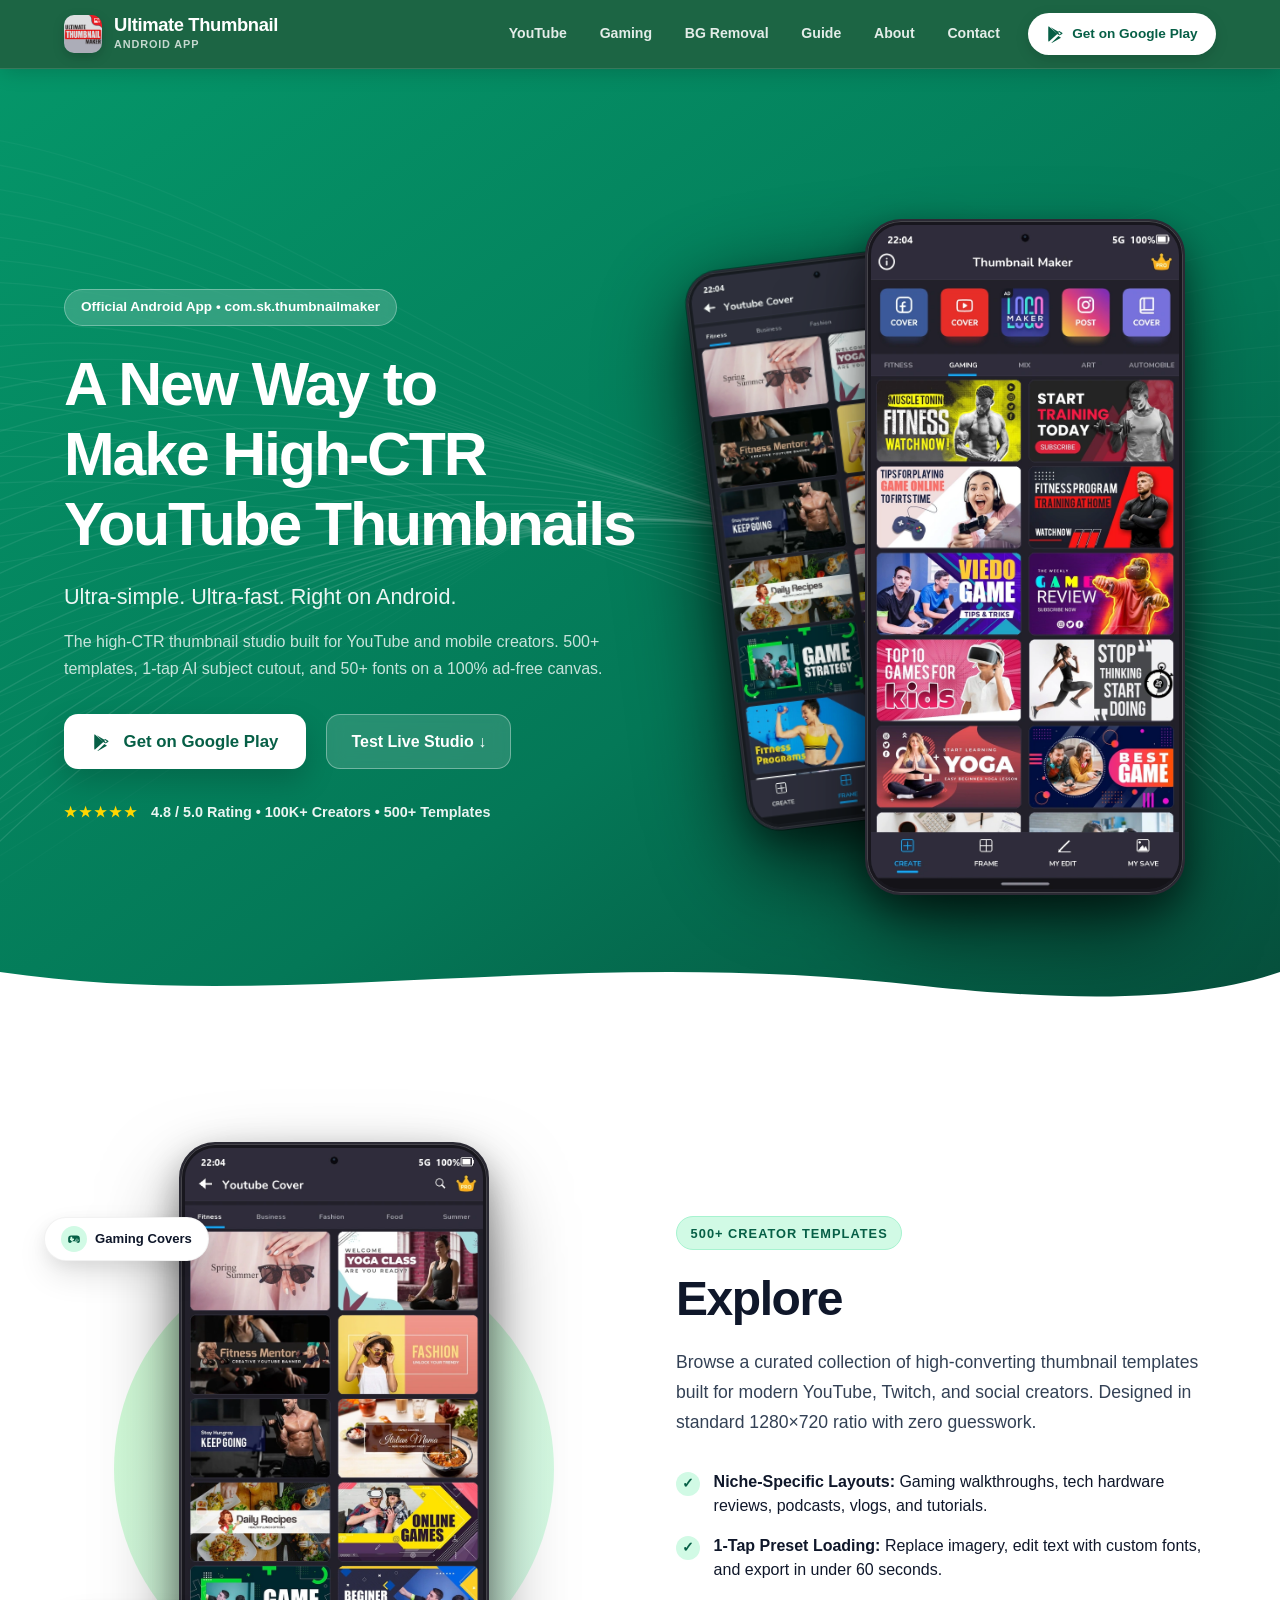
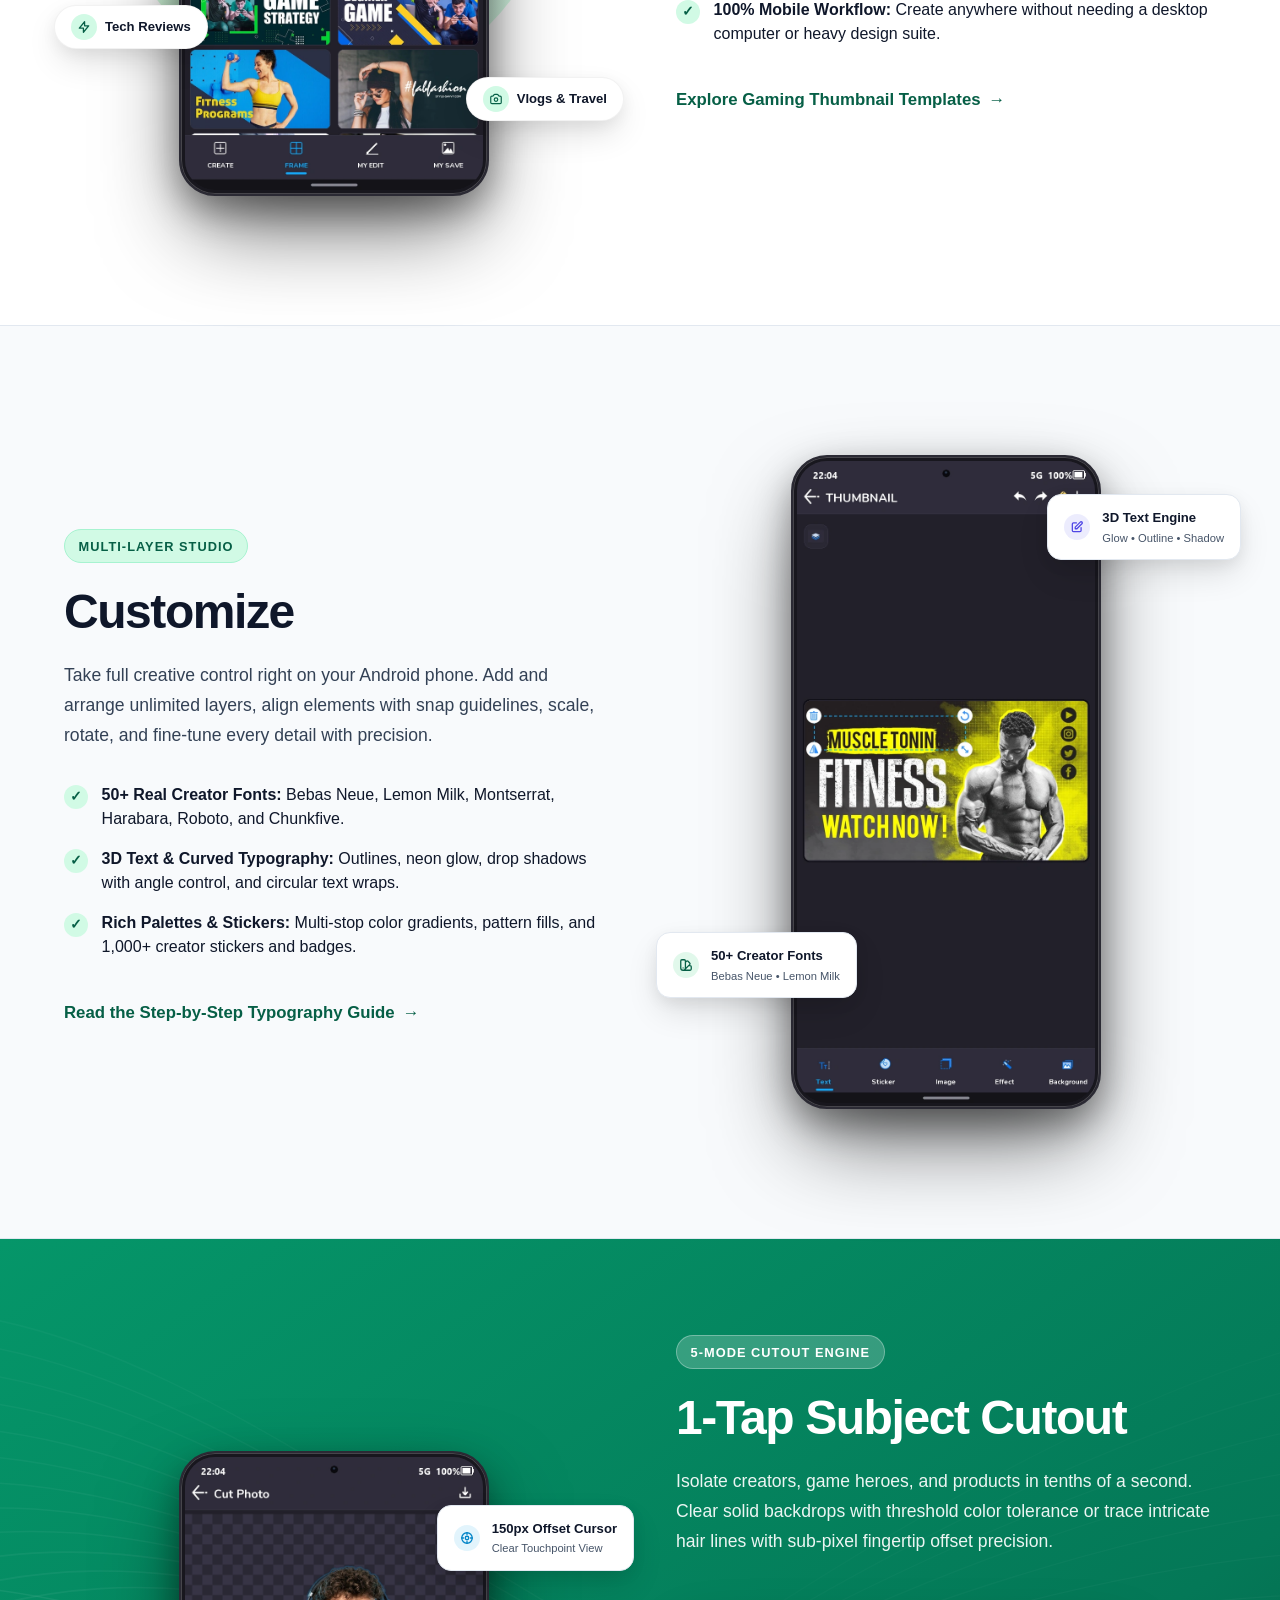
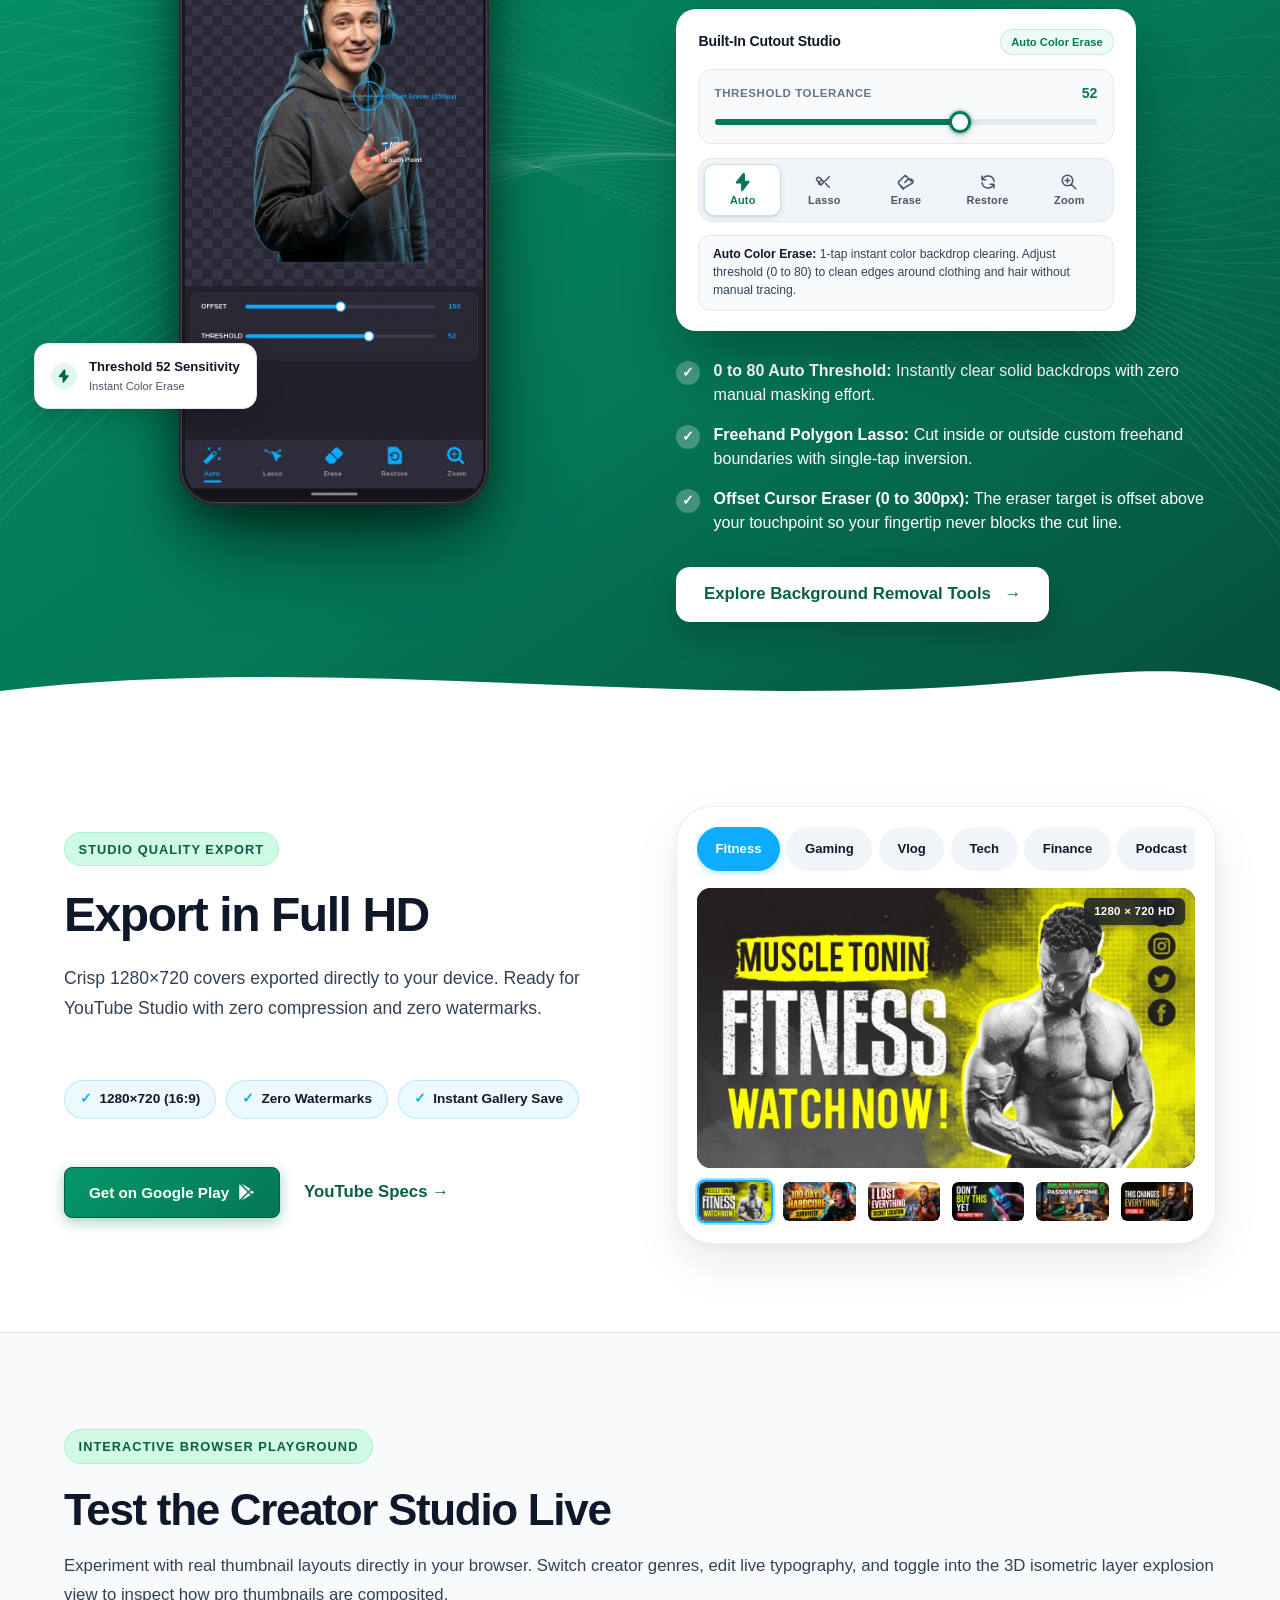
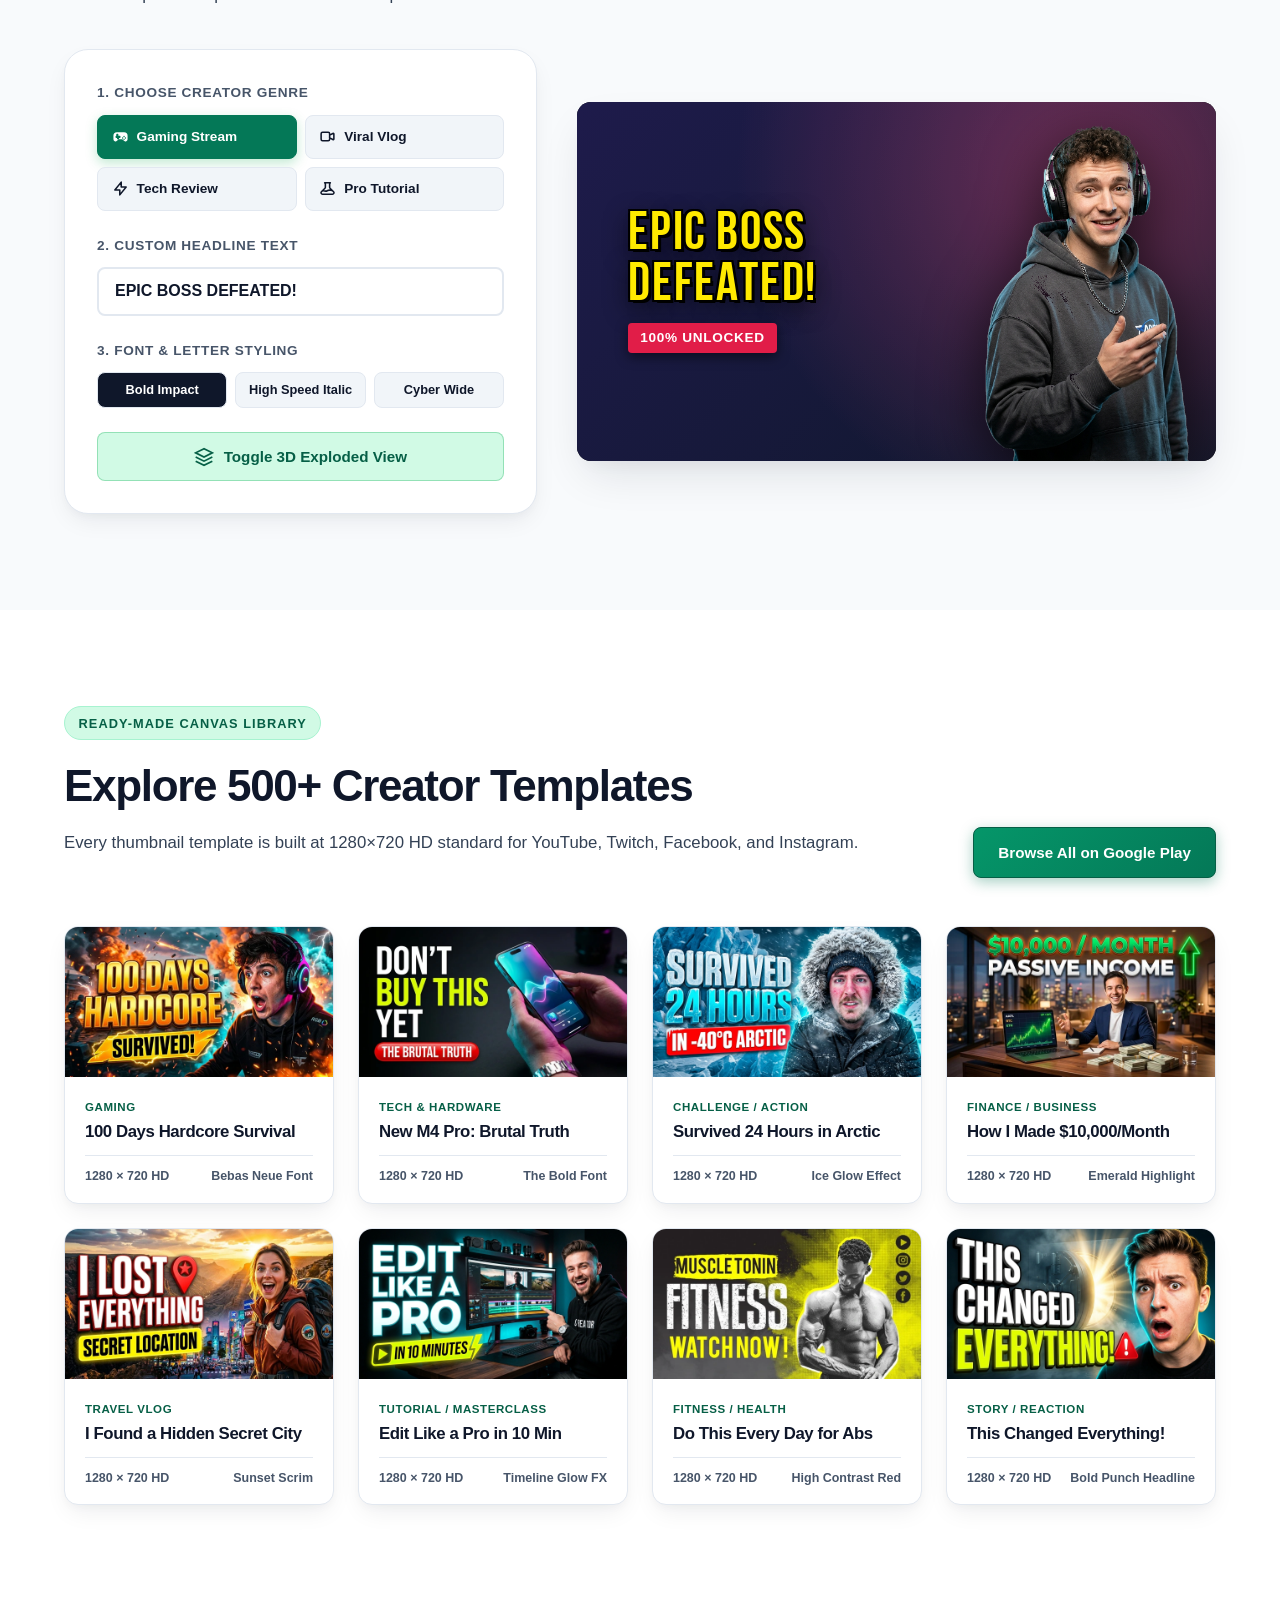
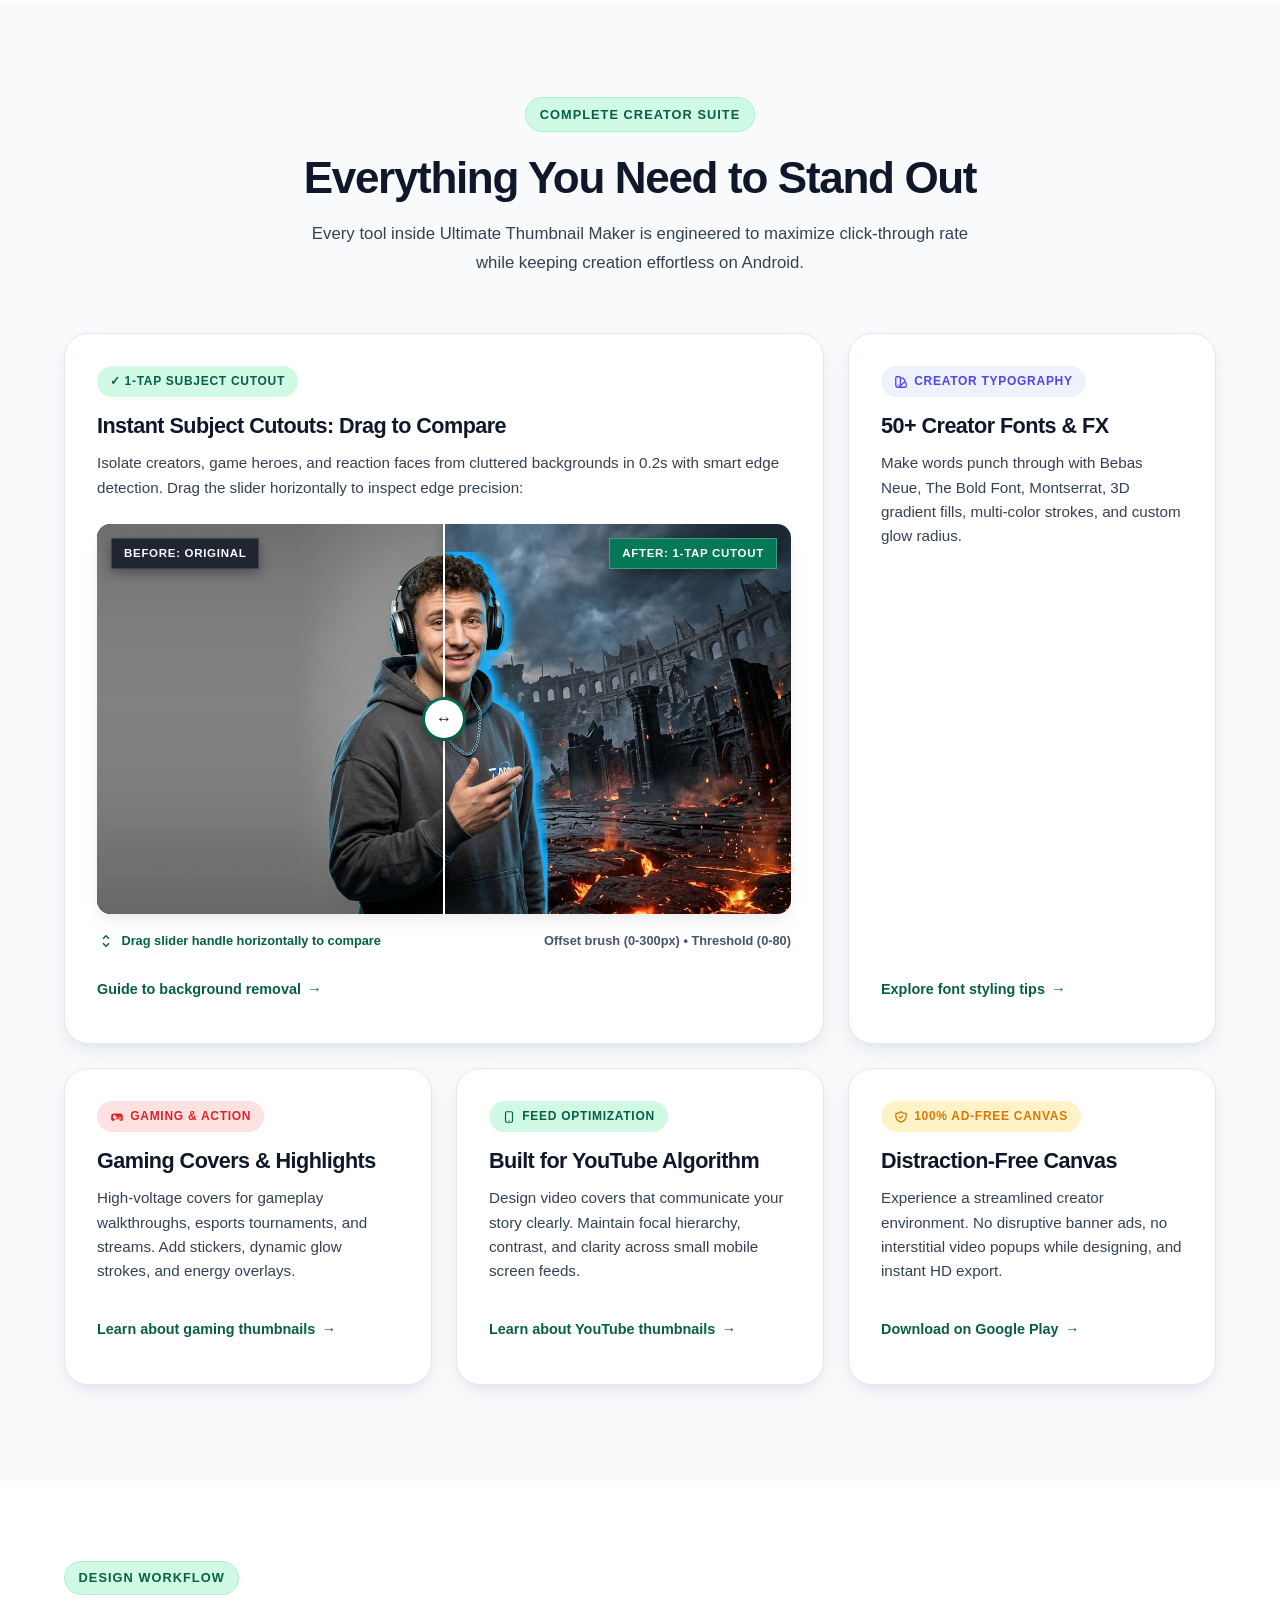
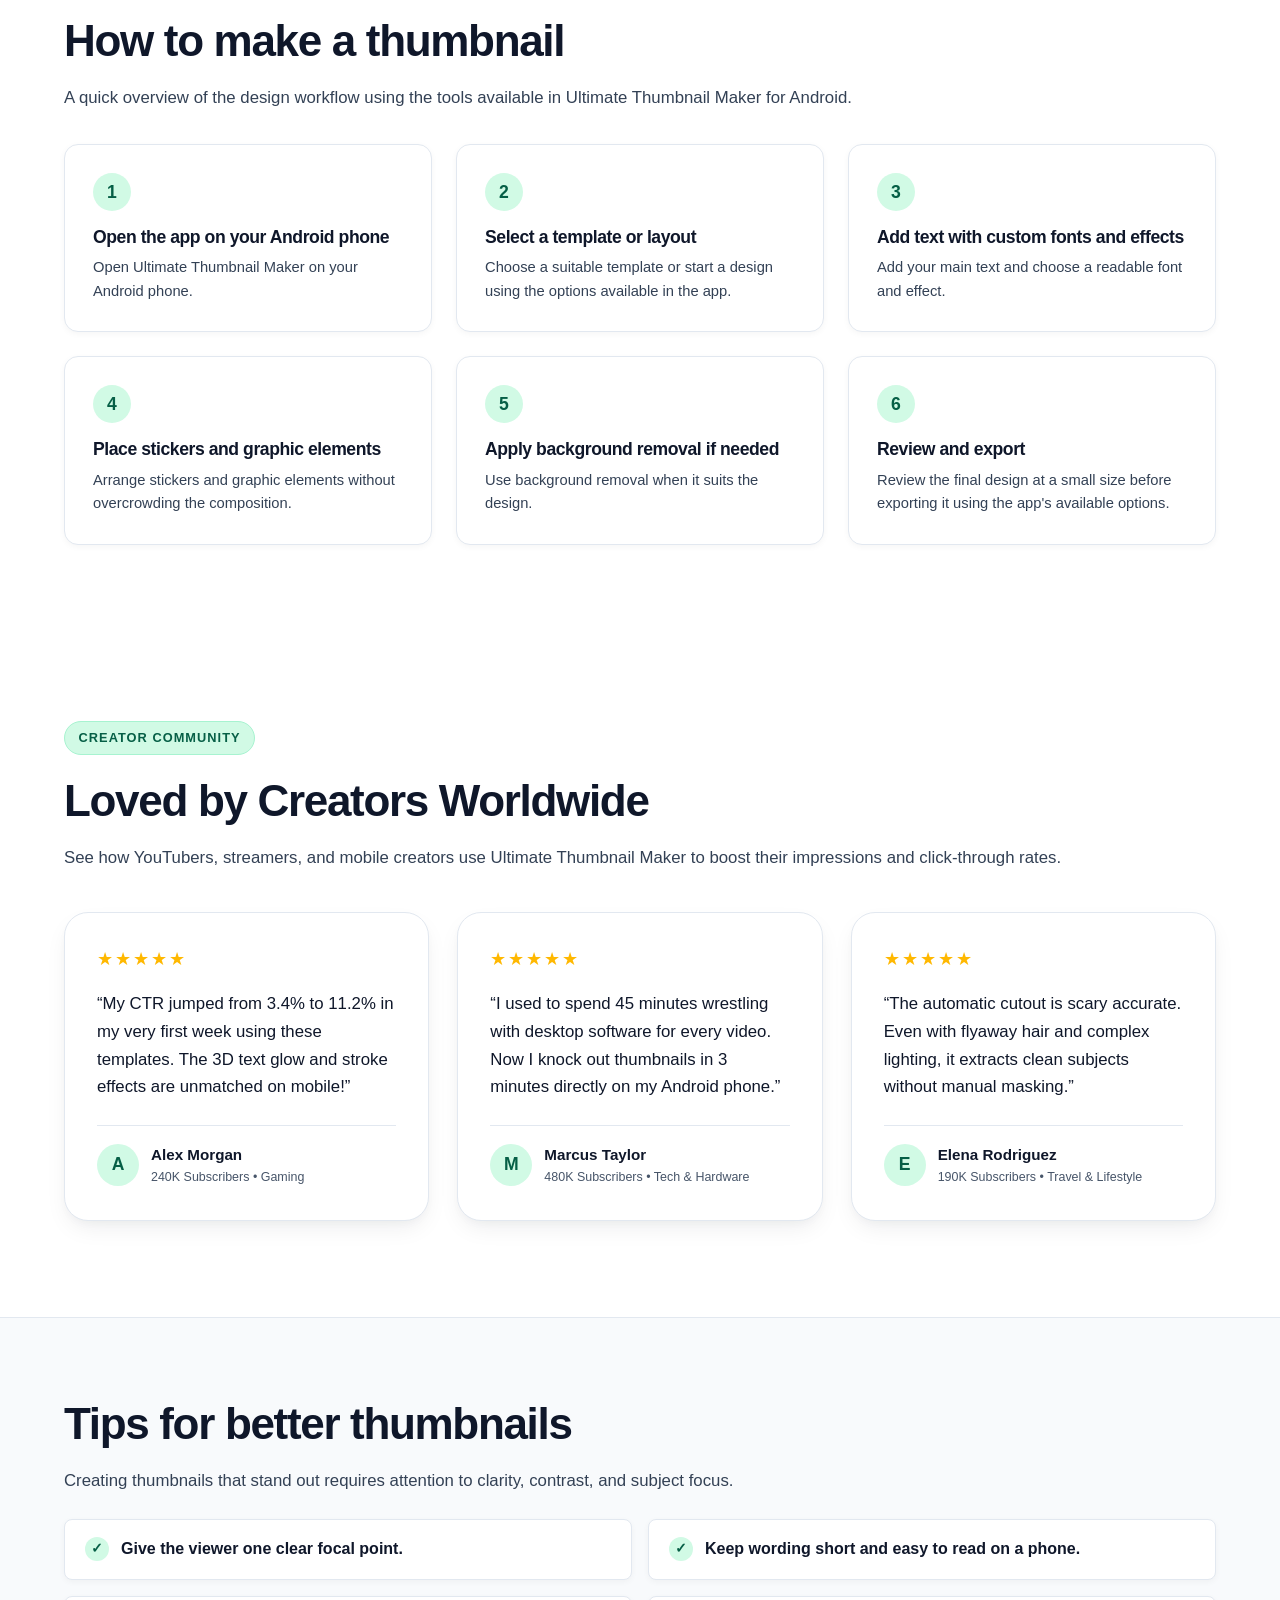
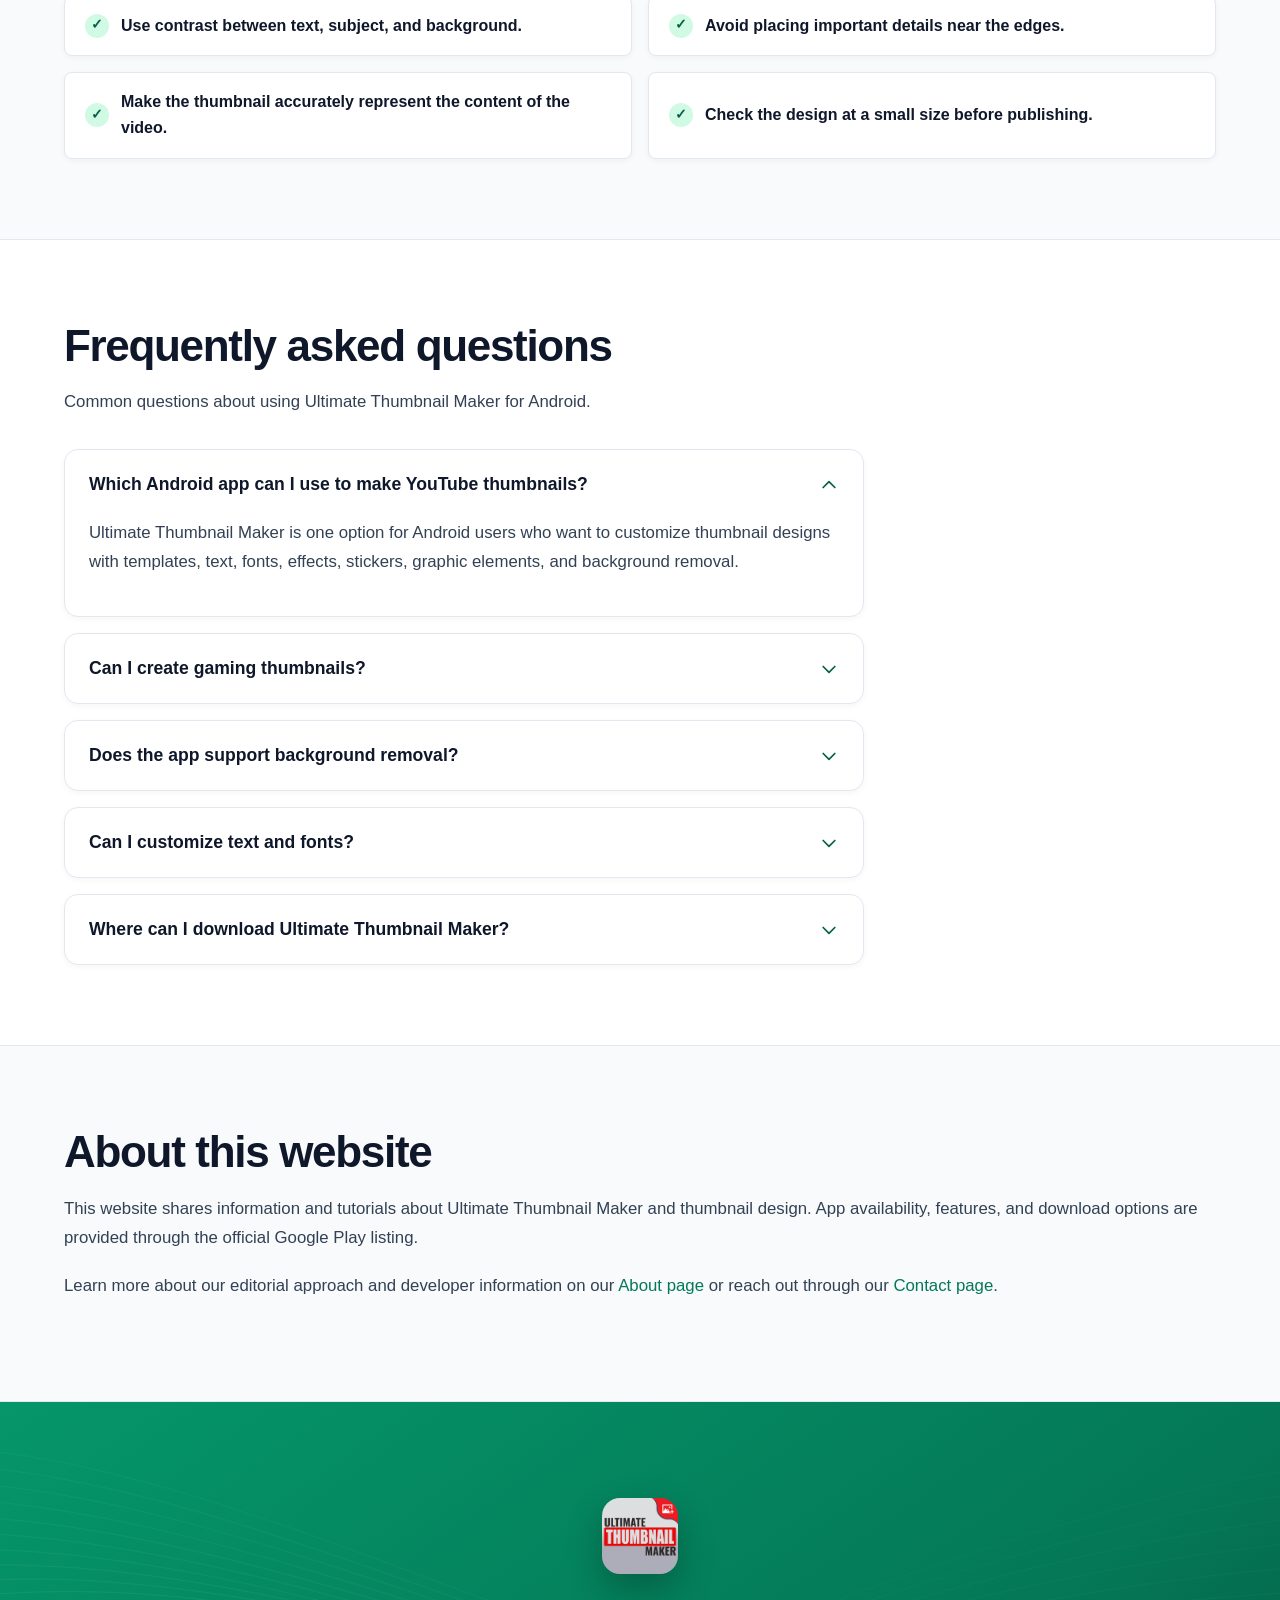
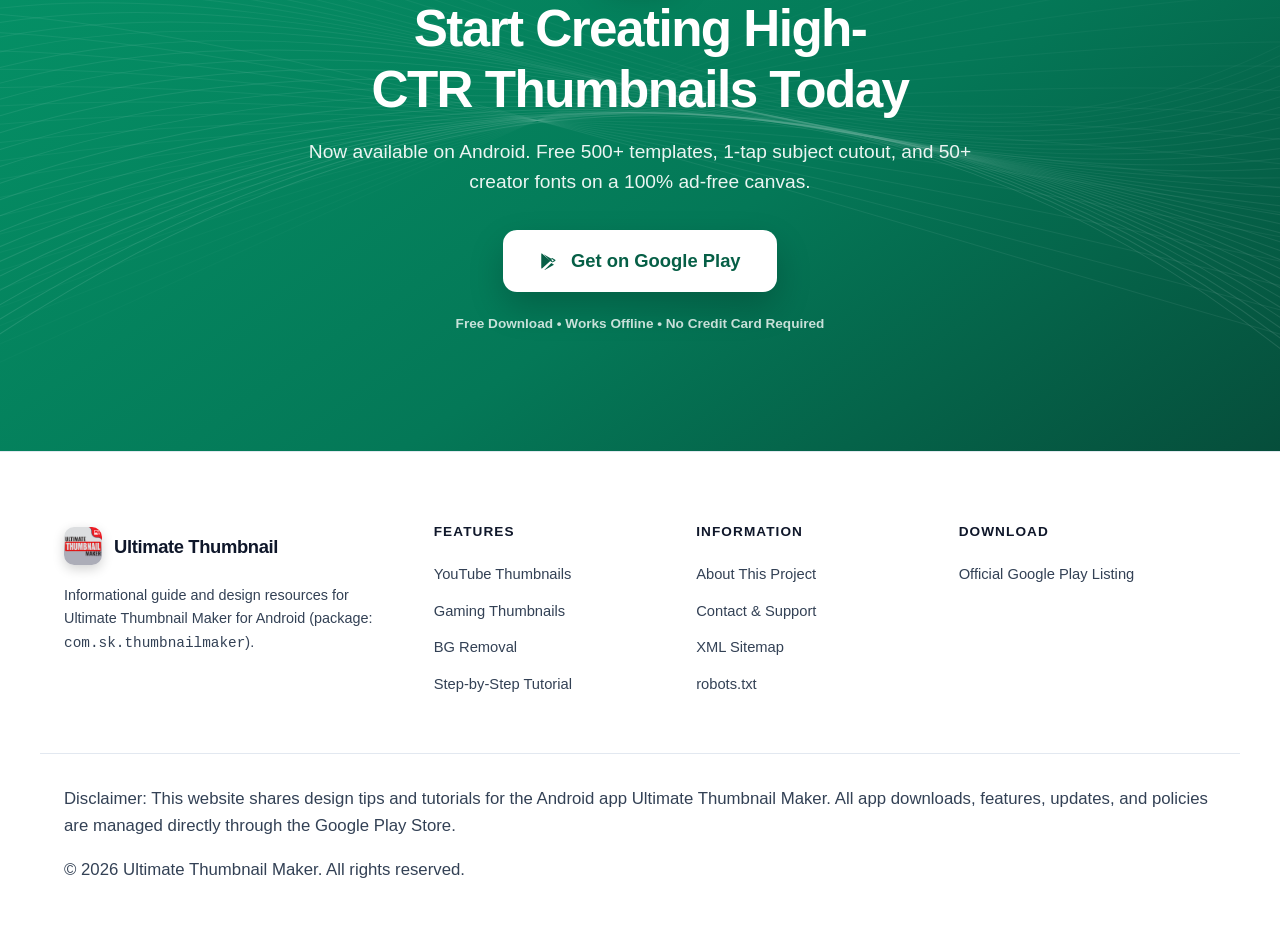
==== index.html @ f143dd37 "fix(ui): redesign top bar header and cutout studio dock for professional app look - modernize site-h" ====
<!DOCTYPE html>
<html lang="en">
<head>
  <meta charset="UTF-8">
  <meta name="viewport" content="width=device-width, initial-scale=1.0">
  <meta http-equiv="Cache-Control" content="no-cache, no-store, must-revalidate">
  <meta http-equiv="Pragma" content="no-cache">
  <meta http-equiv="Expires" content="0">
  <title>Ultimate Thumbnail Maker for Android | YouTube Thumbnails</title>
  <meta name="description" content="Create thumbnail designs on Android with ready-made templates, custom text, fonts, effects, stickers, graphic elements, and background removal.">
  <link rel="canonical" href="https://ultimatethumbnailmaker.pages.dev/">
  
  <!-- Open Graph / Social Sharing -->
  <meta property="og:type" content="website">
  <meta property="og:site_name" content="Ultimate Thumbnail Maker">
  <meta property="og:title" content="Ultimate Thumbnail Maker for Android | YouTube Thumbnails">
  <meta property="og:description" content="Create thumbnail designs on Android with ready-made templates, custom text, fonts, effects, stickers, graphic elements, and background removal.">
  <meta property="og:url" content="https://ultimatethumbnailmaker.pages.dev/">
  <meta property="og:image" content="https://ultimatethumbnailmaker.pages.dev/assets/images/og-image.webp">
  
  <!-- Twitter Card -->
  <meta name="twitter:card" content="summary_large_image">
  <meta name="twitter:title" content="Ultimate Thumbnail Maker for Android | YouTube Thumbnails">
  <meta name="twitter:description" content="Create thumbnail designs on Android with ready-made templates, custom text, fonts, effects, stickers, graphic elements, and background removal.">
  <meta name="twitter:image" content="https://ultimatethumbnailmaker.pages.dev/assets/images/og-image.webp">
  
  <!-- Favicon -->
  <link rel="icon" type="image/png" href="/assets/images/favicon.png">
  <link rel="apple-touch-icon" href="/assets/images/app-icon.png">
  
  <!-- Stylesheet -->
  <link rel="stylesheet" href="/assets/css/styles.css?v=2026-v3">
  
  <!-- Structured Data: WebSite Schema -->
  <script type="application/ld+json">
  {
    "@context": "https://schema.org",
    "@type": "WebSite",
    "name": "Ultimate Thumbnail Maker",
    "url": "https://ultimatethumbnailmaker.pages.dev/",
    "description": "Design thumbnails for YouTube, gaming, and creator content on Android using templates, custom text, fonts, stickers, and background removal."
  }
  </script>
</head>
<body>
  <!-- Accessible Skip Link -->
  <a href="#main-content" class="skip-to-content">Skip to main content</a>

  <!-- Header & Navigation (Ark7 Integrated Style) -->
  <header class="site-header">
    <div class="container nav-container">
      <a href="/" class="brand" aria-label="Ultimate Thumbnail Maker Home">
        <img src="/assets/images/app-icon.png" alt="Ultimate Thumbnail Maker App Icon" class="brand-icon" width="40" height="40">
        <span class="brand-text">
          <span class="brand-title">Ultimate Thumbnail</span>
          <span class="brand-subtitle">Android App</span>
        </span>
      </a>

      <button type="button" class="mobile-toggle" aria-expanded="false" aria-label="Open navigation menu">
        <svg width="24" height="24" fill="none" viewBox="0 0 24 24" stroke="currentColor" aria-hidden="true">
          <path stroke-linecap="round" stroke-linejoin="round" stroke-width="2" d="M4 6h16M4 12h16M4 18h16" />
        </svg>
      </button>

      <nav class="nav-menu" aria-label="Main Navigation">
        <a href="/youtube-thumbnail-maker/" class="nav-link">YouTube</a>
        <a href="/gaming-thumbnail-maker/" class="nav-link">Gaming</a>
        <a href="/thumbnail-maker-with-background-removal/" class="nav-link">BG Removal</a>
        <a href="/how-to-make-a-youtube-thumbnail/" class="nav-link">Guide</a>
        <a href="/about/" class="nav-link">About</a>
        <a href="/contact/" class="nav-link">Contact</a>
        <a href="https://play.google.com/store/apps/details?id=com.sk.thumbnailmaker" 
           class="nav-cta-btn js-play-store-cta" 
           data-source-page="nav"
           target="_blank" 
           rel="noopener">
          <svg class="btn-icon" viewBox="0 0 24 24" fill="currentColor" aria-hidden="true">
            <path d="M3.6 1.8l11.5 10.2L3.6 22.2c-.3-.3-.6-.8-.6-1.4V3.2c0-.6.3-1.1.6-1.4zm12.9 11.4L6.2 3.1l11.4 6.6 2.4 1.4-3.5 2.1zm0 1.6l3.5 2.1-2.4 1.4-11.4 6.6 10.3-10.1zm1.2-.7l3.8-2.2c.7-.4.7-1.2 0-1.6l-3.8-2.2-1.2.7 1.2 5.3z" />
          </svg>
          <span>Get on Google Play</span>
        </a>
      </nav>
    </div>
  </header>

  <!-- Main Content -->
  <main id="main-content">
    <!-- Hero Section (Ark7 Vibrant Emerald Wave Canvas) -->
    <section class="ark-hero" aria-label="Hero Overview">
      <div class="ark-hero-mesh" aria-hidden="true"></div>

      <div class="container ark-hero-grid">
        <div class="ark-hero-content">
          <div class="ark-hero-badge">
            <span>Official Android App &bull; com.sk.thumbnailmaker</span>
          </div>
          <h1 class="ark-hero-title">A New Way to Make High-CTR YouTube Thumbnails</h1>
          <p class="ark-hero-subhead">Ultra-simple. Ultra-fast. Right on Android.</p>
          <p class="ark-hero-desc">
            The high-CTR thumbnail studio built for YouTube and mobile creators. 500+ templates, 1-tap AI subject cutout, and 50+ fonts on a 100% ad-free canvas.
          </p>

          <div class="ark-hero-actions">
            <a href="https://play.google.com/store/apps/details?id=com.sk.thumbnailmaker" 
               class="ark-hero-btn js-play-store-cta" 
               data-source-page="hero-cta" 
               target="_blank" 
               rel="noopener">
              <svg class="btn-icon" viewBox="0 0 24 24" fill="currentColor" aria-hidden="true">
                <path d="M3.6 1.8l11.5 10.2L3.6 22.2c-.3-.3-.6-.8-.6-1.4V3.2c0-.6.3-1.1.6-1.4zm12.9 11.4L6.2 3.1l11.4 6.6 2.4 1.4-3.5 2.1zm0 1.6l3.5 2.1-2.4 1.4-11.4 6.6 10.3-10.1zm1.2-.7l3.8-2.2c.7-.4.7-1.2 0-1.6l-3.8-2.2-1.2.7 1.2 5.3z" />
              </svg>
              <span>Get on Google Play</span>
            </a>
            <a href="#thumbnail-studio" class="ark-hero-btn-secondary">
              <span>Test Live Studio &darr;</span>
            </a>
          </div>

          <div class="ark-hero-trust">
            <span class="ark-hero-stars" aria-label="5 stars">&#9733;&#9733;&#9733;&#9733;&#9733;</span>
            <span><strong>4.8</strong> / 5.0 Rating &bull; <strong>100K+</strong> Creators &bull; <strong>500+</strong> Templates</span>
          </div>
        </div>

        <!-- Dual Overlapping Minimalist White Phones (Ark7 Signature Architecture) -->
        <div class="ark-mockup-duo" aria-label="App preview on Android smartphone">
          <!-- Back Phone: Recessed, tilted left (Samsung Galaxy S24 Ultra-Slim Bezel) -->
          <div class="ark-phone ark-phone--back" aria-hidden="true">
            <div class="ark-phone-screen">
              <img src="/assets/images/app-screen-templates.webp?v=s24-full" 
                   alt="Templates library preview" 
                   width="290" 
                   height="612" 
                   loading="eager">
            </div>
          </div>

          <!-- Front Phone: Elevated forward with rich creator UI (Samsung Galaxy S24 Ultra-Slim Bezel) -->
          <div class="ark-phone ark-phone--front">
            <div class="ark-phone-screen">
              <img src="/assets/images/app-screen-feed.webp?v=s24-full" 
                   alt="Ultimate Thumbnail Maker mobile app feed interface with trending templates" 
                   width="320" 
                   height="676" 
                   loading="eager" 
                   fetchpriority="high">
            </div>
          </div>
        </div>
      </div>

      <!-- Organic Wave Divider to Section 2 -->
      <div class="ark-wave-divider" aria-hidden="true">
        <svg viewBox="0 0 1440 80" preserveAspectRatio="none">
          <path d="M0,32 C320,80 640,0 1040,48 C1240,70 1360,60 1440,32 L1440,80 L0,80 Z"></path>
        </svg>
      </div>
    </section>

    <!-- Section 2: "Explore" (Ark7 Style: Showcase Phone + Lime Circle + Floating Pins) -->
    <section class="ark-section-explore" id="explore" aria-label="Explore Templates">
      <div class="container ark-story-grid">
        <div class="ark-story-media-wrap">
          <!-- Decorative Lime Circle -->
          <div class="ark-decor-circle" aria-hidden="true"></div>

          <!-- Floating Category Pins -->
          <div class="ark-floating-pin ark-pin-1">
            <span class="ark-pin-icon">
              <svg width="15" height="15" viewBox="0 0 24 24" fill="currentColor" aria-hidden="true">
                <path d="M7 6h10a5 5 0 015 5v5a3 3 0 01-5 2.1L14.4 16H9.6L7 18.1A3 3 0 012 16v-5a5 5 0 015-5zm-1 5a1 1 0 00-1 1v1a1 1 0 001 1h1v1a1 1 0 001 1h1a1 1 0 001-1v-1h1a1 1 0 001-1v-1a1 1 0 00-1-1H9V9a1 1 0 00-1-1H7a1 1 0 00-1 1v2zm11 0a1 1 0 100 2 1 1 0 000-2zm-2 2a1 1 0 100 2 1 1 0 000-2zm4 0a1 1 0 100 2 1 1 0 000-2zm-2 2a1 1 0 100 2 1 1 0 000-2z"/>
              </svg>
            </span>
            <span>Gaming Covers</span>
          </div>
          <div class="ark-floating-pin ark-pin-2">
            <span class="ark-pin-icon">
              <svg width="15" height="15" fill="none" stroke="currentColor" stroke-width="2.2" viewBox="0 0 24 24" aria-hidden="true">
                <path stroke-linecap="round" stroke-linejoin="round" d="M13 10V3L4 14h7v7l9-11h-7z" />
              </svg>
            </span>
            <span>Tech Reviews</span>
          </div>
          <div class="ark-floating-pin ark-pin-3">
            <span class="ark-pin-icon">
              <svg width="15" height="15" fill="none" stroke="currentColor" stroke-width="2" viewBox="0 0 24 24" aria-hidden="true">
                <path stroke-linecap="round" stroke-linejoin="round" d="M3 9a2 2 0 012-2h.93a2 2 0 001.664-.89l.812-1.22A2 2 0 0110.07 4h3.86a2 2 0 011.664.89l.812 1.22A2 2 0 0018.07 7H19a2 2 0 012 2v9a2 2 0 01-2 2H5a2 2 0 01-2-2V9z"/>
                <path stroke-linecap="round" stroke-linejoin="round" d="M15 13a3 3 0 11-6 0 3 3 0 016 0z"/>
              </svg>
            </span>
            <span>Vlogs &amp; Travel</span>
          </div>

          <!-- Showcase Phone Mockup (Strict 9:19 Portrait Ratio - Samsung Galaxy S24) -->
          <div class="ark-phone ark-showcase-phone">
            <div class="ark-phone-screen">
              <img src="/assets/images/app-screen-templates.webp?v=s24-full" 
                   alt="Template browser interface showing categorized social covers and presets on Android" 
                   width="310" 
                   height="654" 
                   loading="lazy">
            </div>
          </div>
        </div>

        <div class="ark-story-content">
          <span class="ark-kicker-badge">500+ Creator Templates</span>
          <h2 class="ark-story-title">Explore</h2>
          <p class="ark-story-desc">
            Browse a curated collection of high-converting thumbnail templates built for modern YouTube, Twitch, and social creators. Designed in standard 1280&times;720 ratio with zero guesswork.
          </p>

          <ul class="ark-feature-bullets">
            <li class="ark-bullet-item">
              <span class="ark-bullet-check">&check;</span>
              <div class="ark-bullet-text">
                <strong>Niche-Specific Layouts:</strong> Gaming walkthroughs, tech hardware reviews, podcasts, vlogs, and tutorials.
              </div>
            </li>
            <li class="ark-bullet-item">
              <span class="ark-bullet-check">&check;</span>
              <div class="ark-bullet-text">
                <strong>1-Tap Preset Loading:</strong> Replace imagery, edit text with custom fonts, and export in under 60 seconds.
              </div>
            </li>
            <li class="ark-bullet-item">
              <span class="ark-bullet-check">&check;</span>
              <div class="ark-bullet-text">
                <strong>100% Mobile Workflow:</strong> Create anywhere without needing a desktop computer or heavy design suite.
              </div>
            </li>
          </ul>

          <a href="/gaming-thumbnail-maker/" class="ark-text-link">
            <span>Explore Gaming Thumbnail Templates</span>
            <span aria-hidden="true">&rarr;</span>
          </a>
        </div>
      </div>
    </section>

    <!-- Section 3: "Customize" (Ark7 Style: Studio Features with Floating Tool Badges) -->
    <section class="ark-section-customize" id="customize" aria-label="Customize with Pro Tools">
      <div class="container ark-story-grid ark-story-grid--reverse">
        <div class="ark-story-content">
          <span class="ark-kicker-badge">Multi-Layer Studio</span>
          <h2 class="ark-story-title">Customize</h2>
          <p class="ark-story-desc">
            Take full creative control right on your Android phone. Add and arrange unlimited layers, align elements with snap guidelines, scale, rotate, and fine-tune every detail with precision.
          </p>

          <ul class="ark-feature-bullets">
            <li class="ark-bullet-item">
              <span class="ark-bullet-check">&check;</span>
              <div class="ark-bullet-text">
                <strong>50+ Real Creator Fonts:</strong> Bebas Neue, Lemon Milk, Montserrat, Harabara, Roboto, and Chunkfive.
              </div>
            </li>
            <li class="ark-bullet-item">
              <span class="ark-bullet-check">&check;</span>
              <div class="ark-bullet-text">
                <strong>3D Text &amp; Curved Typography:</strong> Outlines, neon glow, drop shadows with angle control, and circular text wraps.
              </div>
            </li>
            <li class="ark-bullet-item">
              <span class="ark-bullet-check">&check;</span>
              <div class="ark-bullet-text">
                <strong>Rich Palettes &amp; Stickers:</strong> Multi-stop color gradients, pattern fills, and 1,000+ creator stickers and badges.
              </div>
            </li>
          </ul>

          <a href="/how-to-make-a-youtube-thumbnail/" class="ark-text-link">
            <span>Read the Step-by-Step Typography Guide</span>
            <span aria-hidden="true">&rarr;</span>
          </a>
        </div>

        <div class="ark-story-media-wrap">
          <!-- Floating Tool Badges -->
          <div class="ark-tool-badge ark-tool-badge-1">
            <span class="ark-pin-icon" style="background: rgba(99, 102, 241, 0.12); color: #4F46E5;">
              <svg width="15" height="15" fill="none" stroke="currentColor" stroke-width="2.2" viewBox="0 0 24 24" aria-hidden="true">
                <path stroke-linecap="round" stroke-linejoin="round" d="M11 5H6a2 2 0 00-2 2v11a2 2 0 002 2h11a2 2 0 002-2v-5m-1.414-9.414a2 2 0 112.828 2.828L11.828 15H9v-2.828l8.586-8.586z" />
              </svg>
            </span>
            <div>
              <div class="ark-tool-badge-title">3D Text Engine</div>
              <div class="ark-tool-badge-sub">Glow &bull; Outline &bull; Shadow</div>
            </div>
          </div>
          <div class="ark-tool-badge ark-tool-badge-2">
            <span class="ark-pin-icon" style="background: rgba(5, 197, 87, 0.12); color: var(--ark-green-dark);">
              <svg width="15" height="15" fill="none" stroke="currentColor" stroke-width="2.2" viewBox="0 0 24 24" aria-hidden="true">
                <path stroke-linecap="round" stroke-linejoin="round" d="M7 21a4 4 0 01-4-4V5a2 2 0 012-2h4a2 2 0 012 2v12a4 4 0 01-4 4zm0 0h12a2 2 0 002-2v-4a2 2 0 00-2-2h-2.343M11 7.343l1.657-1.657a2 2 0 012.828 0l2.829 2.829a2 2 0 010 2.828l-8.486 8.485M7 17h.01" />
              </svg>
            </span>
            <div>
              <div class="ark-tool-badge-title">50+ Creator Fonts</div>
              <div class="ark-tool-badge-sub">Bebas Neue &bull; Lemon Milk</div>
            </div>
          </div>

          <!-- Phone Chassis showing Multi-Layer Editor (Strict 9:19 Portrait Ratio - Samsung Galaxy S24) -->
          <div class="ark-phone ark-showcase-phone">
            <div class="ark-phone-screen">
              <img src="/assets/images/app-screen-editor.webp?v=s24-full" 
                   alt="Multi-layer thumbnail editor canvas with custom text styling and sticker tools on Android" 
                   width="310" 
                   height="654" 
                   loading="lazy">
            </div>
          </div>
        </div>
      </div>
    </section>

    <!-- Section 4: "1-Tap Cutout" (Ark7 Vibrant Green Wave Section) -->
    <section class="ark-section-cutout" id="cutout" aria-label="1-Tap Subject Cutout Engine">
      <div class="ark-hero-mesh" aria-hidden="true"></div>

      <div class="container ark-story-grid">
        <div class="ark-story-media-wrap">
          <!-- Floating Feature Badges Flanking Phone Mockup -->
          <div class="ark-tool-badge ark-tool-badge-1 ark-tool-badge--cutout-offset" aria-hidden="true">
            <span class="ark-pin-icon" style="background: rgba(14, 165, 233, 0.12); color: #0284C7;">
              <svg width="15" height="15" fill="none" stroke="currentColor" stroke-width="2.2" viewBox="0 0 24 24">
                <circle cx="12" cy="12" r="9" stroke-linecap="round"/>
                <path stroke-linecap="round" stroke-linejoin="round" d="M12 3v3m0 12v3M3 12h3m12 0h3m-9-3a3 3 0 100 6 3 3 0 000-6z"/>
              </svg>
            </span>
            <div>
              <div class="ark-tool-badge-title">150px Offset Cursor</div>
              <div class="ark-tool-badge-sub">Clear Touchpoint View</div>
            </div>
          </div>

          <div class="ark-tool-badge ark-tool-badge-2 ark-tool-badge--cutout-thresh" aria-hidden="true">
            <span class="ark-pin-icon" style="background: rgba(16, 185, 129, 0.12); color: var(--ark-green-dark);">
              <svg width="15" height="15" fill="currentColor" viewBox="0 0 20 20">
                <path d="M11.3 1.05a1 1 0 00-1.6 0l-7 9a1 1 0 00.8 1.6H8v7a1 1 0 001.7.7l7-9a1 1 0 00-.8-1.6H12v-7l-.7-.7z"/>
              </svg>
            </span>
            <div>
              <div class="ark-tool-badge-title">Threshold 52 Sensitivity</div>
              <div class="ark-tool-badge-sub">Instant Color Erase</div>
            </div>
          </div>

          <!-- Phone Chassis showing Cutout Workflow (Strict 9:19 Portrait Ratio - Samsung Galaxy S24) -->
          <div class="ark-phone ark-showcase-phone">
            <div class="ark-phone-screen">
              <img src="/assets/images/app-screen-cutout.webp?v=s24-full" 
                   alt="5-mode background removal eraser tool isolating subject with threshold control on Android" 
                   width="310" 
                   height="654" 
                   loading="lazy">
            </div>
          </div>
        </div>

        <div class="ark-story-content">
          <span class="ark-kicker-badge">5-Mode Cutout Engine</span>
          <h2 class="ark-story-title">1-Tap Subject Cutout</h2>
          <p class="ark-story-desc">
            Isolate creators, game heroes, and products in tenths of a second. Clear solid backdrops with threshold color tolerance or trace intricate hair lines with sub-pixel fingertip offset precision.
          </p>

          <!-- Interactive Cutout Studio Simulator Card (Docked in Story Content with Zero Phone Overlap) -->
          <div class="ark-cutout-modal-card" id="cutout-interactive-studio" aria-label="Interactive Cutout Studio Simulator">
            <div class="ark-modal-title-row">
              <span class="ark-modal-title">Built-In Cutout Studio</span>
              <span class="ark-modal-badge" id="cutout-status-badge">Auto Color Erase</span>
            </div>
            
            <!-- Real Working HTML5 Range Slider matching activity_eraser.xml -->
            <div class="ark-modal-slider-bar">
              <div class="ark-slider-label-row">
                <label for="cutout-threshold-range" class="ark-slider-label" id="cutout-slider-label">Threshold Tolerance</label>
                <span class="ark-slider-val" id="cutout-threshold-val">52</span>
              </div>
              <input type="range" 
                     id="cutout-threshold-range" 
                     class="ark-cutout-range-input" 
                     min="0" 
                     max="80" 
                     value="52" 
                     aria-label="Threshold tolerance slider">
            </div>

            <!-- Real Interactive 5 Mode Buttons Matching App's 5 Cutout Tools -->
            <div class="ark-modal-modes-row" role="tablist" aria-label="Cutout Modes">
              <button type="button" class="ark-mode-pill is-active" data-mode="auto" role="tab" aria-selected="true" title="Auto 1-Tap Color Erase">
                <svg width="18" height="18" fill="currentColor" viewBox="0 0 20 20" aria-hidden="true"><path d="M11.3 1.05a1 1 0 00-1.6 0l-7 9a1 1 0 00.8 1.6H8v7a1 1 0 001.7.7l7-9a1 1 0 00-.8-1.6H12v-7l-.7-.7z"/></svg>
                <span>Auto</span>
              </button>
              <button type="button" class="ark-mode-pill" data-mode="lasso" role="tab" aria-selected="false" title="Polygon Lasso Boundary">
                <svg width="18" height="18" fill="none" stroke="currentColor" stroke-width="2" viewBox="0 0 24 24" aria-hidden="true"><path stroke-linecap="round" stroke-linejoin="round" d="M14.121 14.121L19 19m-7-7l7-7m-7 7l-2.828 2.828a2.5 2.5 0 11-3.536-3.536L8.464 10.465m3.536 1.535L6.464 6.465a2.5 2.5 0 10-3.536 3.536l4.243 4.242"/></svg>
                <span>Lasso</span>
              </button>
              <button type="button" class="ark-mode-pill" data-mode="erase" role="tab" aria-selected="false" title="Manual Offset Eraser">
                <svg width="18" height="18" fill="none" stroke="currentColor" stroke-width="2" viewBox="0 0 24 24" aria-hidden="true"><path stroke-linecap="round" stroke-linejoin="round" d="M19 11l-8-8-8.5 8.5a2.121 2.121 0 000 3l5 5a2.121 2.121 0 003 0L21 13a2.121 2.121 0 000-3l-2-2zM5 18l3.5 3.5M10.5 12.5L16 7"/></svg>
                <span>Erase</span>
              </button>
              <button type="button" class="ark-mode-pill" data-mode="restore" role="tab" aria-selected="false" title="Restore Accidentally Erased Pixels">
                <svg width="18" height="18" fill="none" stroke="currentColor" stroke-width="2" viewBox="0 0 24 24" aria-hidden="true"><path stroke-linecap="round" stroke-linejoin="round" d="M4 4v5h.582m15.356 2A8.001 8.001 0 004.582 9m0 0H9m11 11v-5h-.581m0 0a8.003 8.003 0 01-15.357-2m15.357 2H15"/></svg>
                <span>Restore</span>
              </button>
              <button type="button" class="ark-mode-pill" data-mode="zoom" role="tab" aria-selected="false" title="Pinch & Pan Zoom Up to 400%">
                <svg width="18" height="18" fill="none" stroke="currentColor" stroke-width="2" viewBox="0 0 24 24" aria-hidden="true"><path stroke-linecap="round" stroke-linejoin="round" d="M21 21l-6-6m2-5a7 7 0 11-14 0 7 7 0 0114 0zM10 7v6m3-3H7"/></svg>
                <span>Zoom</span>
              </button>
            </div>

            <div class="ark-cutout-mode-info" id="cutout-mode-info">
              <strong>Auto Color Erase:</strong> 1-tap instant color backdrop clearing. Adjust threshold (0 to 80) to clean edges around clothing and hair without manual tracing.
            </div>
          </div>

          <ul class="ark-feature-bullets">
            <li class="ark-bullet-item">
              <span class="ark-bullet-check">&check;</span>
              <div class="ark-bullet-text">
                <strong>0 to 80 Auto Threshold:</strong> Instantly clear solid backdrops with zero manual masking effort.
              </div>
            </li>
            <li class="ark-bullet-item">
              <span class="ark-bullet-check">&check;</span>
              <div class="ark-bullet-text">
                <strong>Freehand Polygon Lasso:</strong> Cut inside or outside custom freehand boundaries with single-tap inversion.
              </div>
            </li>
            <li class="ark-bullet-item">
              <span class="ark-bullet-check">&check;</span>
              <div class="ark-bullet-text">
                <strong>Offset Cursor Eraser (0 to 300px):</strong> The eraser target is offset above your touchpoint so your fingertip never blocks the cut line.
              </div>
            </li>
          </ul>

          <a href="/thumbnail-maker-with-background-removal/" class="ark-hero-btn">
            <span>Explore Background Removal Tools</span>
            <span aria-hidden="true">&rarr;</span>
          </a>
        </div>
      </div>

      <!-- Organic Wave Divider to Section 5 -->
      <div class="ark-wave-divider" aria-hidden="true">
        <svg viewBox="0 0 1440 80" preserveAspectRatio="none">
          <path d="M0,48 C400,0 800,80 1200,32 C1320,18 1400,28 1440,48 L1440,80 L0,80 Z"></path>
        </svg>
      </div>
    </section>

    <!-- Section 5: "Export in Full HD" (Ark7 Clean Minimal Architecture) -->
    <section class="ark-section-export" id="export" aria-label="Export in Full HD">
      <div class="container ark-story-grid ark-story-grid--reverse">
        <div class="ark-story-content">
          <span class="ark-kicker-badge">Studio Quality Export</span>
          <h2 class="ark-story-title">Export in Full HD</h2>
          <p class="ark-story-desc">
            Crisp 1280&times;720 covers exported directly to your device. Ready for YouTube Studio with zero compression and zero watermarks.
          </p>

          <div class="ark-export-pills">
            <span class="ark-pill-item"><span class="ark-pill-check">&check;</span> 1280&times;720 (16:9)</span>
            <span class="ark-pill-item"><span class="ark-pill-check">&check;</span> Zero Watermarks</span>
            <span class="ark-pill-item"><span class="ark-pill-check">&check;</span> Instant Gallery Save</span>
          </div>

          <div class="ark-export-cta-row">
            <a href="https://play.google.com/store/apps/details?id=com.sk.thumbnailmaker" 
               class="btn btn-primary js-play-store-cta" 
               data-source-page="home-export" 
               target="_blank" 
               rel="noopener">
              <span>Get on Google Play</span>
              <svg width="18" height="18" viewBox="0 0 24 24" fill="currentColor" aria-hidden="true">
                <path d="M3.609 1.814L13.793 12 3.61 22.186a2.38 2.38 0 01-.61-1.64V3.454c0-.63.226-1.218.61-1.64zM15.207 13.414l2.766 2.766-11.73 6.674 8.964-9.44zM15.207 10.586L6.243 1.146l11.73 6.674-2.766 2.766zM16.621 12l2.973-1.69 2.502 1.423c.673.382.673 1.004 0 1.386l-2.502 1.423L16.621 12z"/>
              </svg>
            </a>
            <a href="/youtube-thumbnail-maker/" class="ark-text-link">
              <span>YouTube Specs &rarr;</span>
            </a>
          </div>
        </div>

        <!-- Clean HD Thumbnail Showcase Card (Minimal, Neat, High-Definition) -->
        <div class="ark-hd-gallery-card" id="hd-gallery-card">
          <!-- Clean Category Filter Pills -->
          <div class="ark-gallery-tabs" role="tablist" aria-label="HD Thumbnail Categories">
            <button type="button" class="ark-tab-btn is-active" data-index="0" data-src="/assets/images/hd-exports/thumb-fitness-1280x720.webp" data-title="Fitness &amp; Workout" role="tab" aria-selected="true">Fitness</button>
            <button type="button" class="ark-tab-btn" data-index="1" data-src="/assets/images/hd-exports/thumb-gaming-1280x720.webp" data-title="Gaming &amp; Esports" role="tab" aria-selected="false">Gaming</button>
            <button type="button" class="ark-tab-btn" data-index="2" data-src="/assets/images/hd-exports/thumb-vlog-1280x720.webp" data-title="Vlogs &amp; Lifestyle" role="tab" aria-selected="false">Vlog</button>
            <button type="button" class="ark-tab-btn" data-index="3" data-src="/assets/images/hd-exports/thumb-tech-1280x720.webp" data-title="Tech Reviews" role="tab" aria-selected="false">Tech</button>
            <button type="button" class="ark-tab-btn" data-index="4" data-src="/assets/images/hd-exports/thumb-business-1280x720.webp" data-title="Finance &amp; Business" role="tab" aria-selected="false">Finance</button>
            <button type="button" class="ark-tab-btn" data-index="5" data-src="/assets/images/hd-exports/thumb-podcast-1280x720.webp" data-title="Podcasts &amp; Talk" role="tab" aria-selected="false">Podcast</button>
          </div>

          <!-- Featured 16:9 HD Display -->
          <div class="ark-gallery-stage">
            <img id="gallery-active-img" 
                 src="/assets/images/hd-exports/thumb-fitness-1280x720.webp" 
                 alt="Full HD 1280x720 YouTube Thumbnail export preview ready for YouTube Studio" 
                 width="1280" 
                 height="720" 
                 loading="lazy">
            <div class="ark-stage-badge">1280 &times; 720 HD</div>
          </div>

          <!-- Clean Visual Strip (No Text Spam) -->
          <div class="ark-gallery-strip" role="tablist" aria-label="Thumbnail previews">
            <button type="button" class="ark-strip-item is-active" data-index="0" data-src="/assets/images/hd-exports/thumb-fitness-1280x720.webp" data-title="Fitness &amp; Workout" aria-label="Preview Fitness thumbnail" role="tab" aria-selected="true">
              <img src="/assets/images/hd-exports/thumb-fitness-1280x720.webp" alt="Fitness thumbnail preview" width="160" height="90" loading="lazy">
            </button>
            <button type="button" class="ark-strip-item" data-index="1" data-src="/assets/images/hd-exports/thumb-gaming-1280x720.webp" data-title="Gaming &amp; Esports" aria-label="Preview Gaming thumbnail" role="tab" aria-selected="false">
              <img src="/assets/images/hd-exports/thumb-gaming-1280x720.webp" alt="Gaming thumbnail preview" width="160" height="90" loading="lazy">
            </button>
            <button type="button" class="ark-strip-item" data-index="2" data-src="/assets/images/hd-exports/thumb-vlog-1280x720.webp" data-title="Vlogs &amp; Lifestyle" aria-label="Preview Vlog thumbnail" role="tab" aria-selected="false">
              <img src="/assets/images/hd-exports/thumb-vlog-1280x720.webp" alt="Vlog thumbnail preview" width="160" height="90" loading="lazy">
            </button>
            <button type="button" class="ark-strip-item" data-index="3" data-src="/assets/images/hd-exports/thumb-tech-1280x720.webp" data-title="Tech Reviews" aria-label="Preview Tech thumbnail" role="tab" aria-selected="false">
              <img src="/assets/images/hd-exports/thumb-tech-1280x720.webp" alt="Tech thumbnail preview" width="160" height="90" loading="lazy">
            </button>
            <button type="button" class="ark-strip-item" data-index="4" data-src="/assets/images/hd-exports/thumb-business-1280x720.webp" data-title="Finance &amp; Business" aria-label="Preview Finance thumbnail" role="tab" aria-selected="false">
              <img src="/assets/images/hd-exports/thumb-business-1280x720.webp" alt="Finance thumbnail preview" width="160" height="90" loading="lazy">
            </button>
            <button type="button" class="ark-strip-item" data-index="5" data-src="/assets/images/hd-exports/thumb-podcast-1280x720.webp" data-title="Podcasts &amp; Talk" aria-label="Preview Podcast thumbnail" role="tab" aria-selected="false">
              <img src="/assets/images/hd-exports/thumb-podcast-1280x720.webp" alt="Podcast thumbnail preview" width="160" height="90" loading="lazy">
            </button>
          </div>
        </div>
      </div>
    </section>

    <!-- Interactive 3D Thumbnail Studio Sandbox -->
    <section class="studio-section" id="thumbnail-studio" aria-label="Interactive Thumbnail Studio Playground">
      <div class="container">
        <span class="ark-kicker-badge">Interactive Browser Playground</span>
        <h2>Test the Creator Studio Live</h2>
        <p>Experiment with real thumbnail layouts directly in your browser. Switch creator genres, edit live typography, and toggle into the 3D isometric layer explosion view to inspect how pro thumbnails are composited.</p>

        <div class="studio-grid">
          <!-- Controls Panel -->
          <div class="studio-controls">
            <!-- Category Tabs -->
            <div class="studio-control-group">
              <span class="studio-control-label">1. Choose Creator Genre</span>
              <div class="studio-tabs" role="tablist" aria-label="Genre Presets">
                <button type="button" class="studio-tab-btn is-active" data-theme="gaming" role="tab" aria-selected="true">
                  <svg width="17" height="17" fill="currentColor" viewBox="0 0 24 24" aria-hidden="true"><path d="M7 6h10a5 5 0 015 5v5a3 3 0 01-5 2.1L14.4 16H9.6L7 18.1A3 3 0 012 16v-5a5 5 0 015-5zm-1 5a1 1 0 00-1 1v1a1 1 0 001 1h1v1a1 1 0 001 1h1a1 1 0 001-1v-1h1a1 1 0 001-1v-1a1 1 0 00-1-1H9V9a1 1 0 00-1-1H7a1 1 0 00-1 1v2zm11 0a1 1 0 100 2 1 1 0 000-2zm-2 2a1 1 0 100 2 1 1 0 000-2zm4 0a1 1 0 100 2 1 1 0 000-2zm-2 2a1 1 0 100 2 1 1 0 000-2z"/></svg>
                  <span>Gaming Stream</span>
                </button>
                <button type="button" class="studio-tab-btn" data-theme="youtube" role="tab" aria-selected="false">
                  <svg width="17" height="17" fill="none" stroke="currentColor" stroke-width="2.2" viewBox="0 0 24 24" aria-hidden="true"><path stroke-linecap="round" stroke-linejoin="round" d="M15 10l4.553-2.276A1 1 0 0121 8.618v6.764a1 1 0 01-1.447.894L15 14M5 18h8a2 2 0 002-2V8a2 2 0 00-2-2H5a2 2 0 00-2 2v8a2 2 0 002 2z"/></svg>
                  <span>Viral Vlog</span>
                </button>
                <button type="button" class="studio-tab-btn" data-theme="tech" role="tab" aria-selected="false">
                  <svg width="17" height="17" fill="none" stroke="currentColor" stroke-width="2.2" viewBox="0 0 24 24" aria-hidden="true"><path stroke-linecap="round" stroke-linejoin="round" d="M13 10V3L4 14h7v7l9-11h-7z"/></svg>
                  <span>Tech Review</span>
                </button>
                <button type="button" class="studio-tab-btn" data-theme="tutorial" role="tab" aria-selected="false">
                  <svg width="17" height="17" fill="none" stroke="currentColor" stroke-width="2.2" viewBox="0 0 24 24" aria-hidden="true"><path stroke-linecap="round" stroke-linejoin="round" d="M19.428 15.428a2 2 0 00-1.022-.547l-2.387-.477a6 6 0 00-3.86.517l-.318.158a6 6 0 01-3.86.517L6.05 15.21a2 2 0 00-1.806.547M8 4h8l-1 1v5.172a2 2 0 00.586 1.414l5 5c1.26 1.26.367 3.414-1.415 3.414H4.828c-1.782 0-2.674-2.154-1.414-3.414l5-5A2 2 0 009 10.172V5L8 4z"/></svg>
                  <span>Pro Tutorial</span>
                </button>
              </div>
            </div>

            <!-- Custom Headline Input -->
            <div class="studio-control-group">
              <label for="studio-headline-input" class="studio-control-label">2. Custom Headline Text</label>
              <input type="text" id="studio-headline-input" class="studio-input" value="EPIC BOSS DEFEATED!" maxlength="40" aria-label="Edit thumbnail headline">
            </div>

            <!-- Typography & Style Pills -->
            <div class="studio-control-group">
              <span class="studio-control-label">3. Font &amp; Letter Styling</span>
              <div class="studio-style-pills">
                <button type="button" class="studio-pill-btn is-active" data-style="impact">Bold Impact</button>
                <button type="button" class="studio-pill-btn" data-style="italic">High Speed Italic</button>
                <button type="button" class="studio-pill-btn" data-style="cyber">Cyber Wide</button>
              </div>
            </div>

            <!-- 3D Layer Explosion Toggle Button -->
            <button type="button" class="studio-toggle-3d" id="btn-toggle-3d" aria-label="Toggle 3D isometric exploded view">
              <svg width="20" height="20" viewBox="0 0 24 24" fill="none" stroke="currentColor" stroke-width="2" aria-hidden="true">
                <path d="M12 2L2 7l10 5 10-5-10-5zM2 17l10 5 10-5M2 12l10 5 10-5" />
              </svg>
              <span>Toggle 3D Exploded View</span>
            </button>
          </div>

          <!-- 3D Interactive Stage -->
          <div class="studio-stage">
            <div class="studio-canvas" aria-label="Live interactive thumbnail preview">
              <!-- Layer 1: Background -->
              <div class="studio-layer studio-layer--bg">
                <span class="layer-depth-pill">Layer 1: Background Canvas</span>
              </div>
              <!-- Layer 2: Graphic Overlay Streaks -->
              <div class="studio-layer studio-layer--overlay">
                <span class="layer-depth-pill">Layer 2: Graphic Grid</span>
              </div>
              <!-- Layer 3: Subject Cutout -->
              <div class="studio-layer studio-layer--subject">
                <span class="layer-depth-pill">Layer 3: Auto Cutout</span>
                <img src="/assets/images/real-creator-cutout.png?v=clean-cutout-3" alt="Real YouTube Creator Cutout with Headset" class="studio-subject-img" width="360" height="450" loading="lazy">
              </div>
              <!-- Layer 4: Bold Typography & Sticker -->
              <div class="studio-layer studio-layer--text">
                <span class="layer-depth-pill">Layer 4: Typography</span>
                <span class="studio-headline">EPIC BOSS DEFEATED!</span>
                <span class="studio-badge-tag">100% UNLOCKED</span>
              </div>
            </div>
          </div>
        </div>
      </div>
    </section>

    <!-- Ready-Made Creator Template Gallery -->
    <section class="template-section" id="templates-gallery">
      <div class="container">
        <div class="template-header">
          <div>
            <span class="ark-kicker-badge">Ready-Made Canvas Library</span>
            <h2>Explore 500+ Creator Templates</h2>
            <p>Every thumbnail template is built at 1280&times;720 HD standard for YouTube, Twitch, Facebook, and Instagram.</p>
          </div>
          <a href="https://play.google.com/store/apps/details?id=com.sk.thumbnailmaker" 
             class="btn btn-primary js-play-store-cta" 
             data-source-page="template-gallery-header" 
             target="_blank" 
             rel="noopener">
            <span>Browse All on Google Play</span>
          </a>
        </div>

        <div class="template-grid">
          <article class="template-card">
            <div class="template-img-wrap">
              <img src="/assets/templates/gaming-hardcore.webp?v=real-hd" alt="Gaming Hardcore Thumbnail Template" width="640" height="360" loading="lazy">
            </div>
            <div class="template-content">
              <span class="template-genre">Gaming</span>
              <h3 class="template-name">100 Days Hardcore Survival</h3>
              <div class="template-footer">
                <span>1280 &times; 720 HD</span>
                <span>Bebas Neue Font</span>
              </div>
            </div>
          </article>

          <article class="template-card">
            <div class="template-img-wrap">
              <img src="/assets/templates/tech-review.webp?v=real-hd" alt="Tech Review Thumbnail Template" width="640" height="360" loading="lazy">
            </div>
            <div class="template-content">
              <span class="template-genre">Tech &amp; Hardware</span>
              <h3 class="template-name">New M4 Pro: Brutal Truth</h3>
              <div class="template-footer">
                <span>1280 &times; 720 HD</span>
                <span>The Bold Font</span>
              </div>
            </div>
          </article>

          <article class="template-card">
            <div class="template-img-wrap">
              <img src="/assets/templates/real-arctic-survival-1280x720.webp" alt="Action Survival Thumbnail Template" width="640" height="360" loading="lazy">
            </div>
            <div class="template-content">
              <span class="template-genre">Challenge / Action</span>
              <h3 class="template-name">Survived 24 Hours in Arctic</h3>
              <div class="template-footer">
                <span>1280 &times; 720 HD</span>
                <span>Ice Glow Effect</span>
              </div>
            </div>
          </article>

          <article class="template-card">
            <div class="template-img-wrap">
              <img src="/assets/templates/passive-income.webp?v=real-hd" alt="Finance Business Thumbnail Template" width="640" height="360" loading="lazy">
            </div>
            <div class="template-content">
              <span class="template-genre">Finance / Business</span>
              <h3 class="template-name">How I Made $10,000/Month</h3>
              <div class="template-footer">
                <span>1280 &times; 720 HD</span>
                <span>Emerald Highlight</span>
              </div>
            </div>
          </article>

          <article class="template-card">
            <div class="template-img-wrap">
              <img src="/assets/templates/vlog-travel.webp?v=real-hd" alt="Vlog Travel Thumbnail Template" width="640" height="360" loading="lazy">
            </div>
            <div class="template-content">
              <span class="template-genre">Travel Vlog</span>
              <h3 class="template-name">I Found a Hidden Secret City</h3>
              <div class="template-footer">
                <span>1280 &times; 720 HD</span>
                <span>Sunset Scrim</span>
              </div>
            </div>
          </article>

          <article class="template-card">
            <div class="template-img-wrap">
              <img src="/assets/templates/real-pro-editor-1280x720.webp" alt="Tutorial Masterclass Thumbnail Template" width="640" height="360" loading="lazy">
            </div>
            <div class="template-content">
              <span class="template-genre">Tutorial / Masterclass</span>
              <h3 class="template-name">Edit Like a Pro in 10 Min</h3>
              <div class="template-footer">
                <span>1280 &times; 720 HD</span>
                <span>Timeline Glow FX</span>
              </div>
            </div>
          </article>

          <article class="template-card">
            <div class="template-img-wrap">
              <img src="/assets/templates/fitness-abs.webp?v=real-hd" alt="Fitness Health Thumbnail Template" width="640" height="360" loading="lazy">
            </div>
            <div class="template-content">
              <span class="template-genre">Fitness / Health</span>
              <h3 class="template-name">Do This Every Day for Abs</h3>
              <div class="template-footer">
                <span>1280 &times; 720 HD</span>
                <span>High Contrast Red</span>
              </div>
            </div>
          </article>

          <article class="template-card">
            <div class="template-img-wrap">
              <img src="/assets/templates/real-viral-story-1280x720.webp" alt="Story Reaction Thumbnail Template" width="640" height="360" loading="lazy">
            </div>
            <div class="template-content">
              <span class="template-genre">Story / Reaction</span>
              <h3 class="template-name">This Changed Everything!</h3>
              <div class="template-footer">
                <span>1280 &times; 720 HD</span>
                <span>Bold Punch Headline</span>
              </div>
            </div>
          </article>
        </div>
      </div>
    </section>

    <!-- Bento Grid Feature Architecture with Before/After Slider -->
    <section class="bento-section" id="features" aria-label="App Features Bento Grid">
      <div class="container">
        <div class="bento-header">
          <span class="ark-kicker-badge">Complete Creator Suite</span>
          <h2>Everything You Need to Stand Out</h2>
          <p>Every tool inside Ultimate Thumbnail Maker is engineered to maximize click-through rate while keeping creation effortless on Android.</p>
        </div>

        <div class="bento-grid">
          <!-- Bento Card 1: Large Featured Card with Live Before/After Comparison Slider -->
          <article class="bento-card bento-card--span-2" id="cutout-comparison">
            <span class="bento-badge bento-badge--emerald">&check; 1-Tap Subject Cutout</span>
            <h3 class="bento-title">Instant Subject Cutouts: Drag to Compare</h3>
            <p class="bento-desc">
              Isolate creators, game heroes, and reaction faces from cluttered backgrounds in 0.2s with smart edge detection. Drag the slider horizontally to inspect edge precision:
            </p>

            <div class="compare-slider-wrap" role="slider" aria-label="Interactive before and after cutout comparison" aria-valuenow="50" aria-valuemin="5" aria-valuemax="95" tabindex="0">
              <!-- Background Image: After (Cutout + Thumbnail Background) -->
              <img src="/assets/images/cutout-slider-after.webp?v=centered-cutout-3" 
                   alt="After: Clean cutout composited onto a high-contrast thumbnail background" 
                   class="compare-img compare-before" 
                   width="800" 
                   height="450" 
                   loading="lazy"
                   draggable="false">

              <!-- Foreground Overlaid Image: Before (Original Studio Photo) -->
              <div class="compare-after-wrap">
                <img src="/assets/images/cutout-slider-before.webp?v=centered-cutout-3" 
                     alt="Before: Original photo with studio room background" 
                     class="compare-img" 
                     width="800" 
                     height="450" 
                     loading="lazy" 
                     draggable="false">
              </div>

              <!-- Badges -->
              <span class="compare-label compare-label--before">BEFORE: ORIGINAL</span>
              <span class="compare-label compare-label--after">AFTER: 1-TAP CUTOUT</span>

              <!-- Floating Draggable Handle -->
              <div class="compare-handle" aria-hidden="true">
                <span class="compare-handle-button">&harr;</span>
              </div>
            </div>

            <div class="compare-meta-bar">
              <span class="compare-tip">
                <svg width="18" height="18" viewBox="0 0 24 24" fill="none" stroke="currentColor" stroke-width="2" aria-hidden="true">
                  <path d="M8 9l4-4 4 4m0 6l-4 4-4-4" />
                </svg>
                <span>Drag slider handle horizontally to compare</span>
              </span>
              <span>Offset brush (0-300px) &bull; Threshold (0-80)</span>
            </div>

            <a href="/thumbnail-maker-with-background-removal/" class="bento-link">
              <span>Guide to background removal</span>
              <span aria-hidden="true">&rarr;</span>
            </a>
          </article>

          <!-- Bento Card 2: Creator Typography -->
          <article class="bento-card">
            <span class="bento-badge bento-badge--indigo">
              <svg width="14" height="14" fill="none" stroke="currentColor" stroke-width="2.2" viewBox="0 0 24 24" aria-hidden="true"><path stroke-linecap="round" stroke-linejoin="round" d="M7 21a4 4 0 01-4-4V5a2 2 0 012-2h4a2 2 0 012 2v12a4 4 0 01-4 4zm0 0h12a2 2 0 002-2v-4a2 2 0 00-2-2h-2.343M11 7.343l1.657-1.657a2 2 0 012.828 0l2.829 2.829a2 2 0 010 2.828l-8.486 8.485M7 17h.01"/></svg>
              <span>Creator Typography</span>
            </span>
            <h3 class="bento-title">50+ Creator Fonts &amp; FX</h3>
            <p class="bento-desc">
              Make words punch through with Bebas Neue, The Bold Font, Montserrat, 3D gradient fills, multi-color strokes, and custom glow radius.
            </p>
            <a href="/how-to-make-a-youtube-thumbnail/" class="bento-link">
              <span>Explore font styling tips</span>
              <span aria-hidden="true">&rarr;</span>
            </a>
          </article>

          <!-- Bento Card 3: Gaming & Streaming -->
          <article class="bento-card">
            <span class="bento-badge bento-badge--red">
              <svg width="14" height="14" fill="currentColor" viewBox="0 0 24 24" aria-hidden="true"><path d="M7 6h10a5 5 0 015 5v5a3 3 0 01-5 2.1L14.4 16H9.6L7 18.1A3 3 0 012 16v-5a5 5 0 015-5zm-1 5a1 1 0 00-1 1v1a1 1 0 001 1h1v1a1 1 0 001 1h1a1 1 0 001-1v-1h1a1 1 0 001-1v-1a1 1 0 00-1-1H9V9a1 1 0 00-1-1H7a1 1 0 00-1 1v2zm11 0a1 1 0 100 2 1 1 0 000-2zm-2 2a1 1 0 100 2 1 1 0 000-2zm4 0a1 1 0 100 2 1 1 0 000-2zm-2 2a1 1 0 100 2 1 1 0 000-2z"/></svg>
              <span>Gaming &amp; Action</span>
            </span>
            <h3 class="bento-title">Gaming Covers &amp; Highlights</h3>
            <p class="bento-desc">
              High-voltage covers for gameplay walkthroughs, esports tournaments, and streams. Add stickers, dynamic glow strokes, and energy overlays.
            </p>
            <a href="/gaming-thumbnail-maker/" class="bento-link">
              <span>Learn about gaming thumbnails</span>
              <span aria-hidden="true">&rarr;</span>
            </a>
          </article>

          <!-- Bento Card 4: YouTube Mobile Feeds -->
          <article class="bento-card">
            <span class="bento-badge bento-badge--emerald">
              <svg width="14" height="14" fill="none" stroke="currentColor" stroke-width="2" viewBox="0 0 24 24" aria-hidden="true"><path stroke-linecap="round" stroke-linejoin="round" d="M12 18h.01M8 21h8a2 2 0 002-2V5a2 2 0 00-2-2H8a2 2 0 00-2 2v14a2 2 0 002 2z"/></svg>
              <span>Feed Optimization</span>
            </span>
            <h3 class="bento-title">Built for YouTube Algorithm</h3>
            <p class="bento-desc">
              Design video covers that communicate your story clearly. Maintain focal hierarchy, contrast, and clarity across small mobile screen feeds.
            </p>
            <a href="/youtube-thumbnail-maker/" class="bento-link">
              <span>Learn about YouTube thumbnails</span>
              <span aria-hidden="true">&rarr;</span>
            </a>
          </article>

          <!-- Bento Card 5: 100% Ad-Free -->
          <article class="bento-card">
            <span class="bento-badge bento-badge--amber">
              <svg width="14" height="14" fill="none" stroke="currentColor" stroke-width="2.2" viewBox="0 0 24 24" aria-hidden="true"><path stroke-linecap="round" stroke-linejoin="round" d="M9 12l2 2 4-4m5.618-4.016A11.955 11.955 0 0112 2.944a11.955 11.955 0 01-8.618 3.04A12.02 12.02 0 003 9c0 5.591 3.824 10.29 9 11.622 5.176-1.332 9-6.03 9-11.622 0-1.042-.133-2.052-.382-3.016z"/></svg>
              <span>100% Ad-Free Canvas</span>
            </span>
            <h3 class="bento-title">Distraction-Free Canvas</h3>
            <p class="bento-desc">
              Experience a streamlined creator environment. No disruptive banner ads, no interstitial video popups while designing, and instant HD export.
            </p>
            <a href="https://play.google.com/store/apps/details?id=com.sk.thumbnailmaker" class="bento-link js-play-store-cta" data-source-page="bento-features" target="_blank" rel="noopener">
              <span>Download on Google Play</span>
              <span aria-hidden="true">&rarr;</span>
            </a>
          </article>
        </div>
      </div>
    </section>

    <!-- How to Make a Thumbnail Section -->
    <section class="section">
      <div class="container">
        <span class="ark-kicker-badge">Design Workflow</span>
        <h2>How to make a thumbnail</h2>
        <p>A quick overview of the design workflow using the tools available in Ultimate Thumbnail Maker for Android.</p>

        <ol class="steps-list">
          <li class="step-item">
            <div class="step-num">1</div>
            <h3 class="step-title">Open the app on your Android phone</h3>
            <p class="step-text">Open Ultimate Thumbnail Maker on your Android phone.</p>
          </li>
          <li class="step-item">
            <div class="step-num">2</div>
            <h3 class="step-title">Select a template or layout</h3>
            <p class="step-text">Choose a suitable template or start a design using the options available in the app.</p>
          </li>
          <li class="step-item">
            <div class="step-num">3</div>
            <h3 class="step-title">Add text with custom fonts and effects</h3>
            <p class="step-text">Add your main text and choose a readable font and effect.</p>
          </li>
          <li class="step-item">
            <div class="step-num">4</div>
            <h3 class="step-title">Place stickers and graphic elements</h3>
            <p class="step-text">Arrange stickers and graphic elements without overcrowding the composition.</p>
          </li>
          <li class="step-item">
            <div class="step-num">5</div>
            <h3 class="step-title">Apply background removal if needed</h3>
            <p class="step-text">Use background removal when it suits the design.</p>
          </li>
          <li class="step-item">
            <div class="step-num">6</div>
            <h3 class="step-title">Review and export</h3>
            <p class="step-text">Review the final design at a small size before exporting it using the app's available options.</p>
          </li>
        </ol>
      </div>
    </section>

    <!-- Creator Testimonials -->
    <section class="reviews-section" aria-label="Creator Reviews">
      <div class="container">
        <span class="ark-kicker-badge">Creator Community</span>
        <h2>Loved by Creators Worldwide</h2>
        <p>See how YouTubers, streamers, and mobile creators use Ultimate Thumbnail Maker to boost their impressions and click-through rates.</p>

        <div class="reviews-grid">
          <div class="review-card">
            <div class="review-stars" aria-label="5 out of 5 stars">&#9733;&#9733;&#9733;&#9733;&#9733;</div>
            <p class="review-quote">
              &ldquo;My CTR jumped from 3.4% to 11.2% in my very first week using these templates. The 3D text glow and stroke effects are unmatched on mobile!&rdquo;
            </p>
            <div class="review-author">
              <div class="review-avatar">A</div>
              <div>
                <div class="review-name">Alex Morgan</div>
                <div class="review-subscribers">240K Subscribers &bull; Gaming</div>
              </div>
            </div>
          </div>

          <div class="review-card">
            <div class="review-stars" aria-label="5 out of 5 stars">&#9733;&#9733;&#9733;&#9733;&#9733;</div>
            <p class="review-quote">
              &ldquo;I used to spend 45 minutes wrestling with desktop software for every video. Now I knock out thumbnails in 3 minutes directly on my Android phone.&rdquo;
            </p>
            <div class="review-author">
              <div class="review-avatar">M</div>
              <div>
                <div class="review-name">Marcus Taylor</div>
                <div class="review-subscribers">480K Subscribers &bull; Tech &amp; Hardware</div>
              </div>
            </div>
          </div>

          <div class="review-card">
            <div class="review-stars" aria-label="5 out of 5 stars">&#9733;&#9733;&#9733;&#9733;&#9733;</div>
            <p class="review-quote">
              &ldquo;The automatic cutout is scary accurate. Even with flyaway hair and complex lighting, it extracts clean subjects without manual masking.&rdquo;
            </p>
            <div class="review-author">
              <div class="review-avatar">E</div>
              <div>
                <div class="review-name">Elena Rodriguez</div>
                <div class="review-subscribers">190K Subscribers &bull; Travel &amp; Lifestyle</div>
              </div>
            </div>
          </div>
        </div>
      </div>
    </section>

    <!-- Tips for Better Thumbnails -->
    <section class="section section--alt">
      <div class="container">
        <h2>Tips for better thumbnails</h2>
        <p>Creating thumbnails that stand out requires attention to clarity, contrast, and subject focus.</p>

        <ul class="checklist">
          <li class="checklist-item">
            <span class="checklist-icon" aria-hidden="true">&#10003;</span>
            <span>Give the viewer one clear focal point.</span>
          </li>
          <li class="checklist-item">
            <span class="checklist-icon" aria-hidden="true">&#10003;</span>
            <span>Keep wording short and easy to read on a phone.</span>
          </li>
          <li class="checklist-item">
            <span class="checklist-icon" aria-hidden="true">&#10003;</span>
            <span>Use contrast between text, subject, and background.</span>
          </li>
          <li class="checklist-item">
            <span class="checklist-icon" aria-hidden="true">&#10003;</span>
            <span>Avoid placing important details near the edges.</span>
          </li>
          <li class="checklist-item">
            <span class="checklist-icon" aria-hidden="true">&#10003;</span>
            <span>Make the thumbnail accurately represent the content of the video.</span>
          </li>
          <li class="checklist-item">
            <span class="checklist-icon" aria-hidden="true">&#10003;</span>
            <span>Check the design at a small size before publishing.</span>
          </li>
        </ul>
      </div>
    </section>

    <!-- Frequently Asked Questions -->
    <section class="section">
      <div class="container">
        <h2>Frequently asked questions</h2>
        <p>Common questions about using Ultimate Thumbnail Maker for Android.</p>

        <div class="faq-list">
          <details class="faq-item" open>
            <summary class="faq-question">
              <span>Which Android app can I use to make YouTube thumbnails?</span>
              <svg class="faq-icon" fill="none" viewBox="0 0 24 24" stroke="currentColor" aria-hidden="true">
                <path stroke-linecap="round" stroke-linejoin="round" stroke-width="2" d="M19 9l-7 7-7-7" />
              </svg>
            </summary>
            <div class="faq-answer">
              <p>Ultimate Thumbnail Maker is one option for Android users who want to customize thumbnail designs with templates, text, fonts, effects, stickers, graphic elements, and background removal.</p>
            </div>
          </details>

          <details class="faq-item">
            <summary class="faq-question">
              <span>Can I create gaming thumbnails?</span>
              <svg class="faq-icon" fill="none" viewBox="0 0 24 24" stroke="currentColor" aria-hidden="true">
                <path stroke-linecap="round" stroke-linejoin="round" stroke-width="2" d="M19 9l-7 7-7-7" />
              </svg>
            </summary>
            <div class="faq-answer">
              <p>You can use the app's available design tools to create covers for gameplay videos, walkthroughs, highlights, and other gaming content.</p>
            </div>
          </details>

          <details class="faq-item">
            <summary class="faq-question">
              <span>Does the app support background removal?</span>
              <svg class="faq-icon" fill="none" viewBox="0 0 24 24" stroke="currentColor" aria-hidden="true">
                <path stroke-linecap="round" stroke-linejoin="round" stroke-width="2" d="M19 9l-7 7-7-7" />
              </svg>
            </summary>
            <div class="faq-answer">
              <p>Yes. Background removal is one of the app's features. Results can vary depending on the image and the complexity of the subject.</p>
            </div>
          </details>

          <details class="faq-item">
            <summary class="faq-question">
              <span>Can I customize text and fonts?</span>
              <svg class="faq-icon" fill="none" viewBox="0 0 24 24" stroke="currentColor" aria-hidden="true">
                <path stroke-linecap="round" stroke-linejoin="round" stroke-width="2" d="M19 9l-7 7-7-7" />
              </svg>
            </summary>
            <div class="faq-answer">
              <p>Yes. The app supports custom text, fonts, and text effects.</p>
            </div>
          </details>

          <details class="faq-item">
            <summary class="faq-question">
              <span>Where can I download Ultimate Thumbnail Maker?</span>
              <svg class="faq-icon" fill="none" viewBox="0 0 24 24" stroke="currentColor" aria-hidden="true">
                <path stroke-linecap="round" stroke-linejoin="round" stroke-width="2" d="M19 9l-7 7-7-7" />
              </svg>
            </summary>
            <div class="faq-answer">
              <p>
                Get the Android app from its official Google Play listing: 
                <a href="https://play.google.com/store/apps/details?id=com.sk.thumbnailmaker" 
                   class="js-play-store-cta" 
                   data-source-page="homepage-faq" 
                   target="_blank" 
                   rel="noopener">
                  https://play.google.com/store/apps/details?id=com.sk.thumbnailmaker
                </a>
              </p>
            </div>
          </details>
        </div>
      </div>
    </section>

    <!-- About This Website Section -->
    <section class="section section--alt">
      <div class="container">
        <h2>About this website</h2>
        <p>
          This website shares information and tutorials about Ultimate Thumbnail Maker and thumbnail design. App availability, features, and download options are provided through the official Google Play listing.
        </p>
        <p>
          Learn more about our editorial approach and developer information on our <a href="/about/">About page</a> or reach out through our <a href="/contact/">Contact page</a>.
        </p>
      </div>
    </section>

    <!-- Ark7 Pre-Footer Green Wave CTA Banner -->
    <section class="ark-pre-footer-cta" aria-label="Download CTA Banner">
      <div class="ark-cta-mesh" aria-hidden="true"></div>

      <div class="container ark-cta-content">
        <img src="/assets/images/app-icon.png" alt="Ultimate Thumbnail Maker App Icon" class="ark-cta-app-icon" width="76" height="76">
        <h2 class="ark-cta-title">Start Creating High-CTR Thumbnails Today</h2>
        <p class="ark-cta-subhead">
          Now available on Android. Free 500+ templates, 1-tap subject cutout, and 50+ creator fonts on a 100% ad-free canvas.
        </p>
        <a href="https://play.google.com/store/apps/details?id=com.sk.thumbnailmaker" 
           class="ark-cta-btn js-play-store-cta" 
           data-source-page="homepage-footer-banner" 
           target="_blank" 
           rel="noopener">
          <svg class="btn-icon" viewBox="0 0 24 24" fill="currentColor" aria-hidden="true">
            <path d="M3.6 1.8l11.5 10.2L3.6 22.2c-.3-.3-.6-.8-.6-1.4V3.2c0-.6.3-1.1.6-1.4zm12.9 11.4L6.2 3.1l11.4 6.6 2.4 1.4-3.5 2.1zm0 1.6l3.5 2.1-2.4 1.4-11.4 6.6 10.3-10.1zm1.2-.7l3.8-2.2c.7-.4.7-1.2 0-1.6l-3.8-2.2-1.2.7 1.2 5.3z" />
          </svg>
          <span>Get on Google Play</span>
        </a>
        <p class="ark-cta-guarantee">Free Download &bull; Works Offline &bull; No Credit Card Required</p>
      </div>
    </section>
  </main>

  <!-- Site Footer (Ark7 Clean Luxury) -->
  <footer class="site-footer">
    <div class="container footer-grid">
      <div class="footer-brand">
        <div class="brand">
          <img src="/assets/images/app-icon.png" alt="Ultimate Thumbnail Maker App Icon" class="brand-icon" width="40" height="40">
          <span class="brand-title">Ultimate Thumbnail</span>
        </div>
        <p>Informational guide and design resources for Ultimate Thumbnail Maker for Android (package: <code>com.sk.thumbnailmaker</code>).</p>
      </div>

      <div>
        <h3 class="footer-heading">Features</h3>
        <ul class="footer-links">
          <li><a href="/youtube-thumbnail-maker/">YouTube Thumbnails</a></li>
          <li><a href="/gaming-thumbnail-maker/">Gaming Thumbnails</a></li>
          <li><a href="/thumbnail-maker-with-background-removal/">BG Removal</a></li>
          <li><a href="/how-to-make-a-youtube-thumbnail/">Step-by-Step Tutorial</a></li>
        </ul>
      </div>

      <div>
        <h3 class="footer-heading">Information</h3>
        <ul class="footer-links">
          <li><a href="/about/">About This Project</a></li>
          <li><a href="/contact/">Contact &amp; Support</a></li>
          <li><a href="/sitemap.xml">XML Sitemap</a></li>
          <li><a href="/robots.txt">robots.txt</a></li>
        </ul>
      </div>

      <div>
        <h3 class="footer-heading">Download</h3>
        <ul class="footer-links">
          <li>
            <a href="https://play.google.com/store/apps/details?id=com.sk.thumbnailmaker" 
               class="js-play-store-cta" 
               data-source-page="footer" 
               target="_blank" 
               rel="noopener">
              Official Google Play Listing
            </a>
          </li>
        </ul>
      </div>
    </div>

    <div class="container footer-bottom">
      <p class="footer-disclaimer">
        Disclaimer: This website shares design tips and tutorials for the Android app Ultimate Thumbnail Maker. All app downloads, features, updates, and policies are managed directly through the Google Play Store.
      </p>
      <p>&copy; <span id="current-year">2026</span> Ultimate Thumbnail Maker. All rights reserved.</p>
    </div>
  </footer>

  <script src="/assets/js/main.js" defer></script>
</body>
</html>
---- assets/css/styles.css ----
/* ==========================================================================
   Ultimate Thumbnail Maker - Ark7 Luxury Green Wave Design System
   Inspired by Ark7 (https://ark7.com / Landingfolio mobile-app inspiration)
   Mobile-first, accessible (WCAG AA/AAA), ultra-fast, zero-framework CSS
   ========================================================================== */

/* --- Custom Creator Fonts --- */
@font-face {
  font-family: 'Bebas Neue';
  src: url('/assets/fonts/BebasNeue Bold.ttf') format('truetype');
  font-weight: 700;
  font-style: normal;
  font-display: swap;
}

@font-face {
  font-family: 'The Bold Font';
  src: url('/assets/fonts/theboldfont.ttf') format('truetype');
  font-weight: 700;
  font-style: normal;
  font-display: swap;
}

/* --- Ark7 Design Tokens --- */
:root {
  /* Ark7 Signature Emerald Gradient (WCAG AA/AAA Compliant) */
  --ark-green-light: #05C557;
  --ark-green: #047857;
  --ark-green-dark: #065F46;
  --ark-green-bg: linear-gradient(145deg, #059669 0%, #047857 60%, #064E3B 100%);
  --ark-green-subtle: #D1FAE5;
  --ark-green-tint: rgba(4, 120, 87, 0.08);
  --ark-lime: #C7F9CC;
  
  /* Neutral Palette */
  --bg-primary: #FFFFFF;
  --bg-secondary: #F8FAFC;
  --bg-tertiary: #F1F5F9;
  --bg-card: #FFFFFF;
  --bg-glass: rgba(255, 255, 255, 0.96);
  
  /* Text */
  --text-dark: #0F172A;
  --text-body: #334155;
  --text-muted: #475569;
  --text-light: #FFFFFF;
  --text-light-subtle: rgba(255, 255, 255, 0.92);
  --text-light-muted: rgba(255, 255, 255, 0.78);
  
  /* Borders */
  --border-light: #E2E8F0;
  --border-strong: #94A3B8;
  --border-focus: #05C557;
  
  /* Accents */
  --accent-primary: #047857;
  --accent-primary-hover: #065F46;
  --accent-red: #EF4444;
  --accent-amber: #D97706;
  --accent-indigo: #4F46E5;
  --accent-cyan: #0284C7;
  
  /* Typography */
  --font-sans: -apple-system, BlinkMacSystemFont, "SF Pro Display", "Inter", "Segoe UI", Roboto, "Helvetica Neue", Arial, sans-serif;
  --font-headline: 'Bebas Neue', system-ui, sans-serif;
  --font-mono: ui-monospace, SFMono-Regular, Menlo, Monaco, Consolas, monospace;
  
  /* Dimensions & Radii */
  --container-max: 1200px;
  --radius-sm: 8px;
  --radius-md: 14px;
  --radius-lg: 24px;
  --radius-xl: 36px;
  --radius-phone: 42px;
  --radius-full: 9999px;
  
  /* Elevation Shadows */
  --shadow-sm: 0 2px 6px rgba(0, 0, 0, 0.04);
  --shadow-md: 0 10px 25px -5px rgba(15, 23, 42, 0.08), 0 4px 10px -2px rgba(15, 23, 42, 0.03);
  --shadow-lg: 0 20px 45px -10px rgba(15, 23, 42, 0.12), 0 10px 20px -5px rgba(15, 23, 42, 0.04);
  --shadow-phone: 0 35px 80px -15px rgba(0, 45, 18, 0.32), 0 15px 35px -5px rgba(15, 23, 42, 0.12);
  --shadow-float: 0 15px 35px -5px rgba(0, 0, 0, 0.14), 0 5px 15px rgba(0, 0, 0, 0.06);
  --shadow-card-hover: 0 25px 50px -12px rgba(6, 167, 74, 0.2);
  
  /* Transitions */
  --transition-fast: 0.15s ease;
  --transition-normal: 0.25s ease;
  --transition-smooth: 0.4s cubic-bezier(0.16, 1, 0.3, 1);
}

/* --- Reset & Base --- */
*, *::before, *::after {
  box-sizing: border-box;
  margin: 0;
  padding: 0;
}

html {
  font-family: var(--font-sans);
  background-color: var(--bg-primary);
  color: var(--text-dark);
  line-height: 1.65;
  -webkit-text-size-adjust: 100%;
  scroll-behavior: smooth;
}

body {
  min-height: 100vh;
  display: flex;
  flex-direction: column;
  overflow-x: hidden;
  background-color: var(--bg-primary);
}

img, picture, svg, video {
  display: block;
  max-width: 100%;
  height: auto;
}

a {
  color: var(--accent-primary);
  text-decoration: none;
  transition: color var(--transition-fast);
}

a:hover {
  color: var(--accent-primary-hover);
  text-decoration: underline;
}

/* --- Keyboard Accessibility & Focus --- */
:focus-visible {
  outline: 3px solid var(--border-focus);
  outline-offset: 3px;
  border-radius: var(--radius-sm);
}

button:focus-visible,
a:focus-visible,
input:focus-visible,
summary:focus-visible {
  outline: 3px solid var(--border-focus);
  outline-offset: 2px;
}

/* --- Interactive Elements & Pointer Cursor --- */
button,
summary,
.btn,
.nav-cta-btn,
.mobile-toggle,
.studio-tab-btn,
.studio-pill-btn,
.ark-mode-pill,
.faq-question,
.template-card,
.ark-text-link,
.bento-link {
  cursor: pointer;
}

/* --- Accessibility: Reduced Motion (UI/UX Pro Max Guideline) --- */
@media (prefers-reduced-motion: reduce) {
  *,
  *::before,
  *::after {
    animation-duration: 0.01ms !important;
    animation-iteration-count: 1 !important;
    transition-duration: 0.01ms !important;
    scroll-behavior: auto !important;
  }
  
  .card-3d,
  .showcase-frame,
  .ark-showcase-phone,
  .card,
  .ark-floating-pin,
  .ark-tool-badge {
    transform: none !important;
    transition: none !important;
    animation: none !important;
  }
}

.skip-to-content {
  position: absolute;
  top: -100px;
  left: 1rem;
  background: var(--text-dark);
  color: #FFFFFF;
  padding: 0.75rem 1.25rem;
  z-index: 9999;
  font-weight: 700;
  border-radius: var(--radius-sm);
  transition: top var(--transition-fast);
}

.skip-to-content:focus {
  top: 1rem;
}

/* --- Container --- */
.container {
  width: 100%;
  max-width: var(--container-max);
  margin-left: auto;
  margin-right: auto;
  padding-left: 1.5rem;
  padding-right: 1.5rem;
}

/* --- Typography (UI/UX Pro Max Balanced Line Scale) --- */
h1, h2, h3, h4, h5, h6,
.section-title,
.cta-banner-title,
.ark-story-title,
.bento-title {
  color: var(--text-dark);
  line-height: 1.2;
  font-weight: 800;
  letter-spacing: -0.025em;
  text-wrap: balance;
}

h1 {
  font-size: clamp(2.4rem, 5vw, 3.8rem);
  font-weight: 900;
  letter-spacing: -0.035em;
  margin-bottom: 1.25rem;
}

h2 {
  font-size: clamp(2rem, 3.8vw, 2.75rem);
  font-weight: 800;
  letter-spacing: -0.03em;
  margin-bottom: 1rem;
}

h3 {
  font-size: clamp(1.25rem, 2.2vw, 1.6rem);
  font-weight: 700;
  margin-bottom: 0.5rem;
}

p {
  color: var(--text-body);
  font-size: 1.05rem;
  line-height: 1.7;
  margin-bottom: 1.25rem;
}

.hero-lead {
  font-size: clamp(1.1rem, 2vw, 1.25rem);
  line-height: 1.6;
  font-weight: 400;
}

/* ==========================================================================
   Header & Navigation (Ark7 Integrated Glassmorphic App Bar)
   ========================================================================== */
.site-header {
  position: sticky;
  top: 0;
  left: 0;
  right: 0;
  z-index: 1000;
  padding: 0.75rem 0;
  background: rgba(4, 85, 48, 0.90);
  backdrop-filter: blur(20px);
  -webkit-backdrop-filter: blur(20px);
  border-bottom: 1px solid rgba(255, 255, 255, 0.12);
  box-shadow: 0 4px 20px -2px rgba(0, 0, 0, 0.18);
  transition: background-color var(--transition-fast), box-shadow var(--transition-fast), padding var(--transition-fast);
}

body:not(:has(.ark-hero)) .site-header,
.site-header--subpage {
  position: sticky;
  background: rgba(255, 255, 255, 0.95);
  backdrop-filter: blur(20px);
  -webkit-backdrop-filter: blur(20px);
  border-bottom: 1px solid var(--border-light);
  box-shadow: 0 4px 20px -4px rgba(0, 0, 0, 0.06);
}

.nav-container {
  display: flex;
  align-items: center;
  justify-content: space-between;
  gap: 1.25rem;
}

.brand {
  display: flex;
  align-items: center;
  gap: 0.75rem;
  text-decoration: none;
  min-height: 44px;
  flex-shrink: 0;
}

.brand-icon {
  width: 38px;
  height: 38px;
  border-radius: 10px;
  box-shadow: 0 4px 12px rgba(0, 0, 0, 0.18);
  flex-shrink: 0;
}

.brand-text {
  display: flex;
  flex-direction: column;
}

.brand-title {
  font-size: 1.15rem;
  font-weight: 800;
  color: #FFFFFF;
  letter-spacing: -0.02em;
  line-height: 1.15;
  white-space: nowrap;
}

body:not(:has(.ark-hero)) .brand-title,
.site-header--subpage .brand-title {
  color: var(--text-dark);
}

.brand-subtitle {
  font-size: 0.68rem;
  font-weight: 700;
  text-transform: uppercase;
  letter-spacing: 0.08em;
  color: rgba(255, 255, 255, 0.75);
  white-space: nowrap;
}

body:not(:has(.ark-hero)) .brand-subtitle,
.site-header--subpage .brand-subtitle {
  color: var(--accent-primary);
}

.nav-menu {
  display: flex;
  align-items: center;
  gap: 0.4rem;
}

@media (min-width: 1200px) {
  .nav-menu {
    gap: 0.75rem;
  }
}

.nav-link {
  font-size: 0.88rem;
  font-weight: 600;
  color: rgba(255, 255, 255, 0.88);
  text-decoration: none;
  padding: 0.45rem 0.65rem;
  border-radius: 8px;
  white-space: nowrap;
  transition: all var(--transition-fast);
}

.nav-link:hover, .nav-link.active {
  color: #FFFFFF;
  text-decoration: none;
  background: rgba(255, 255, 255, 0.14);
}

body:not(:has(.ark-hero)) .nav-link,
.site-header--subpage .nav-link {
  color: #334155;
}

body:not(:has(.ark-hero)) .nav-link:hover,
body:not(:has(.ark-hero)) .nav-link.active,
.site-header--subpage .nav-link:hover,
.site-header--subpage .nav-link.active {
  color: var(--ark-green-dark);
  background: var(--ark-green-tint);
}

/* Nav CTA Button: Crisp Elevated White Pill with Zero Wrapping */
.nav-cta-btn {
  display: inline-flex;
  align-items: center;
  justify-content: center;
  gap: 0.5rem;
  background: #FFFFFF;
  color: #065F46;
  font-size: 0.85rem;
  font-weight: 700;
  min-height: 42px;
  padding: 0.55rem 1.15rem;
  border-radius: var(--radius-full);
  box-shadow: 0 4px 14px rgba(0, 0, 0, 0.14);
  transition: transform var(--transition-fast), box-shadow var(--transition-fast), background-color var(--transition-fast), color var(--transition-fast);
  text-decoration: none;
  touch-action: manipulation;
  white-space: nowrap;
  flex-shrink: 0;
  margin-left: 0.35rem;
}

.nav-cta-btn svg {
  flex-shrink: 0;
}

.nav-cta-btn:hover {
  transform: translateY(-2px);
  box-shadow: 0 8px 24px rgba(0, 0, 0, 0.22);
  color: #047857;
  text-decoration: none;
}

body:not(:has(.ark-hero)) .nav-cta-btn,
.site-header--subpage .nav-cta-btn {
  background: var(--ark-green);
  color: #FFFFFF;
}

body:not(:has(.ark-hero)) .nav-cta-btn:hover,
.site-header--subpage .nav-cta-btn:hover {
  background: var(--ark-green-dark);
  color: #FFFFFF;
}

.mobile-toggle {
  display: none;
  align-items: center;
  justify-content: center;
  width: 44px;
  height: 44px;
  min-width: 44px;
  min-height: 44px;
  background: rgba(255, 255, 255, 0.10);
  border: 1px solid rgba(255, 255, 255, 0.22);
  color: #FFFFFF;
  cursor: pointer;
  padding: 0;
  border-radius: 10px;
  touch-action: manipulation;
  transition: background-color var(--transition-fast);
}

.mobile-toggle:hover {
  background: rgba(255, 255, 255, 0.18);
}

body:not(:has(.ark-hero)) .mobile-toggle,
.site-header--subpage .mobile-toggle {
  background: #F1F5F9;
  color: var(--text-dark);
  border-color: var(--border-light);
}

body:not(:has(.ark-hero)) .mobile-toggle:hover,
.site-header--subpage .mobile-toggle:hover {
  background: #E2E8F0;
}

/* ==========================================================================
   Hero Section (Ark7 Vibrant Emerald Wave Canvas)
   ========================================================================== */
.ark-hero {
  position: relative;
  background-color: #047857;
  background: var(--ark-green-bg);
  color: var(--text-light);
  padding-top: 8rem;
  padding-bottom: 6rem;
  overflow: hidden;
}

/* Sweeping Sinusoidal Wireframe Mesh Curves */
.ark-hero-mesh {
  position: absolute;
  top: 0;
  left: 0;
  width: 100%;
  height: 100%;
  background-image: url('/assets/images/ark-waves.svg');
  background-position: center top;
  background-size: cover;
  background-repeat: no-repeat;
  opacity: 0.35;
  pointer-events: none;
  z-index: 1;
}

.ark-hero-grid {
  position: relative;
  z-index: 2;
  display: grid;
  grid-template-columns: 1.1fr 1fr;
  align-items: center;
  gap: 3.5rem;
}

.ark-hero-content {
  display: flex;
  flex-direction: column;
  align-items: flex-start;
}

.ark-hero-badge {
  display: inline-flex;
  align-items: center;
  gap: 0.6rem;
  background: rgba(255, 255, 255, 0.18);
  border: 1px solid rgba(255, 255, 255, 0.3);
  backdrop-filter: blur(8px);
  color: #FFFFFF;
  padding: 0.4rem 1rem;
  border-radius: var(--radius-full);
  font-size: 0.85rem;
  font-weight: 700;
  margin-bottom: 1.5rem;
}

.ark-hero-title {
  color: #FFFFFF;
  font-size: clamp(2.4rem, 4.8vw, 3.8rem);
  font-weight: 900;
  line-height: 1.15;
  letter-spacing: -0.035em;
  margin-bottom: 1.25rem;
}

.ark-hero-subhead {
  color: var(--text-light-subtle);
  font-size: clamp(1.15rem, 2vw, 1.35rem);
  line-height: 1.55;
  font-weight: 500;
  margin-bottom: 1rem;
}

.ark-hero-desc {
  color: var(--text-light-muted);
  font-size: 1rem;
  line-height: 1.65;
  margin-bottom: 2rem;
  max-width: 540px;
}

/* Ark7 Hero Action: Crisp White Card Button */
.ark-hero-actions {
  display: flex;
  align-items: center;
  flex-wrap: wrap;
  gap: 1.25rem;
  margin-bottom: 2rem;
}

.ark-hero-btn {
  display: inline-flex;
  align-items: center;
  gap: 0.85rem;
  background: #FFFFFF;
  color: var(--ark-green-dark);
  min-height: 48px;
  padding: 0.85rem 1.75rem;
  border-radius: var(--radius-md);
  box-shadow: 0 12px 30px rgba(0, 0, 0, 0.18);
  font-weight: 800;
  font-size: 1.05rem;
  transition: transform var(--transition-fast), box-shadow var(--transition-fast);
  text-decoration: none;
  touch-action: manipulation;
}

.ark-hero-btn:hover {
  transform: translateY(-3px);
  box-shadow: 0 18px 40px rgba(0, 0, 0, 0.24);
  color: var(--ark-green);
  text-decoration: none;
}

.ark-hero-btn-secondary {
  display: inline-flex;
  align-items: center;
  gap: 0.5rem;
  background: rgba(255, 255, 255, 0.14);
  color: #FFFFFF;
  border: 1px solid rgba(255, 255, 255, 0.35);
  backdrop-filter: blur(8px);
  min-height: 48px;
  padding: 0.85rem 1.5rem;
  border-radius: var(--radius-md);
  font-weight: 700;
  font-size: 1rem;
  transition: background-color var(--transition-fast), transform var(--transition-fast);
  text-decoration: none;
  touch-action: manipulation;
}

.ark-hero-btn-secondary:hover {
  background: rgba(255, 255, 255, 0.25);
  transform: translateY(-2px);
  color: #FFFFFF;
  text-decoration: none;
}

.ark-hero-trust {
  display: flex;
  align-items: center;
  gap: 0.75rem;
  font-size: 0.9rem;
  color: var(--text-light-subtle);
  font-weight: 600;
}

.ark-hero-stars {
  color: #FFD600;
  letter-spacing: 2px;
}

/* ==========================================================================
   Dual Overlapping Phone Mockup (Ark7 Signature Architecture)
   ========================================================================== */
.ark-mockup-duo {
  position: relative;
  display: flex;
  align-items: center;
  justify-content: center;
  min-height: 720px;
}

/* Samsung Galaxy S24 Ultra-Slim Bezel Chassis (Locked 9:19 Smartphone Ratio) */
.ark-phone {
  background: #18171E;
  border-radius: 36px;
  padding: 4px;
  box-shadow: 
    0 0 0 1px rgba(255, 255, 255, 0.15) inset,
    0 0 0 1px rgba(0, 0, 0, 0.4),
    0 35px 85px -15px rgba(0, 0, 0, 0.6),
    0 15px 35px -5px rgba(0, 0, 0, 0.35);
  border: 2px solid #2B2A34;
  position: relative;
  transition: transform var(--transition-smooth);
  display: flex;
  flex-direction: column;
  overflow: hidden;
}

.ark-phone-screen {
  background: #212029;
  border-radius: 30px;
  overflow: hidden;
  display: flex;
  flex-direction: column;
  width: 100%;
  height: 100%;
  position: relative;
}

.ark-phone-screen img {
  width: 100%;
  height: 100%;
  object-fit: cover;
  object-position: top center;
  display: block;
}

/* Back Phone: Slightly recessed, tilted left */
.ark-phone--back {
  position: absolute;
  left: 10px;
  top: 35px;
  width: 290px;
  height: 612px; /* Exact 9:19 aspect ratio */
  transform: rotate(-7deg) scale(0.92);
  z-index: 1;
  opacity: 0.96;
  filter: drop-shadow(0 25px 50px rgba(0, 0, 0, 0.5));
}

/* Front Phone: Elevated forward with rich UI */
.ark-phone--front {
  position: relative;
  left: 70px;
  width: 320px;
  height: 676px; /* Exact 9:19 aspect ratio */
  z-index: 2;
  box-shadow: 
    0 0 0 1px rgba(255, 255, 255, 0.2) inset,
    0 40px 90px -15px rgba(0, 0, 0, 0.7),
    0 15px 35px rgba(0, 0, 0, 0.4);
}

/* Wave Divider (Seamless Transition) */
.ark-wave-divider {
  position: absolute;
  bottom: -1px;
  left: 0;
  width: 100%;
  overflow: hidden;
  line-height: 0;
  z-index: 3;
}

.ark-wave-divider svg {
  display: block;
  width: calc(100% + 1.3px);
  height: 70px;
}

.ark-wave-divider path {
  fill: var(--bg-primary);
}

.ark-wave-divider--to-green path {
  fill: var(--ark-green);
}

/* ==========================================================================
   Section 2: "Explore" (Ark7 Style: Phone + Lime Circle + Floating Pins)
   ========================================================================== */
.ark-section-explore {
  padding: 6rem 0;
  background: var(--bg-primary);
  position: relative;
}

.ark-story-grid {
  display: grid;
  grid-template-columns: 1fr 1fr;
  align-items: center;
  gap: 4.5rem;
}

.ark-story-grid--reverse {
  grid-template-columns: 1fr 1fr;
}

.ark-story-media-wrap {
  position: relative;
  display: flex;
  align-items: center;
  justify-content: center;
  min-height: 720px;
}

/* Soft Decorative Lime Circle */
.ark-decor-circle {
  position: absolute;
  width: 440px;
  height: 440px;
  border-radius: 50%;
  background: linear-gradient(135deg, var(--ark-lime) 0%, var(--ark-green-subtle) 100%);
  opacity: 0.85;
  z-index: 0;
  animation: pulseSubtle 6s ease-in-out infinite alternate;
}

@keyframes pulseSubtle {
  0% { transform: scale(0.96); }
  100% { transform: scale(1.04); }
}

/* Single Showcase Phone (Exact 9:19 Ratio - Samsung Galaxy S24) */
.ark-showcase-phone {
  position: relative;
  z-index: 2;
  width: 310px;
  height: 654px; /* Exact 9:19 aspect ratio (310 * 19 / 9) */
  box-shadow: 
    0 0 0 1px rgba(255, 255, 255, 0.2) inset,
    0 40px 90px -15px rgba(0, 0, 0, 0.65), 
    0 15px 35px rgba(0, 0, 0, 0.35);
}

/* Floating Pins Around Phone */
.ark-floating-pin {
  position: absolute;
  background: #FFFFFF;
  padding: 0.5rem 1rem;
  border-radius: var(--radius-full);
  box-shadow: var(--shadow-float);
  display: flex;
  align-items: center;
  gap: 0.5rem;
  font-size: 0.82rem;
  font-weight: 700;
  color: var(--text-dark);
  z-index: 3;
  border: 1px solid rgba(0, 0, 0, 0.05);
}

.ark-pin-1 {
  top: 15%;
  left: -20px;
  animation: floatPin 4s ease-in-out infinite;
}

.ark-pin-2 {
  bottom: 25%;
  left: -10px;
  animation: floatPin 5s ease-in-out infinite 1s;
}

.ark-pin-3 {
  bottom: 15%;
  right: -20px;
  animation: floatPin 4.5s ease-in-out infinite 0.5s;
}

@keyframes floatPin {
  0%, 100% { transform: translateY(0); }
  50% { transform: translateY(-8px); }
}

.ark-pin-icon {
  width: 26px;
  height: 26px;
  border-radius: 50%;
  background: var(--ark-green-subtle);
  color: var(--ark-green-dark);
  display: flex;
  align-items: center;
  justify-content: center;
  font-size: 0.75rem;
  flex-shrink: 0;
}

.ark-pin-icon svg {
  width: 14px;
  height: 14px;
}

/* Story Content Text */
.ark-story-content {
  display: flex;
  flex-direction: column;
  align-items: flex-start;
  width: 100%;
  max-width: 100%;
  box-sizing: border-box;
}

.ark-kicker-badge {
  display: inline-flex;
  align-items: center;
  gap: 0.5rem;
  font-size: 0.8rem;
  font-weight: 800;
  text-transform: uppercase;
  letter-spacing: 0.08em;
  color: #065F46;
  background: #D1FAE5;
  border: 1px solid #A7F3D0;
  padding: 0.35rem 0.85rem;
  border-radius: var(--radius-full);
  margin-bottom: 1.25rem;
}

.ark-story-title {
  font-size: clamp(2.2rem, 3.8vw, 3rem);
  font-weight: 900;
  letter-spacing: -0.03em;
  color: var(--text-dark);
  margin-bottom: 1.25rem;
}

.ark-story-desc {
  font-size: 1.1rem;
  color: var(--text-body);
  line-height: 1.7;
  margin-bottom: 2rem;
}

.ark-feature-bullets {
  list-style: none;
  display: flex;
  flex-direction: column;
  gap: 1rem;
  margin-bottom: 2rem;
}

.ark-bullet-item {
  display: flex;
  align-items: flex-start;
  gap: 0.85rem;
}

.ark-bullet-check {
  width: 24px;
  height: 24px;
  border-radius: 50%;
  background: var(--ark-green-subtle);
  color: var(--ark-green-dark);
  display: flex;
  align-items: center;
  justify-content: center;
  font-weight: 900;
  font-size: 0.85rem;
  flex-shrink: 0;
  margin-top: 2px;
}

.ark-bullet-text {
  font-size: 1rem;
  color: var(--text-dark);
  line-height: 1.5;
}

.ark-bullet-text strong {
  color: var(--text-dark);
}

.ark-text-link {
  display: inline-flex;
  align-items: center;
  min-height: 44px;
  padding: 0.35rem 0;
  gap: 0.5rem;
  color: var(--ark-green-dark);
  font-weight: 800;
  font-size: 1.05rem;
  text-decoration: none;
  transition: gap var(--transition-fast), color var(--transition-fast);
  touch-action: manipulation;
}

.ark-text-link:hover {
  color: var(--ark-green);
  gap: 0.75rem;
  text-decoration: underline;
}

/* ==========================================================================
   Section 3: "Customize" (Ark7 Style: Studio Features)
   ========================================================================== */
.ark-section-customize {
  padding: 6rem 0;
  background: var(--bg-secondary);
  border-top: 1px solid var(--border-light);
  border-bottom: 1px solid var(--border-light);
  position: relative;
}

/* Floating Micro Tool Badges */
.ark-tool-badge {
  position: absolute;
  background: #FFFFFF;
  border-radius: var(--radius-md);
  padding: 0.75rem 1rem;
  box-shadow: var(--shadow-float);
  display: flex;
  align-items: center;
  gap: 0.75rem;
  z-index: 3;
  border: 1px solid var(--border-light);
}

.ark-tool-badge-1 {
  top: 10%;
  right: -25px;
  animation: floatPin 4.2s ease-in-out infinite 0.3s;
}

.ark-tool-badge-2 {
  bottom: 20%;
  left: -20px;
  animation: floatPin 4.8s ease-in-out infinite 1.2s;
}

.ark-tool-badge-title {
  font-size: 0.82rem;
  font-weight: 800;
  color: var(--text-dark);
}

.ark-tool-badge-sub {
  font-size: 0.7rem;
  color: var(--text-muted);
}

/* ==========================================================================
   Section 4: "1-Tap Cutout" (Ark7 Vibrant Green Wave Section)
   ========================================================================== */
.ark-section-cutout {
  padding: 6rem 0;
  background: var(--ark-green-bg);
  color: #FFFFFF;
  position: relative;
  overflow: hidden;
}

.ark-section-cutout .ark-hero-mesh {
  opacity: 0.3;
}

.ark-section-cutout .ark-kicker-badge {
  background: rgba(255, 255, 255, 0.2);
  color: #FFFFFF;
  border: 1px solid rgba(255, 255, 255, 0.3);
}

.ark-section-cutout .ark-story-title {
  color: #FFFFFF;
}

.ark-section-cutout .ark-story-desc {
  color: var(--text-light-subtle);
}

.ark-section-cutout .ark-bullet-check {
  background: rgba(255, 255, 255, 0.25);
  color: #FFFFFF;
}

.ark-section-cutout .ark-bullet-text {
  color: #FFFFFF;
}

.ark-section-cutout .ark-bullet-text strong {
  color: #FFFFFF;
}

.ark-section-cutout .ark-hero-btn {
  background: #FFFFFF;
  color: var(--ark-green-dark);
}

/* Floating Modal Dialog on Cutout Phone (Ark7 Style) - Fully Interactive & Working */
.ark-cutout-modal-card {
  position: relative;
  width: 100%;
  max-width: 460px;
  background: #FFFFFF;
  border-radius: 20px;
  padding: 1.25rem 1.4rem;
  box-shadow: 0 24px 60px -8px rgba(0, 0, 0, 0.32), 0 0 0 1px rgba(0, 0, 0, 0.06);
  z-index: 2;
  color: var(--text-dark);
  margin-top: 1.25rem;
  margin-bottom: 1.75rem;
  box-sizing: border-box;
  transition: transform 0.25s ease, box-shadow 0.25s ease;
}

.ark-cutout-modal-card:hover {
  transform: translateY(-3px);
  box-shadow: 0 32px 75px -6px rgba(0, 0, 0, 0.38);
}

.ark-modal-title-row {
  display: flex;
  justify-content: space-between;
  align-items: center;
  margin-bottom: 0.85rem;
}

.ark-modal-title {
  font-size: 0.88rem;
  font-weight: 800;
  color: #0F172A;
  letter-spacing: -0.01em;
}

.ark-modal-badge {
  font-size: 0.7rem;
  font-weight: 800;
  background: #ECFDF5;
  color: #047857;
  padding: 3px 10px;
  border-radius: var(--radius-full);
  border: 1px solid rgba(4, 120, 87, 0.15);
  transition: all 0.2s ease;
}

.ark-modal-slider-bar {
  display: flex;
  flex-direction: column;
  background: #F8FAFC;
  padding: 0.75rem 0.95rem;
  border-radius: 14px;
  border: 1px solid #E2E8F0;
  margin-bottom: 0.85rem;
}

.ark-slider-label-row {
  display: flex;
  justify-content: space-between;
  align-items: center;
  width: 100%;
  margin-bottom: 0.25rem;
}

.ark-slider-label {
  font-size: 0.72rem;
  font-weight: 700;
  color: #64748B;
  text-transform: uppercase;
  letter-spacing: 0.05em;
}

.ark-slider-val {
  font-size: 0.88rem;
  font-weight: 800;
  color: #047857;
  font-variant-numeric: tabular-nums;
}

/* Precision HTML5 Range Slider: Slim 6px track, Crisp 22px thumb */
.ark-cutout-range-input {
  width: 100%;
  height: 6px;
  border-radius: 999px;
  background: #E2E8F0;
  outline: none;
  cursor: pointer;
  -webkit-appearance: none;
  appearance: none;
  margin: 10px 0 6px;
  padding: 0;
  border: none;
  box-sizing: border-box;
  touch-action: manipulation;
}

.ark-cutout-range-input::-webkit-slider-runnable-track {
  width: 100%;
  height: 6px;
  cursor: pointer;
  border-radius: 999px;
  background: transparent;
}

.ark-cutout-range-input::-webkit-slider-thumb {
  -webkit-appearance: none;
  appearance: none;
  width: 22px;
  height: 22px;
  margin-top: -8px;
  border-radius: 50%;
  background: #FFFFFF;
  border: 3px solid #047857;
  box-shadow: 0 2px 8px rgba(0, 0, 0, 0.2), 0 0 0 2px rgba(4, 120, 87, 0.15);
  cursor: pointer;
  transition: transform 0.15s ease, box-shadow 0.15s ease;
}

.ark-cutout-range-input::-webkit-slider-thumb:hover {
  transform: scale(1.15);
  box-shadow: 0 4px 12px rgba(0, 0, 0, 0.25), 0 0 0 4px rgba(4, 120, 87, 0.25);
}

.ark-cutout-range-input::-moz-range-track {
  width: 100%;
  height: 6px;
  cursor: pointer;
  border-radius: 999px;
  background: transparent;
}

.ark-cutout-range-input::-moz-range-thumb {
  width: 22px;
  height: 22px;
  border-radius: 50%;
  background: #FFFFFF;
  border: 3px solid #047857;
  box-shadow: 0 2px 8px rgba(0, 0, 0, 0.2);
  cursor: pointer;
}

/* 5-Column Segmented Mode Dock: Zero Overflow, Clean Apple/Figma Tool Rack */
.ark-modal-modes-row {
  display: grid;
  grid-template-columns: repeat(5, 1fr);
  gap: 5px;
  background: #F1F5F9;
  padding: 5px;
  border-radius: 14px;
  border: 1px solid #E2E8F0;
}

.ark-mode-pill {
  display: flex;
  flex-direction: column;
  align-items: center;
  justify-content: center;
  gap: 4px;
  min-height: 52px;
  padding: 6px 2px;
  border-radius: 10px;
  background: transparent;
  color: #475569;
  border: 1px solid transparent;
  cursor: pointer;
  transition: all 0.2s cubic-bezier(0.16, 1, 0.3, 1);
  touch-action: manipulation;
  user-select: none;
}

.ark-mode-pill span {
  font-size: 0.68rem;
  font-weight: 700;
  letter-spacing: 0.02em;
  line-height: 1;
}

.ark-mode-pill svg {
  flex-shrink: 0;
  transition: transform 0.2s ease, stroke 0.2s ease, fill 0.2s ease;
}

.ark-mode-pill:hover {
  background: rgba(255, 255, 255, 0.7);
  color: #0F172A;
}

.ark-mode-pill.is-active {
  background: #FFFFFF;
  color: #047857;
  border-color: rgba(4, 120, 87, 0.2);
  box-shadow: 0 2px 6px rgba(0, 0, 0, 0.08), 0 1px 2px rgba(4, 120, 87, 0.1);
}

.ark-mode-pill.is-active svg {
  transform: scale(1.08);
}

.ark-cutout-mode-info {
  margin-top: 0.85rem;
  font-size: 0.76rem;
  color: #334155;
  background: #F8FAFC;
  border: 1px solid #E2E8F0;
  border-radius: 12px;
  padding: 0.65rem 0.85rem;
  line-height: 1.45;
  transition: all 0.25s ease;
}

.ark-cutout-mode-info strong {
  color: #0F172A;
}

/* ==========================================================================
   Section 5: "Export in Full HD" (Ark7 Clean Minimal Architecture)
   ========================================================================== */
.ark-section-export {
  padding: 5.5rem 0;
  background: var(--bg-primary);
  position: relative;
  overflow: hidden;
}

.ark-export-pills {
  display: flex;
  flex-wrap: wrap;
  gap: 0.6rem;
  margin: 1.5rem 0 1.75rem;
}

.ark-pill-item {
  display: inline-flex;
  align-items: center;
  gap: 0.45rem;
  background: rgba(14, 172, 255, 0.08);
  border: 1px solid rgba(14, 172, 255, 0.22);
  color: var(--text-dark);
  font-size: 0.85rem;
  font-weight: 700;
  padding: 0.45rem 0.95rem;
  border-radius: var(--radius-full);
}

.ark-pill-check {
  color: #0EACFF;
  font-weight: 900;
}

.ark-export-cta-row {
  display: flex;
  align-items: center;
  gap: 1.5rem;
  margin-top: 1.25rem;
  flex-wrap: wrap;
}

/* Minimalist HD Gallery Card */
.ark-hd-gallery-card {
  background: #FFFFFF;
  border-radius: var(--radius-xl);
  padding: 1.25rem;
  box-shadow: 0 20px 48px rgba(15, 23, 42, 0.08), 0 4px 12px rgba(15, 23, 42, 0.04);
  border: 1px solid rgba(0, 0, 0, 0.07);
  width: 100%;
  max-width: 580px;
  margin: 0 auto;
  transition: transform 0.3s ease, box-shadow 0.3s ease;
}

.ark-hd-gallery-card:hover {
  box-shadow: 0 24px 56px rgba(15, 23, 42, 0.12);
}

/* Category Filter Tabs */
.ark-gallery-tabs {
  display: flex;
  gap: 0.4rem;
  overflow-x: auto;
  padding-bottom: 0.35rem;
  scrollbar-width: none;
  -ms-overflow-style: none;
}
.ark-gallery-tabs::-webkit-scrollbar {
  display: none;
}

.ark-tab-btn {
  appearance: none;
  -webkit-appearance: none;
  background: var(--bg-tertiary);
  border: 1px solid transparent;
  color: var(--text-dark);
  font-size: 0.82rem;
  font-weight: 700;
  min-height: 44px;
  padding: 0.6rem 1.1rem;
  display: inline-flex;
  align-items: center;
  justify-content: center;
  border-radius: var(--radius-full);
  cursor: pointer;
  white-space: nowrap;
  outline: none;
  transition: all 0.2s ease;
  touch-action: manipulation;
}

.ark-tab-btn:hover {
  color: var(--text-dark);
  background: rgba(14, 172, 255, 0.1);
  border-color: rgba(14, 172, 255, 0.2);
}

.ark-tab-btn.is-active {
  background: #0EACFF;
  color: #FFFFFF;
  border-color: #0EACFF;
  box-shadow: 0 2px 8px rgba(14, 172, 255, 0.32);
}

/* 16:9 HD Display Stage */
.ark-gallery-stage {
  position: relative;
  width: 100%;
  aspect-ratio: 16 / 9;
  border-radius: var(--radius-md);
  overflow: hidden;
  background: #0B0E14;
  margin: 0.75rem 0;
  box-shadow: inset 0 0 0 1px rgba(255, 255, 255, 0.05);
}

.ark-gallery-stage img {
  width: 100%;
  height: 100%;
  object-fit: cover;
  display: block;
  transition: opacity 0.2s ease, transform 0.25s ease;
}

.ark-stage-badge {
  position: absolute;
  top: 10px;
  right: 10px;
  background: rgba(15, 23, 42, 0.8);
  backdrop-filter: blur(8px);
  -webkit-backdrop-filter: blur(8px);
  color: #FFFFFF;
  font-size: 0.72rem;
  font-weight: 800;
  padding: 4px 10px;
  border-radius: 6px;
  letter-spacing: 0.02em;
  pointer-events: none;
  box-shadow: 0 2px 8px rgba(0, 0, 0, 0.3);
}

/* Clean Mini Strip */
.ark-gallery-strip {
  display: grid;
  grid-template-columns: repeat(6, 1fr);
  gap: 0.5rem;
}

.ark-strip-item {
  appearance: none;
  -webkit-appearance: none;
  border: 2px solid transparent;
  background: transparent;
  padding: 0;
  margin: 0;
  border-radius: 8px;
  overflow: hidden;
  cursor: pointer;
  aspect-ratio: 16 / 9;
  display: block;
  outline: none;
  transition: transform 0.2s ease, border-color 0.2s ease, box-shadow 0.2s ease;
}

.ark-strip-item:hover {
  transform: translateY(-2px);
  border-color: rgba(14, 172, 255, 0.5);
}

.ark-strip-item.is-active {
  border-color: #0EACFF;
  box-shadow: 0 0 0 2px rgba(14, 172, 255, 0.4);
}

.ark-strip-item img {
  width: 100%;
  height: 100%;
  object-fit: cover;
  display: block;
  border-radius: 6px;
}

@media (max-width: 600px) {
  .ark-gallery-strip {
    grid-template-columns: repeat(3, 1fr);
  }
}

/* ==========================================================================
   Interactive Studio Sandbox Section
   ========================================================================== */
.studio-section {
  padding: 6rem 0;
  background: var(--bg-secondary);
  border-top: 1px solid var(--border-light);
}

.studio-grid {
  display: grid;
  grid-template-columns: 1fr 1.35fr;
  gap: 2.5rem;
  margin-top: 2.5rem;
}

.studio-controls {
  background: #FFFFFF;
  border-radius: var(--radius-lg);
  padding: 2rem;
  box-shadow: var(--shadow-md);
  border: 1px solid var(--border-light);
  display: flex;
  flex-direction: column;
  gap: 1.5rem;
}

.studio-control-group {
  display: flex;
  flex-direction: column;
}

.studio-control-label {
  display: block;
  font-size: 0.85rem;
  font-weight: 800;
  text-transform: uppercase;
  letter-spacing: 0.05em;
  color: var(--text-muted);
  margin-bottom: 0.6rem;
}

.studio-tabs {
  display: grid;
  grid-template-columns: 1fr 1fr;
  gap: 0.5rem;
}

.studio-tab-btn {
  padding: 0.75rem 0.85rem;
  min-height: 44px;
  border-radius: var(--radius-sm);
  background: var(--bg-tertiary);
  border: 1px solid var(--border-light);
  color: var(--text-dark);
  font-size: 0.85rem;
  font-weight: 700;
  cursor: pointer;
  transition: all var(--transition-fast);
  display: flex;
  align-items: center;
  gap: 0.5rem;
  touch-action: manipulation;
}

.studio-tab-btn:hover {
  background: var(--border-light);
}

.studio-tab-btn.is-active {
  background: var(--ark-green);
  color: #FFFFFF;
  border-color: var(--ark-green);
  box-shadow: 0 4px 12px rgba(6, 167, 74, 0.25);
}

.studio-input {
  width: 100%;
  padding: 0.85rem 1rem;
  border: 2px solid var(--border-light);
  border-radius: var(--radius-sm);
  font-size: 1rem;
  font-weight: 700;
  color: var(--text-dark);
  font-family: inherit;
  transition: border-color var(--transition-fast);
}

.studio-input:focus {
  border-color: var(--ark-green);
  outline: none;
}

.studio-style-pills {
  display: flex;
  gap: 0.5rem;
}

.studio-pill-btn {
  flex: 1;
  padding: 0.6rem 0.5rem;
  border-radius: var(--radius-sm);
  background: var(--bg-tertiary);
  border: 1px solid var(--border-light);
  color: var(--text-dark);
  font-size: 0.8rem;
  font-weight: 700;
  cursor: pointer;
  transition: all var(--transition-fast);
}

.studio-pill-btn.is-active {
  background: var(--text-dark);
  color: #FFFFFF;
}

.studio-toggle-3d {
  display: flex;
  align-items: center;
  justify-content: center;
  gap: 0.6rem;
  padding: 0.85rem;
  border-radius: var(--radius-sm);
  background: var(--ark-green-subtle);
  color: var(--ark-green-dark);
  border: 1px solid rgba(6, 167, 74, 0.3);
  font-weight: 800;
  font-size: 0.95rem;
  cursor: pointer;
  transition: all var(--transition-fast);
}

.studio-toggle-3d:hover {
  background: var(--ark-green);
  color: #FFFFFF;
}

.studio-stage {
  display: flex;
  align-items: center;
  justify-content: center;
  perspective: 1200px;
}

.studio-canvas {
  width: 100%;
  aspect-ratio: 16 / 9;
  background: #000000;
  border-radius: var(--radius-md);
  position: relative;
  overflow: hidden;
  box-shadow: var(--shadow-lg);
  transform-style: preserve-3d;
  transition: transform 0.6s cubic-bezier(0.2, 0.8, 0.2, 1);
}

.studio-layer {
  position: absolute;
  top: 0;
  left: 0;
  width: 100%;
  height: 100%;
  transition: transform 0.6s cubic-bezier(0.2, 0.8, 0.2, 1), box-shadow 0.6s ease;
}

.layer-depth-pill {
  display: none;
  position: absolute;
  top: 10px;
  left: 10px;
  background: rgba(0, 0, 0, 0.75);
  color: #FFFFFF;
  padding: 4px 8px;
  border-radius: 4px;
  font-size: 0.65rem;
  font-weight: 700;
}

.is-exploded .layer-depth-pill {
  display: block;
}

.studio-layer--bg {
  background: linear-gradient(135deg, #1e1b4b 0%, #0f172a 100%);
  background-size: cover;
}

.studio-layer--overlay {
  background: radial-gradient(circle at 80% 20%, rgba(244, 63, 94, 0.4) 0%, transparent 60%);
  mix-blend-mode: screen;
}

.studio-layer--subject {
  display: flex;
  align-items: flex-end;
  justify-content: flex-end;
  padding-right: 4%;
  pointer-events: none;
}

.studio-subject-img {
  height: 94%;
  width: auto;
  max-width: 48%;
  object-fit: contain;
  object-position: bottom right;
  filter: drop-shadow(0 15px 30px rgba(0, 0, 0, 0.75));
  display: block;
}

.studio-layer--text {
  display: flex;
  flex-direction: column;
  justify-content: center;
  align-items: flex-start;
  padding-left: 8%;
  padding-right: 40%;
  gap: 0.65rem;
  pointer-events: none;
}

.studio-headline {
  font-family: 'Bebas Neue', sans-serif;
  font-size: clamp(1.8rem, 4.2vw, 3.4rem);
  color: #FFEA00;
  text-shadow: 3px 3px 0 #000, -2px -2px 0 #000, 2px -2px 0 #000, -2px 2px 0 #000, 0 8px 25px rgba(0, 0, 0, 0.85);
  letter-spacing: 0.03em;
  line-height: 0.95;
}

.studio-badge-tag {
  background: #E11D48;
  color: #FFFFFF;
  font-weight: 900;
  font-size: 0.85rem;
  padding: 4px 12px;
  border-radius: 4px;
  letter-spacing: 0.05em;
  box-shadow: 0 4px 12px rgba(0,0,0,0.5);
}

/* 3D Exploded Layer Mode */
.is-exploded {
  transform: rotateX(45deg) rotateY(-20deg) rotateZ(15deg) scale(0.85) !important;
}

.is-exploded .studio-layer--bg {
  transform: translateZ(0px);
  box-shadow: 0 20px 40px rgba(0,0,0,0.4);
}

.is-exploded .studio-layer--overlay {
  transform: translateZ(40px);
  border: 1px dashed rgba(255,255,255,0.4);
}

.is-exploded .studio-layer--subject {
  transform: translateZ(80px);
  filter: drop-shadow(0 20px 30px rgba(0,0,0,0.6));
}

.is-exploded .studio-layer--text {
  transform: translateZ(120px);
}

/* ==========================================================================
   Template Gallery Section (Ark7 Clean Luxury Cards)
   ========================================================================== */
.template-section {
  padding: 6rem 0;
  background: var(--bg-primary);
}

.template-header {
  display: flex;
  align-items: flex-end;
  justify-content: space-between;
  margin-bottom: 3rem;
  gap: 1.5rem;
}

.template-grid {
  display: grid;
  grid-template-columns: repeat(4, 1fr);
  gap: 1.5rem;
}

.template-card {
  background: #FFFFFF;
  border-radius: var(--radius-md);
  overflow: hidden;
  box-shadow: var(--shadow-md);
  border: 1px solid var(--border-light);
  transition: transform var(--transition-fast), box-shadow var(--transition-fast);
}

.template-card:hover {
  transform: translateY(-4px);
  box-shadow: var(--shadow-card-hover);
}

.template-img-wrap {
  width: 100%;
  aspect-ratio: 16 / 9;
  background: var(--bg-tertiary);
  overflow: hidden;
}

.template-img-wrap img {
  width: 100%;
  height: 100%;
  object-fit: cover;
  transition: transform 0.4s ease;
}

.template-card:hover .template-img-wrap img {
  transform: scale(1.05);
}

.template-content {
  padding: 1rem 1.25rem;
}

.template-genre {
  display: inline-block;
  font-size: 0.72rem;
  font-weight: 800;
  text-transform: uppercase;
  letter-spacing: 0.05em;
  color: var(--ark-green-dark);
  margin-bottom: 0.25rem;
}

.template-name {
  font-size: 1.05rem;
  font-weight: 800;
  color: var(--text-dark);
  margin-bottom: 0.75rem;
  line-height: 1.3;
}

.template-footer {
  display: flex;
  justify-content: space-between;
  font-size: 0.78rem;
  color: var(--text-muted);
  font-weight: 600;
  border-top: 1px solid var(--border-light);
  padding-top: 0.6rem;
}

/* ==========================================================================
   Before/After Slider & Bento Grid Section
   ========================================================================== */
.bento-section {
  padding: 6rem 0;
  background: var(--bg-secondary);
}

.bento-header {
  text-align: center;
  max-width: 680px;
  margin: 0 auto 3.5rem;
}

.bento-grid {
  display: grid;
  grid-template-columns: repeat(3, 1fr);
  gap: 1.5rem;
}

.bento-card {
  background: #FFFFFF;
  border-radius: var(--radius-lg);
  padding: 2rem;
  box-shadow: var(--shadow-md);
  border: 1px solid var(--border-light);
  display: flex;
  flex-direction: column;
  transition: transform var(--transition-fast), box-shadow var(--transition-fast);
}

.bento-card:hover {
  transform: translateY(-3px);
  box-shadow: var(--shadow-card-hover);
}

.bento-card--span-2 {
  grid-column: span 2;
}

.bento-badge {
  display: inline-flex;
  align-items: center;
  gap: 0.4rem;
  font-size: 0.75rem;
  font-weight: 800;
  text-transform: uppercase;
  letter-spacing: 0.06em;
  padding: 0.35rem 0.8rem;
  border-radius: var(--radius-full);
  margin-bottom: 1rem;
  width: fit-content;
}

.bento-badge svg {
  width: 14px;
  height: 14px;
  flex-shrink: 0;
}

.bento-badge--emerald { background: var(--ark-green-subtle); color: var(--ark-green-dark); }
.bento-badge--cyan { background: #E0F2FE; color: #0284C7; }
.bento-badge--indigo { background: #EEF2FF; color: #4F46E5; }
.bento-badge--red { background: #FEE2E2; color: #DC2626; }
.bento-badge--amber { background: #FEF3C7; color: #D97706; }

.bento-title {
  font-size: 1.35rem;
  font-weight: 800;
  color: var(--text-dark);
  margin-bottom: 0.75rem;
}

.bento-desc {
  font-size: 0.95rem;
  color: var(--text-body);
  line-height: 1.6;
  margin-bottom: 1.5rem;
}

.bento-link {
  margin-top: auto;
  display: inline-flex;
  align-items: center;
  min-height: 44px;
  padding: 0.35rem 0;
  gap: 0.4rem;
  font-size: 0.9rem;
  font-weight: 700;
  color: var(--ark-green-dark);
  text-decoration: none;
  touch-action: manipulation;
}

.bento-link:hover {
  color: var(--ark-green);
  text-decoration: underline;
}

/* Live Cutout Slider */
.compare-slider-wrap {
  --clip-pos: 50%;
  position: relative;
  width: 100%;
  aspect-ratio: 16 / 9;
  border-radius: var(--radius-md);
  overflow: hidden;
  box-shadow: var(--shadow-md);
  cursor: ew-resize;
  user-select: none;
  -webkit-user-select: none;
  touch-action: pan-y;
  margin-bottom: 1rem;
}

.compare-img {
  width: 100%;
  height: 100%;
  object-fit: cover;
  display: block;
  user-select: none;
  -webkit-user-select: none;
  -webkit-user-drag: none;
  pointer-events: none;
}

.compare-before {
  display: block;
}

.compare-after-wrap {
  position: absolute;
  top: 0;
  left: 0;
  width: 100% !important;
  height: 100%;
  -webkit-clip-path: inset(0 calc(100% - var(--clip-pos, 50%)) 0 0);
  clip-path: inset(0 calc(100% - var(--clip-pos, 50%)) 0 0);
  z-index: 2;
  pointer-events: none;
}

.compare-after-wrap .compare-img {
  width: 100%;
  height: 100%;
  object-fit: cover;
  display: block;
  user-select: none;
  -webkit-user-select: none;
  -webkit-user-drag: none;
  pointer-events: none;
}

.compare-before {
  display: block;
}

.compare-handle {
  position: absolute;
  top: 0;
  bottom: 0;
  left: 50%;
  width: 2px;
  background: #FFFFFF;
  box-shadow: 0 0 10px rgba(0, 0, 0, 0.6);
  display: flex;
  align-items: center;
  justify-content: center;
  z-index: 4;
  pointer-events: none;
  transform: translateX(-50%);
}

.compare-handle-button {
  width: 38px;
  height: 38px;
  background: #FFFFFF;
  border-radius: 50%;
  box-shadow: 0 4px 16px rgba(0, 0, 0, 0.4), 0 0 0 3px var(--ark-green);
  display: flex;
  align-items: center;
  justify-content: center;
  font-weight: 900;
  font-size: 16px;
  color: #111827;
  user-select: none;
  -webkit-user-select: none;
  flex-shrink: 0;
}

.compare-label {
  position: absolute;
  top: 14px;
  font-size: 0.72rem;
  font-weight: 800;
  letter-spacing: 0.06em;
  text-transform: uppercase;
  padding: 5px 12px;
  border-radius: var(--radius-pill);
  box-shadow: 0 4px 12px rgba(0, 0, 0, 0.35);
  pointer-events: none;
  z-index: 5;
  user-select: none;
  -webkit-user-select: none;
}

.compare-label--before {
  left: 14px;
  background: rgba(17, 24, 39, 0.85);
  backdrop-filter: blur(8px);
  -webkit-backdrop-filter: blur(8px);
  color: #F9FAFB;
  border: 1px solid rgba(255, 255, 255, 0.15);
}

.compare-label--after {
  right: 14px;
  background: var(--ark-green);
  color: #FFFFFF;
  border: 1px solid rgba(255, 255, 255, 0.25);
}

.compare-meta-bar {
  display: flex;
  justify-content: space-between;
  align-items: center;
  font-size: 0.8rem;
  color: var(--text-muted);
  font-weight: 600;
  margin-bottom: 1rem;
}

.compare-tip {
  display: flex;
  align-items: center;
  gap: 0.4rem;
  color: var(--ark-green-dark);
  font-weight: 700;
}

/* ==========================================================================
   Reviews & Testimonials Section (Ark7 Clean Luxury Cards)
   ========================================================================== */
.reviews-section {
  padding: 6rem 0;
  background: var(--bg-primary);
}

.reviews-grid {
  display: grid;
  grid-template-columns: repeat(3, 1fr);
  gap: 1.75rem;
  margin-top: 2.5rem;
}

.review-card {
  background: #FFFFFF;
  border-radius: var(--radius-lg);
  padding: 2rem;
  box-shadow: var(--shadow-md);
  border: 1px solid var(--border-light);
  display: flex;
  flex-direction: column;
  justify-content: space-between;
}

.review-stars {
  color: #FFB800;
  font-size: 1.1rem;
  letter-spacing: 2px;
  margin-bottom: 1rem;
}

.review-quote {
  font-size: 1.05rem;
  line-height: 1.65;
  color: var(--text-dark);
  margin-bottom: 1.5rem;
  font-weight: 500;
}

.review-author {
  display: flex;
  align-items: center;
  gap: 0.75rem;
  border-top: 1px solid var(--border-light);
  padding-top: 1rem;
}

.review-avatar {
  width: 42px;
  height: 42px;
  border-radius: 50%;
  background: var(--ark-green-subtle);
  color: var(--ark-green-dark);
  display: flex;
  align-items: center;
  justify-content: center;
  font-weight: 800;
  font-size: 1.1rem;
}

.review-name {
  font-size: 0.95rem;
  font-weight: 800;
  color: var(--text-dark);
}

.review-subscribers {
  font-size: 0.78rem;
  color: var(--text-muted);
}

/* ==========================================================================
   How-To Steps & FAQ Sections
   ========================================================================== */
.section {
  padding: 5rem 0;
  background: var(--bg-primary);
  overflow: hidden;
}

.section--alt {
  background: var(--bg-secondary);
  border-top: 1px solid var(--border-light);
  border-bottom: 1px solid var(--border-light);
}

/* Ambient Background Orbs */
.ambient-glow-wrapper {
  position: absolute;
  top: 0;
  left: 0;
  right: 0;
  bottom: 0;
  overflow: hidden;
  pointer-events: none;
  z-index: 0;
}

.ambient-orb {
  position: absolute;
  border-radius: 50%;
  filter: blur(80px);
  opacity: 0.18;
  pointer-events: none;
}

.ambient-orb--indigo {
  width: 480px;
  height: 480px;
  background: radial-gradient(circle, #6366F1 0%, rgba(99, 102, 241, 0) 70%);
  top: -80px;
  right: 5%;
}

.ambient-orb--purple {
  width: 420px;
  height: 420px;
  background: radial-gradient(circle, #A855F7 0%, rgba(168, 85, 247, 0) 70%);
  top: 15%;
  left: 0;
}

.ambient-orb--cyan {
  width: 440px;
  height: 440px;
  background: radial-gradient(circle, #06B6D4 0%, rgba(6, 182, 212, 0) 70%);
  top: 10%;
  right: 0;
}

/* ==========================================================================
   Section Header & Component Layout System
   ========================================================================== */
.section-header {
  text-align: center;
  max-width: 760px;
  margin: 0 auto 3.5rem;
}

.section-header .badge-pill {
  margin-bottom: 1rem;
}

.section-header h2 {
  font-size: clamp(2rem, 3.5vw, 2.6rem);
  font-weight: 800;
  letter-spacing: -0.03em;
  margin-bottom: 0.85rem;
  line-height: 1.25;
}

.section-header p,
.section-header .section-subtitle {
  font-size: 1.1rem;
  color: var(--text-muted);
  line-height: 1.65;
  margin-bottom: 0;
}

/* Card Step Badge */
.card-step-badge {
  display: inline-flex;
  align-items: center;
  gap: 0.4rem;
  font-size: 0.78rem;
  font-weight: 800;
  text-transform: uppercase;
  letter-spacing: 0.05em;
  padding: 0.25rem 0.65rem;
  border-radius: 999px;
  background: #D1FAE5;
  color: #065F46;
  margin-bottom: 1rem;
  width: fit-content;
  border: 1px solid #A7F3D0;
}

/* Grid Layouts */
.grid-2 {
  display: grid;
  grid-template-columns: repeat(2, 1fr);
  gap: 2rem;
  align-items: stretch;
}

.grid-3 {
  display: grid;
  grid-template-columns: repeat(3, 1fr);
  gap: 2rem;
  align-items: stretch;
}

/* Cards System */
.card {
  background: var(--bg-card);
  border: 1px solid var(--border-light);
  border-radius: var(--radius-lg);
  padding: 2.25rem 2rem;
  box-shadow: 0 4px 20px rgba(0, 0, 0, 0.04);
  display: flex;
  flex-direction: column;
  transition: transform var(--transition-normal), box-shadow var(--transition-normal), border-color var(--transition-normal);
  position: relative;
  height: 100%;
}

.card:hover {
  transform: translateY(-4px);
  box-shadow: 0 14px 35px rgba(0, 0, 0, 0.08);
  border-color: rgba(6, 167, 74, 0.35);
}

.card-icon {
  width: 52px;
  height: 52px;
  border-radius: var(--radius-md);
  background: var(--ark-green-tint);
  color: var(--ark-green-dark);
  display: inline-flex;
  align-items: center;
  justify-content: center;
  margin-bottom: 1.5rem;
  flex-shrink: 0;
  border: 1px solid rgba(5, 197, 87, 0.2);
  box-shadow: 0 2px 8px rgba(6, 167, 74, 0.08);
}

.card-icon svg {
  width: 26px;
  height: 26px;
}

.card-title,
h2.card-title,
h3.card-title {
  font-size: 1.35rem !important;
  font-weight: 800 !important;
  line-height: 1.35 !important;
  letter-spacing: -0.02em !important;
  color: var(--text-dark) !important;
  margin-top: 0 !important;
  margin-bottom: 0.85rem !important;
}

.card-desc {
  font-size: 1rem;
  color: var(--text-body);
  line-height: 1.7;
  margin-bottom: 0;
}

.card-desc + .card-desc {
  margin-top: 0.75rem;
}

/* Callouts */
.callout {
  background: var(--bg-secondary);
  border-left: 4px solid var(--ark-green);
  border-radius: 0 var(--radius-md) var(--radius-md) 0;
  padding: 1.5rem 1.75rem;
  margin: 2rem 0;
  box-shadow: var(--shadow-sm);
}

.callout--warning {
  border-left-color: var(--accent-amber);
  background: #FFFBEB;
}

.callout-title {
  font-size: 1.15rem;
  font-weight: 800;
  color: var(--text-dark);
  margin-bottom: 0.5rem;
  letter-spacing: -0.01em;
}

.callout p {
  font-size: 0.98rem;
  line-height: 1.65;
  color: var(--text-body);
  margin-bottom: 0;
}

/* Call to Action Banner */
.cta-banner {
  background-color: #047857;
  background: var(--ark-green-bg);
  color: #FFFFFF;
  border-radius: var(--radius-xl);
  padding: 4.5rem 2rem;
  text-align: center;
  margin: 4.5rem auto 3rem;
  position: relative;
  overflow: hidden;
  box-shadow: 0 20px 50px -10px rgba(6, 167, 74, 0.35);
}

.cta-banner-title {
  color: #FFFFFF !important;
  font-size: clamp(2rem, 3.8vw, 2.85rem);
  font-weight: 900;
  letter-spacing: -0.03em;
  margin-bottom: 1rem;
  line-height: 1.2;
}

.cta-banner-desc {
  color: var(--text-light-subtle);
  font-size: 1.15rem;
  max-width: 620px;
  margin: 0 auto 2.25rem;
  line-height: 1.65;
}

.cta-actions {
  display: flex;
  align-items: center;
  justify-content: center;
  flex-wrap: wrap;
  gap: 1rem;
}

.cta-banner .btn-primary {
  background: #FFFFFF;
  color: var(--ark-green-dark);
  font-weight: 800;
}

.cta-banner .btn-primary:hover {
  background: #F1F5F9;
  color: var(--ark-green);
}

.cta-banner .btn-secondary {
  background: rgba(255, 255, 255, 0.15);
  border-color: rgba(255, 255, 255, 0.35);
  color: #FFFFFF;
}

.cta-banner .btn-secondary:hover {
  background: rgba(255, 255, 255, 0.25);
}

/* Table Wrapper */
.table-wrapper {
  width: 100%;
  overflow-x: auto;
  margin: 2.5rem 0;
  border: 1px solid var(--border-light);
  border-radius: var(--radius-lg);
  box-shadow: var(--shadow-sm);
  background: #FFFFFF;
}

.table-wrapper table {
  width: 100%;
  border-collapse: collapse;
  text-align: left;
  font-size: 0.98rem;
}

.table-wrapper th {
  background: var(--bg-secondary);
  color: var(--text-dark);
  font-weight: 800;
  padding: 1.15rem 1.5rem;
  border-bottom: 1px solid var(--border-light);
  letter-spacing: -0.01em;
}

.table-wrapper td {
  padding: 1.15rem 1.5rem;
  border-bottom: 1px solid var(--border-light);
  color: var(--text-body);
  line-height: 1.6;
}

.table-wrapper tr:last-child td {
  border-bottom: none;
}

.table-wrapper tr:nth-child(even) td {
  background: rgba(248, 250, 252, 0.6);
}

/* Article Layout for Guides */
.article-header {
  text-align: center;
  max-width: 860px;
  margin: 0 auto 3rem;
  padding-top: 1.5rem;
}

.article-header h1 {
  margin-bottom: 1rem;
}

.article-meta {
  display: flex;
  align-items: center;
  justify-content: center;
  flex-wrap: wrap;
  gap: 1.25rem;
  color: var(--text-muted);
  font-size: 0.88rem;
  font-weight: 600;
  margin-top: 1.25rem;
}

.article-meta code {
  background: var(--bg-secondary);
  padding: 0.2rem 0.5rem;
  border-radius: 4px;
  border: 1px solid var(--border-light);
  color: var(--ark-green-dark);
  font-family: var(--font-mono);
  font-size: 0.85em;
}

.article-content {
  max-width: 860px;
  margin: 0 auto;
}

.article-content > h2 {
  margin-top: 3.5rem;
  margin-bottom: 1.25rem;
  padding-top: 1rem;
  border-top: 1px solid var(--border-light);
}

.article-content > h2:first-of-type {
  border-top: none;
  padding-top: 0;
  margin-top: 2rem;
}

.article-content ul,
.article-content ol {
  margin: 1.25rem 0 2rem 1.5rem;
  color: var(--text-body);
  line-height: 1.7;
}

.article-content li {
  margin-bottom: 0.6rem;
}

.badge-pill--accent {
  background: #D1FAE5;
  border: 1px solid #A7F3D0;
  color: #065F46;
  font-weight: 800;
}

.steps-list {
  list-style: none;
  display: grid;
  grid-template-columns: repeat(3, 1fr);
  gap: 1.5rem;
  margin-top: 2rem;
}

.step-item {
  background: #FFFFFF;
  border-radius: var(--radius-md);
  padding: 1.75rem;
  box-shadow: var(--shadow-sm);
  border: 1px solid var(--border-light);
  display: flex;
  flex-direction: column;
}

.step-num {
  width: 38px;
  height: 38px;
  border-radius: 50%;
  background: var(--ark-green-subtle);
  color: var(--ark-green-dark);
  display: flex;
  align-items: center;
  justify-content: center;
  font-weight: 900;
  font-size: 1.1rem;
  margin-bottom: 1rem;
}

.step-content {
  flex: 1;
  display: flex;
  flex-direction: column;
}

.step-title {
  font-size: 1.1rem;
  font-weight: 800;
  color: var(--text-dark);
  margin-bottom: 0.5rem;
}

.step-text {
  font-size: 0.92rem;
  color: var(--text-body);
  line-height: 1.6;
  margin-bottom: 0;
}

.checklist {
  list-style: none;
  display: grid;
  grid-template-columns: 1fr 1fr;
  gap: 1rem;
  margin-top: 1.5rem;
}

.checklist-item {
  display: flex;
  align-items: center;
  gap: 0.75rem;
  background: #FFFFFF;
  padding: 1rem 1.25rem;
  border-radius: var(--radius-sm);
  box-shadow: var(--shadow-sm);
  border: 1px solid var(--border-light);
  font-weight: 600;
  color: var(--text-dark);
}

.checklist-icon {
  width: 24px;
  height: 24px;
  border-radius: 50%;
  background: var(--ark-green-subtle);
  color: var(--ark-green-dark);
  display: flex;
  align-items: center;
  justify-content: center;
  font-weight: 900;
  font-size: 0.85rem;
  flex-shrink: 0;
}

/* FAQ Accordion */
.faq-list {
  display: flex;
  flex-direction: column;
  gap: 1rem;
  margin-top: 2rem;
  max-width: 800px;
}

.faq-item {
  background: #FFFFFF;
  border-radius: var(--radius-md);
  border: 1px solid var(--border-light);
  box-shadow: var(--shadow-sm);
  overflow: hidden;
  transition: box-shadow var(--transition-fast);
}

.faq-item:hover {
  box-shadow: var(--shadow-md);
}

.faq-question {
  display: flex;
  align-items: center;
  justify-content: space-between;
  padding: 1.25rem 1.5rem;
  font-size: 1.1rem;
  font-weight: 800;
  color: var(--text-dark);
  cursor: pointer;
  user-select: none;
  list-style: none;
}

.faq-question::-webkit-details-marker {
  display: none;
}

.faq-icon {
  width: 20px;
  height: 20px;
  color: var(--ark-green-dark);
  transition: transform var(--transition-fast);
  flex-shrink: 0;
}

.faq-item[open] .faq-icon {
  transform: rotate(180deg);
}

.faq-answer {
  padding: 0 1.5rem 1.25rem;
  color: var(--text-body);
  line-height: 1.65;
}

/* ==========================================================================
   Pre-Footer Green Wave CTA Banner (Ark7 Signature Architecture)
   ========================================================================== */
.ark-pre-footer-cta {
  background: var(--ark-green-bg);
  color: #FFFFFF;
  padding: 6rem 0;
  position: relative;
  overflow: hidden;
  text-align: center;
}

.ark-cta-mesh {
  position: absolute;
  top: 0;
  left: 0;
  width: 100%;
  height: 100%;
  background-image: url('/assets/images/ark-waves.svg');
  background-position: center bottom;
  background-size: cover;
  opacity: 0.35;
  pointer-events: none;
}

.ark-cta-content {
  position: relative;
  z-index: 2;
  max-width: 720px;
  margin: 0 auto;
  display: flex;
  flex-direction: column;
  align-items: center;
}

.ark-cta-app-icon {
  width: 76px;
  height: 76px;
  border-radius: 18px;
  box-shadow: 0 15px 35px rgba(0, 0, 0, 0.25);
  margin-bottom: 1.5rem;
}

.ark-cta-title {
  color: #FFFFFF;
  font-size: clamp(2.2rem, 4vw, 3.2rem);
  font-weight: 900;
  letter-spacing: -0.03em;
  margin-bottom: 1rem;
}

.ark-cta-subhead {
  color: var(--text-light-subtle);
  font-size: 1.2rem;
  line-height: 1.6;
  margin-bottom: 2rem;
}

.ark-cta-btn {
  display: inline-flex;
  align-items: center;
  gap: 0.85rem;
  background: #FFFFFF;
  color: var(--ark-green-dark);
  padding: 1rem 2.25rem;
  border-radius: var(--radius-md);
  box-shadow: 0 15px 35px rgba(0, 0, 0, 0.2);
  font-weight: 900;
  font-size: 1.15rem;
  transition: transform var(--transition-fast), box-shadow var(--transition-fast);
  text-decoration: none;
}

.ark-cta-btn:hover {
  transform: translateY(-3px);
  box-shadow: 0 20px 45px rgba(0, 0, 0, 0.28);
  color: var(--ark-green);
  text-decoration: none;
}

.ark-cta-guarantee {
  margin-top: 1.25rem;
  font-size: 0.85rem;
  color: var(--text-light-muted);
  font-weight: 600;
}

/* ==========================================================================
   Site Footer (Ark7 Clean White Luxury)
   ========================================================================== */
.site-footer {
  background: #FFFFFF;
  border-top: 1px solid var(--border-light);
  padding: 4.5rem 0 2.5rem;
  color: var(--text-body);
}

.footer-grid {
  display: grid;
  grid-template-columns: 1.5fr 1fr 1fr 1.2fr;
  gap: 3rem;
  margin-bottom: 3.5rem;
}

.footer-brand .brand {
  margin-bottom: 1rem;
}

.footer-brand .brand-title {
  color: var(--text-dark);
}

.footer-brand p {
  font-size: 0.9rem;
  line-height: 1.6;
}

.footer-heading {
  font-size: 0.85rem;
  font-weight: 800;
  text-transform: uppercase;
  letter-spacing: 0.08em;
  color: var(--text-dark);
  margin-bottom: 1.25rem;
}

.footer-links {
  list-style: none;
  display: flex;
  flex-direction: column;
  gap: 0.65rem;
}

.footer-links a {
  color: var(--text-body);
  font-size: 0.92rem;
  text-decoration: none;
  transition: color var(--transition-fast);
}

.footer-links a:hover {
  color: var(--ark-green-dark);
  text-decoration: underline;
}

.footer-bottom {
  border-top: 1px solid var(--border-light);
  padding-top: 2rem;
  display: flex;
  flex-direction: column;
  gap: 1rem;
  font-size: 0.82rem;
  color: var(--text-muted);
}

.footer-disclaimer {
  line-height: 1.6;
  margin-bottom: 0;
}

/* ==========================================================================
   Subpage Breadcrumbs & Article Content
   ========================================================================== */
.breadcrumbs {
  background: var(--bg-secondary);
  border-bottom: 1px solid var(--border-light);
  padding: 0.75rem 0;
  font-size: 0.85rem;
}

.breadcrumb-list {
  display: flex;
  align-items: center;
  gap: 0.5rem;
  list-style: none;
  color: var(--text-muted);
}

.breadcrumb-item a {
  color: var(--text-body);
  text-decoration: none;
}

.breadcrumb-item a:hover {
  color: var(--ark-green-dark);
}

.breadcrumb-separator {
  color: var(--text-muted);
  font-weight: 600;
}

.article-content {
  max-width: 840px;
  margin: 0 auto;
}

.btn {
  display: inline-flex;
  align-items: center;
  justify-content: center;
  min-height: 48px;
  gap: 0.5rem;
  padding: 0.75rem 1.5rem;
  border-radius: var(--radius-sm);
  font-weight: 700;
  font-size: 0.95rem;
  cursor: pointer;
  transition: all var(--transition-fast);
  text-decoration: none;
  touch-action: manipulation;
}

.btn-primary {
  background: #047857;
  background-image: linear-gradient(135deg, #059669 0%, #047857 100%);
  color: #FFFFFF;
  border: 1px solid #065F46;
  box-shadow: 0 4px 14px rgba(4, 120, 87, 0.35);
}

.btn-primary:hover {
  background: #065F46;
  color: #FFFFFF;
  text-decoration: none;
  box-shadow: 0 6px 18px rgba(6, 95, 70, 0.45);
}
  color: #FFFFFF;
  text-decoration: none;
}

.btn-secondary {
  background: var(--bg-tertiary);
  color: var(--text-dark);
  border: 1px solid var(--border-light);
}

.btn-secondary:hover {
  background: var(--border-light);
  text-decoration: none;
}

.btn-icon {
  width: 18px;
  height: 18px;
}

.badge-pill {
  display: inline-flex;
  align-items: center;
  gap: 0.5rem;
  background: var(--ark-green-subtle);
  color: var(--ark-green-dark);
  font-size: 0.8rem;
  font-weight: 800;
  padding: 0.35rem 0.85rem;
  border-radius: var(--radius-full);
  margin-bottom: 1rem;
}

.badge-icon-inline {
  width: 18px;
  height: 18px;
  border-radius: 4px;
}

/* ==========================================================================
   Subpage Showcase & Hero Components
   ========================================================================== */
.hero {
  padding: 5rem 0 4rem;
  background: linear-gradient(180deg, #F8FAFC 0%, #FFFFFF 100%);
  position: relative;
  overflow: hidden;
  border-bottom: 1px solid var(--border-light);
  overflow: hidden;
}

.hero-grid {
  display: grid;
  grid-template-columns: 1fr 1fr;
  align-items: center;
  gap: 3.5rem;
}

.hero-content {
  display: flex;
  flex-direction: column;
  align-items: flex-start;
}

.hero-content h1 {
  font-size: clamp(2.2rem, 3.8vw, 3.2rem);
  font-weight: 900;
  line-height: 1.15;
  letter-spacing: -0.03em;
  color: var(--text-dark);
  margin-bottom: 1.25rem;
}

.hero-actions {
  display: flex;
  flex-wrap: wrap;
  gap: 1rem;
  margin-top: 1.75rem;
}

.hero-media {
  position: relative;
  width: 100%;
}

.card-3d-wrap {
  position: relative;
  width: 100%;
  perspective: 1200px;
}

.card-3d {
  transform-style: preserve-3d;
  will-change: transform;
}

.showcase-frame {
  position: relative;
  margin: 0;
  border-radius: var(--radius-lg);
  overflow: hidden;
  background: #0F172A;
  border: 1px solid var(--border-light);
  box-shadow: 0 20px 45px -10px rgba(15, 23, 42, 0.14), 0 10px 20px -5px rgba(15, 23, 42, 0.06);
  transition: transform var(--transition-normal), box-shadow var(--transition-normal);
}

.showcase-frame:hover {
  transform: translateY(-4px);
  box-shadow: 0 30px 60px -12px rgba(15, 23, 42, 0.22), 0 15px 25px -5px rgba(6, 167, 74, 0.15);
}

.card-3d-inner {
  position: relative;
  overflow: hidden;
}

.card-3d-glare {
  position: absolute;
  top: 0;
  left: 0;
  width: 100%;
  height: 100%;
  pointer-events: none;
  background: radial-gradient(circle at 50% 0%, rgba(255, 255, 255, 0.25) 0%, rgba(255, 255, 255, 0) 65%);
  opacity: 0;
  transition: opacity var(--transition-normal);
  z-index: 2;
}

.showcase-frame:hover .card-3d-glare {
  opacity: 1;
}

.showcase-frame img {
  width: 100%;
  height: auto;
  display: block;
}

.showcase-caption {
  display: flex;
  justify-content: space-between;
  align-items: center;
  padding: 0.85rem 1.25rem;
  background: #0F172A;
  color: #94A3B8;
  font-size: 0.82rem;
  font-weight: 600;
  border-top: 1px solid rgba(255, 255, 255, 0.1);
}

.showcase-caption span:first-child {
  color: #F8FAFC;
  font-weight: 700;
}

/* Floating Micro-Badges on Showcase */
.floating-badge {
  position: absolute;
  z-index: 10;
  display: inline-flex;
  align-items: center;
  gap: 0.5rem;
  padding: 0.55rem 1.15rem;
  background: rgba(15, 23, 42, 0.94);
  backdrop-filter: blur(12px);
  -webkit-backdrop-filter: blur(12px);
  border: 1px solid rgba(255, 255, 255, 0.18);
  border-radius: var(--radius-full);
  color: #FFFFFF;
  font-size: 0.82rem;
  font-weight: 700;
  box-shadow: 0 12px 30px rgba(0, 0, 0, 0.28);
  pointer-events: none;
  animation: floatBadge 4s ease-in-out infinite alternate;
}

.floating-badge--top-left {
  top: -14px;
  left: -14px;
}

.floating-badge--bottom-right {
  bottom: 24px;
  right: -14px;
  animation-delay: -2s;
}

@keyframes floatBadge {
  0% { transform: translateY(0); }
  100% { transform: translateY(-6px); }
}

.badge-dot {
  width: 8px;
  height: 8px;
  border-radius: 50%;
  display: inline-block;
}

.pulse-emerald {
  background: #10B981;
  box-shadow: 0 0 10px #10B981;
}

.pulse-cyan {
  background: #06B6D4;
  box-shadow: 0 0 10px #06B6D4;
}

/* ==========================================================================
   Responsive Breakpoints
   ========================================================================== */
@media (max-width: 1024px) {
  .hero-grid {
    grid-template-columns: 1fr;
    gap: 3rem;
  }
  
  .hero-content {
    align-items: center;
    text-align: center;
  }
  
  .hero-actions {
    justify-content: center;
  }
  
  .floating-badge--top-left {
    top: -10px;
    left: 10px;
  }
  
  .floating-badge--bottom-right {
    bottom: 20px;
    right: 10px;
  }
  .ark-hero-grid,
  .ark-story-grid,
  .ark-story-grid--reverse {
    grid-template-columns: 1fr;
    gap: 3.5rem;
  }
  
  .ark-hero-content {
    align-items: center;
    text-align: center;
  }
  
  .ark-hero-desc {
    margin-left: auto;
    margin-right: auto;
  }
  
  .ark-hero-actions {
    justify-content: center;
  }
  
  .studio-grid {
    grid-template-columns: 1fr;
  }
  
  .template-grid {
    grid-template-columns: repeat(2, 1fr);
  }
  
  .bento-grid {
    grid-template-columns: 1fr;
  }
  
  .bento-card--span-2 {
    grid-column: span 1;
  }
  
  .reviews-grid {
    grid-template-columns: 1fr;
  }
  
  .steps-list {
    grid-template-columns: 1fr;
  }
  
  .footer-grid {
    grid-template-columns: 1fr 1fr;
    gap: 2rem;
  }
  
  .grid-3 {
    grid-template-columns: repeat(2, 1fr);
  }
}

@media (max-width: 768px) {
  /* Section Spacing Rhythm Scaling (UI/UX Pro Max Guideline) */
  .section,
  .ark-section-explore,
  .ark-section-customize,
  .ark-section-cutout,
  .studio-section,
  .template-section,
  .bento-section,
  .reviews-section,
  .ark-pre-footer-cta {
    padding: 3.5rem 0;
  }
  
  .ark-hero {
    padding: 7rem 0 3.5rem;
  }
  
  .hero {
    padding: 4rem 0 3rem;
  }
  
  .section-cta {
    padding: 2.5rem 0;
  }

  .grid-2,
  .grid-3 {
    grid-template-columns: 1fr;
    gap: 1.5rem;
  }
  
  .card {
    padding: 1.75rem 1.5rem;
  }
  
  .cta-banner {
    padding: 3rem 1.5rem;
    margin: 2rem auto;
  }
  
/* Mobile Nav moved to dedicated @media (max-width: 991px) block below */
  
  .ark-mockup-duo {
    min-height: 480px;
  }
  
  .ark-phone--back {
    display: none; /* Hide background tilted phone on small mobile for clarity */
  }
  
  .ark-phone--front {
    left: 0;
    width: 280px;
  }
  
  .ark-decor-circle {
    width: 280px;
    height: 280px;
  }
  
  .ark-floating-pin {
    display: none; /* Hide floating pins on narrow screens */
  }
  
  .checklist {
    grid-template-columns: 1fr;
  }
  
  .footer-grid {
    grid-template-columns: 1fr;
  }
  
  .template-grid {
    grid-template-columns: 1fr;
  }
}

@media (max-width: 480px) {
  /* Ultra-compact screen rhythm */
  .section,
  .ark-section-explore,
  .ark-section-customize,
  .ark-section-cutout,
  .studio-section,
  .template-section,
  .bento-section,
  .reviews-section,
  .ark-pre-footer-cta {
    padding: 2.75rem 0;
  }
  
  .ark-hero {
    padding: 6rem 0 2.5rem;
  }
  
  .hero {
    padding: 3.25rem 0 2.25rem;
  }
  
  .section-cta {
    padding: 2rem 0;
  }
  
  .hero-actions,
  .ark-hero-actions,
  .cta-actions {
    flex-direction: column;
    width: 100%;
    align-items: stretch;
    gap: 0.75rem;
  }
  
  .hero-actions .btn,
  .ark-hero-actions .btn,
  .cta-actions .btn,
  .ark-hero-btn,
  .ark-hero-btn-secondary {
    width: 100%;
    justify-content: center;
  }
}

/* Cutout Screen Flanking Tool Badges */
.ark-tool-badge--cutout-offset {
  top: 12%;
  right: -30px;
}

.ark-tool-badge--cutout-thresh {
  bottom: 18%;
  left: -30px;
}

@media (max-width: 991px) {
  .ark-tool-badge--cutout-offset,
  .ark-tool-badge--cutout-thresh {
    display: none !important;
  }
}

/* Grid & Element Robust Boundary Rules */
.ark-story-grid > *,
.ark-story-grid--reverse > * {
  min-width: 0;
  max-width: 100%;
  box-sizing: border-box;
}

.ark-hd-gallery-card {
  box-sizing: border-box;
  max-width: 100%;
  overflow: hidden;
}

.ark-gallery-stage {
  max-width: 100%;
  overflow: hidden;
}

.ark-gallery-stage img {
  max-width: 100%;
  height: auto;
}

.ambient-glow-wrapper {
  position: absolute;
  top: 0;
  left: 0;
  width: 100%;
  height: 100%;
  overflow: hidden;
  pointer-events: none;
  z-index: 0;
}

@media (max-width: 768px) {
  .ambient-orb {
    max-width: 80vw;
    max-height: 80vw;
    left: 10% !important;
    right: auto !important;
  }
}


@media (max-width: 991px) {
  /* Mobile Navigation Drawer (Sleek Glassmorphic Sheet) */
  .nav-menu {
    display: none;
  }
  
  .nav-menu.is-open {
    display: flex;
    flex-direction: column;
    position: absolute;
    top: 100%;
    left: 0;
    right: 0;
    width: 100%;
    background: rgba(255, 255, 255, 0.98);
    backdrop-filter: blur(20px);
    -webkit-backdrop-filter: blur(20px);
    padding: 1.25rem 1.5rem;
    gap: 0.5rem;
    box-shadow: 0 15px 35px -5px rgba(0, 0, 0, 0.15), 0 0 0 1px var(--border-light);
    border-top: 1px solid var(--border-light);
    z-index: 1000;
    animation: navDrawerFade 0.2s cubic-bezier(0.16, 1, 0.3, 1);
  }
  
  @keyframes navDrawerFade {
    from {
      opacity: 0;
      transform: translateY(-8px);
    }
    to {
      opacity: 1;
      transform: translateY(0);
    }
  }
  
  .nav-menu.is-open .nav-link {
    display: flex;
    align-items: center;
    min-height: 48px;
    padding: 0.75rem 1rem;
    border-radius: var(--radius-sm);
    font-size: 1rem;
    font-weight: 600;
    color: var(--text-dark) !important;
    text-decoration: none;
    background: transparent;
    transition: background-color var(--transition-fast), color var(--transition-fast);
  }
  
  .nav-menu.is-open .nav-link:hover,
  .nav-menu.is-open .nav-link:focus-visible,
  .nav-menu.is-open .nav-link.active {
    background: #ECFDF5;
    color: #047857 !important;
  }
  
  .nav-menu.is-open .nav-cta-btn {
    width: 100%;
    min-height: 48px;
    justify-content: center;
    margin: 0.5rem 0 0 0;
    font-size: 0.98rem;
  }
  
  .mobile-toggle {
    display: inline-flex;
  }
}
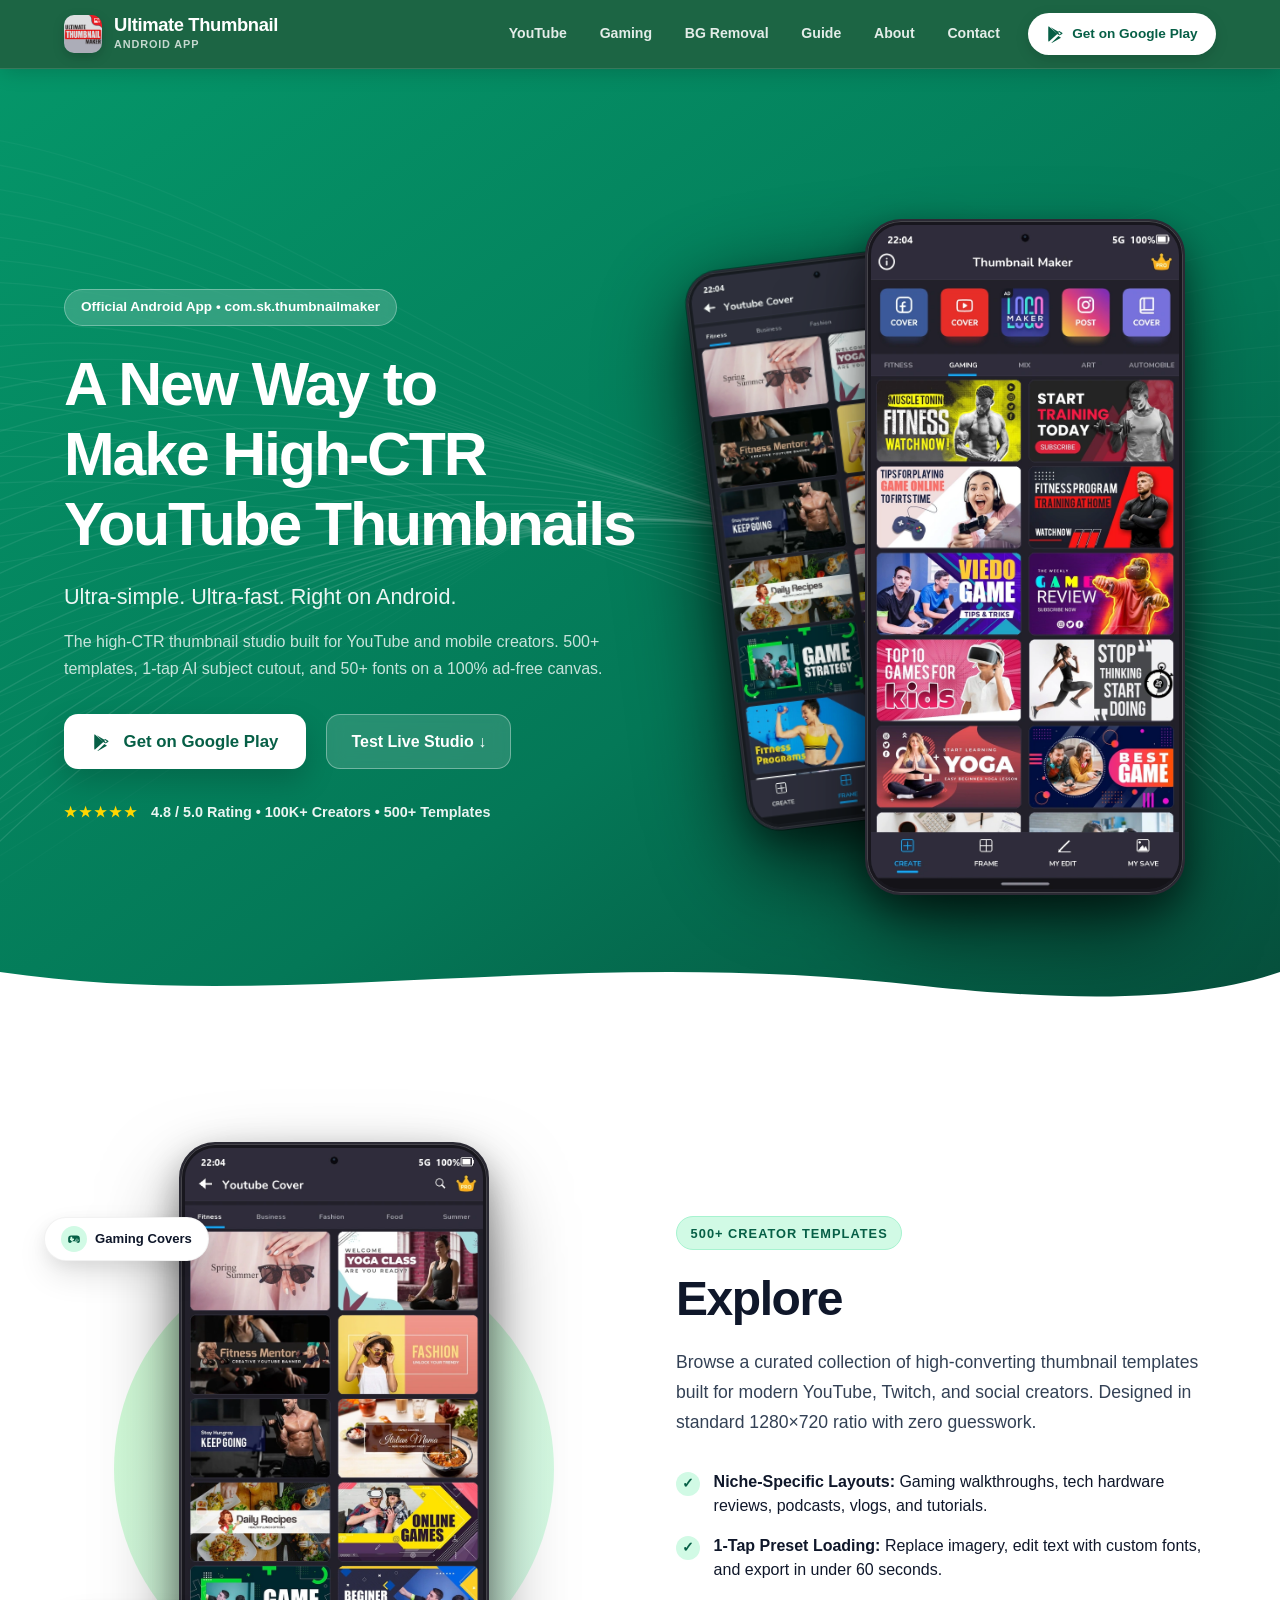
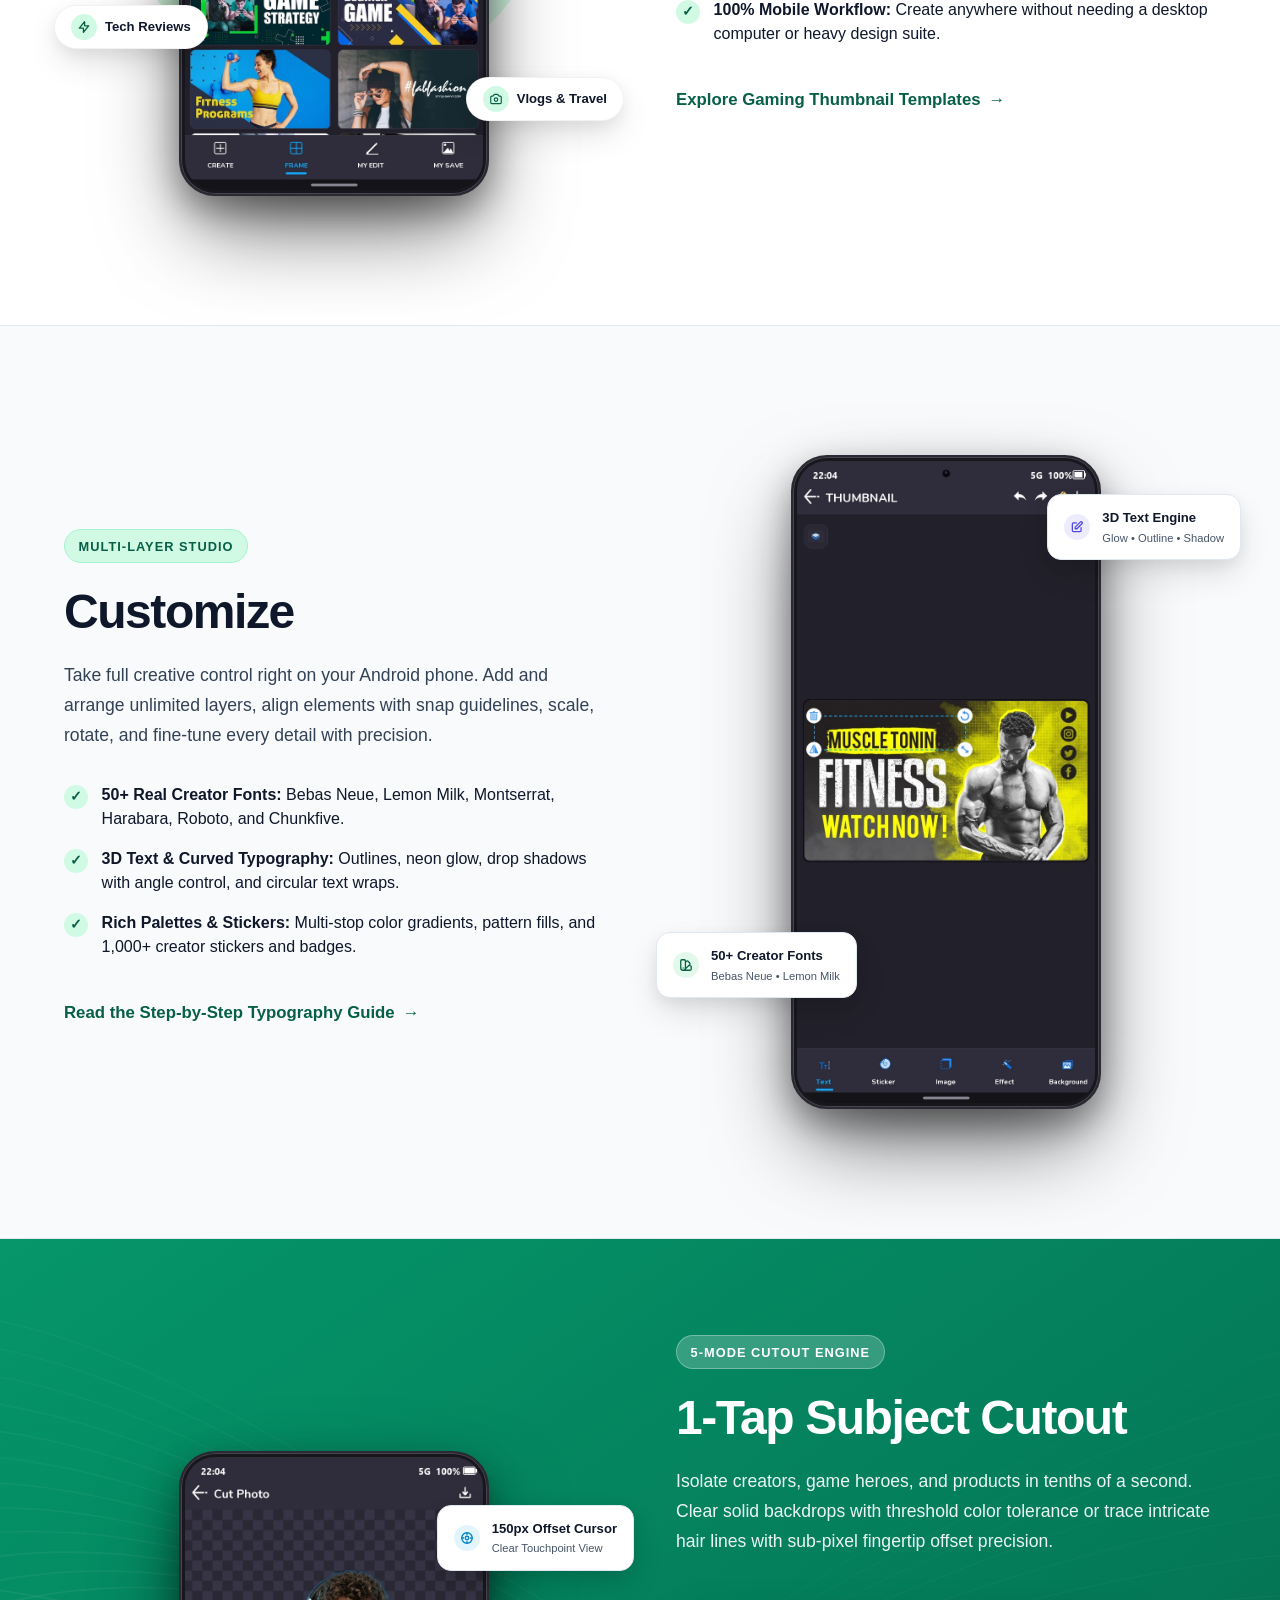
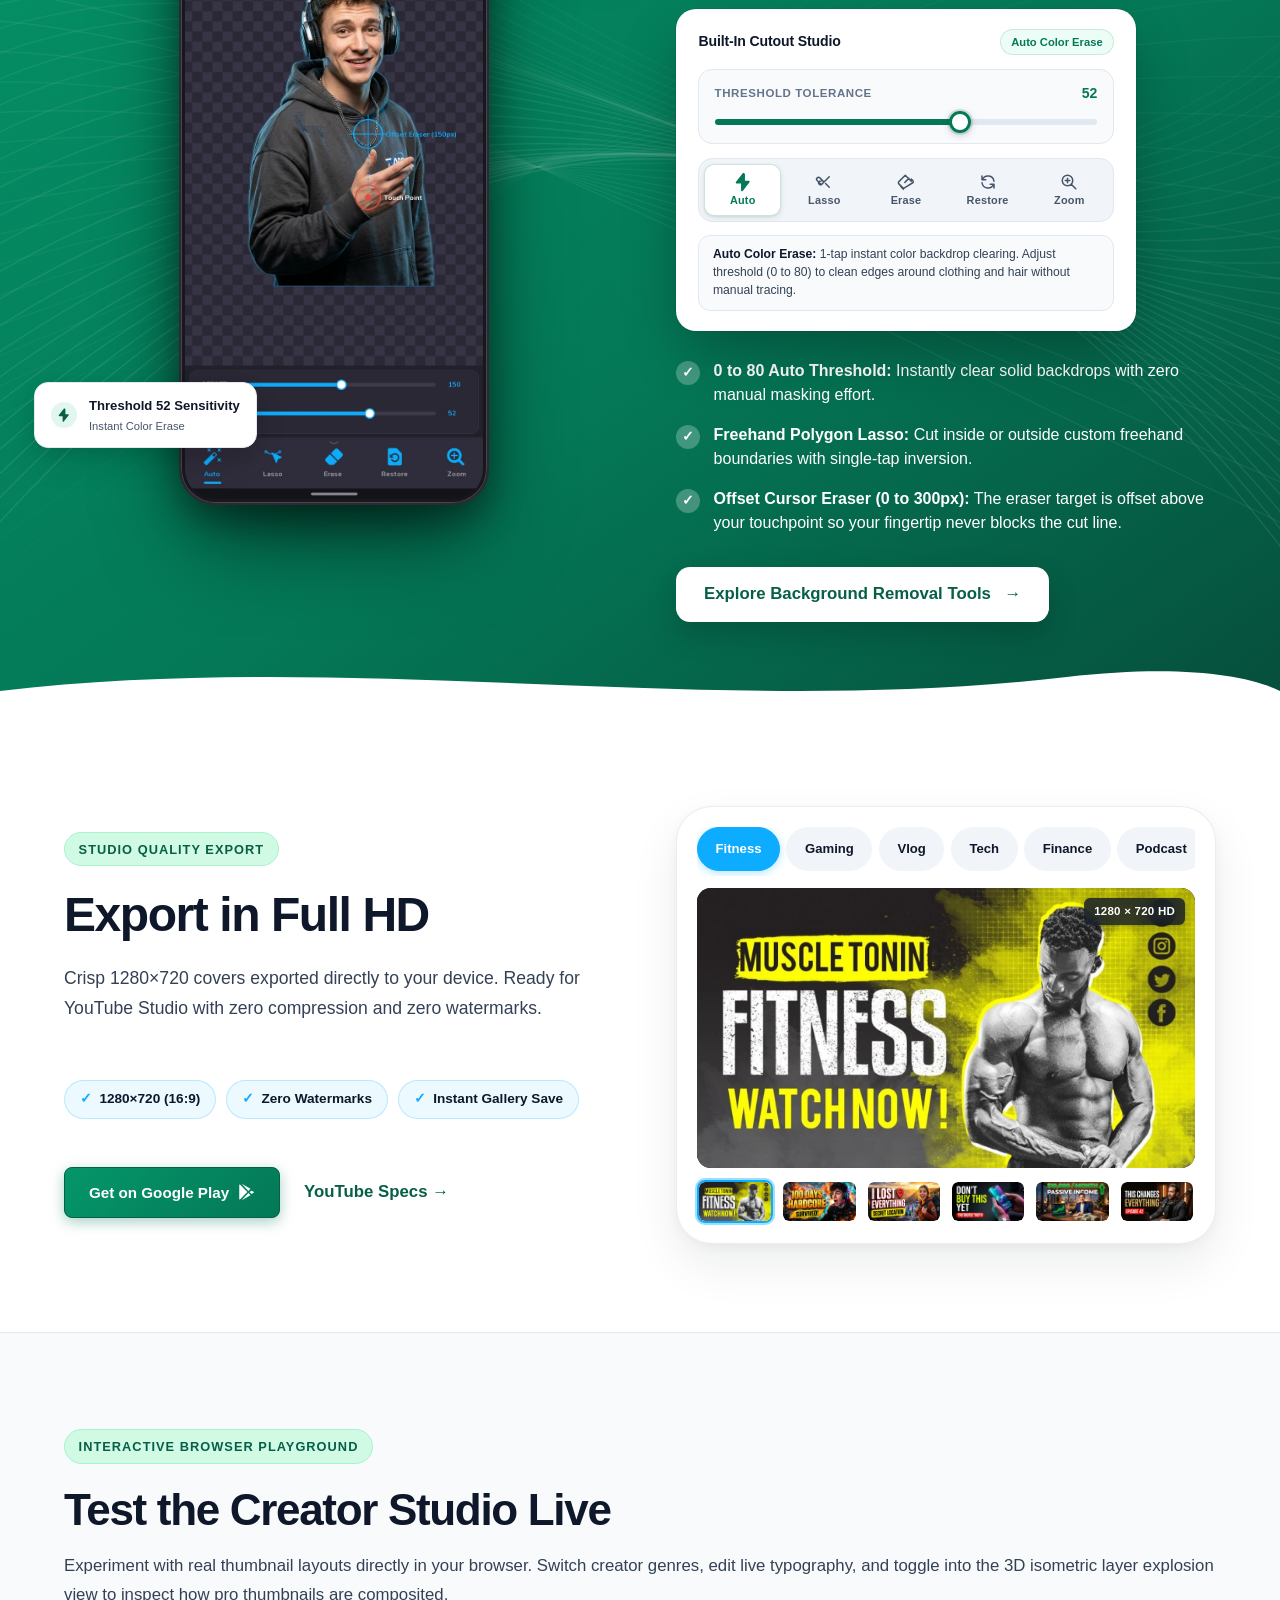
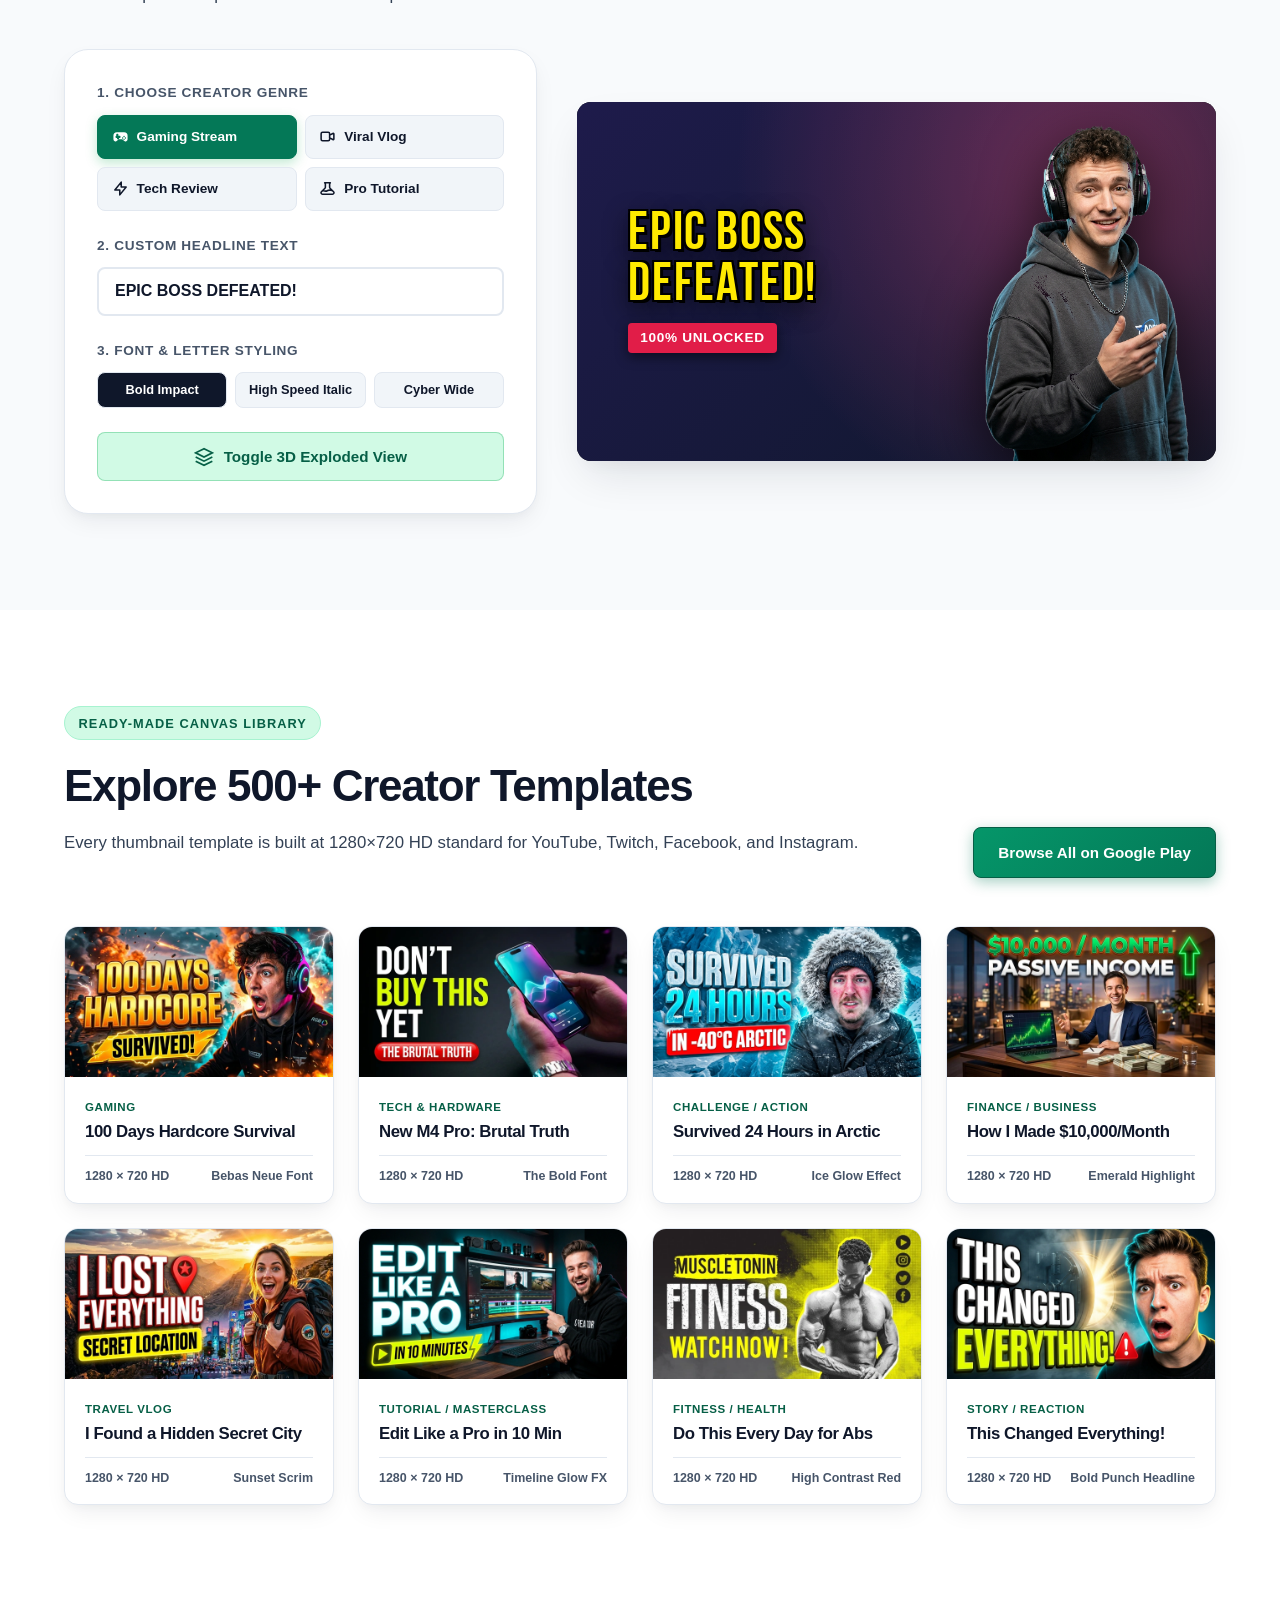
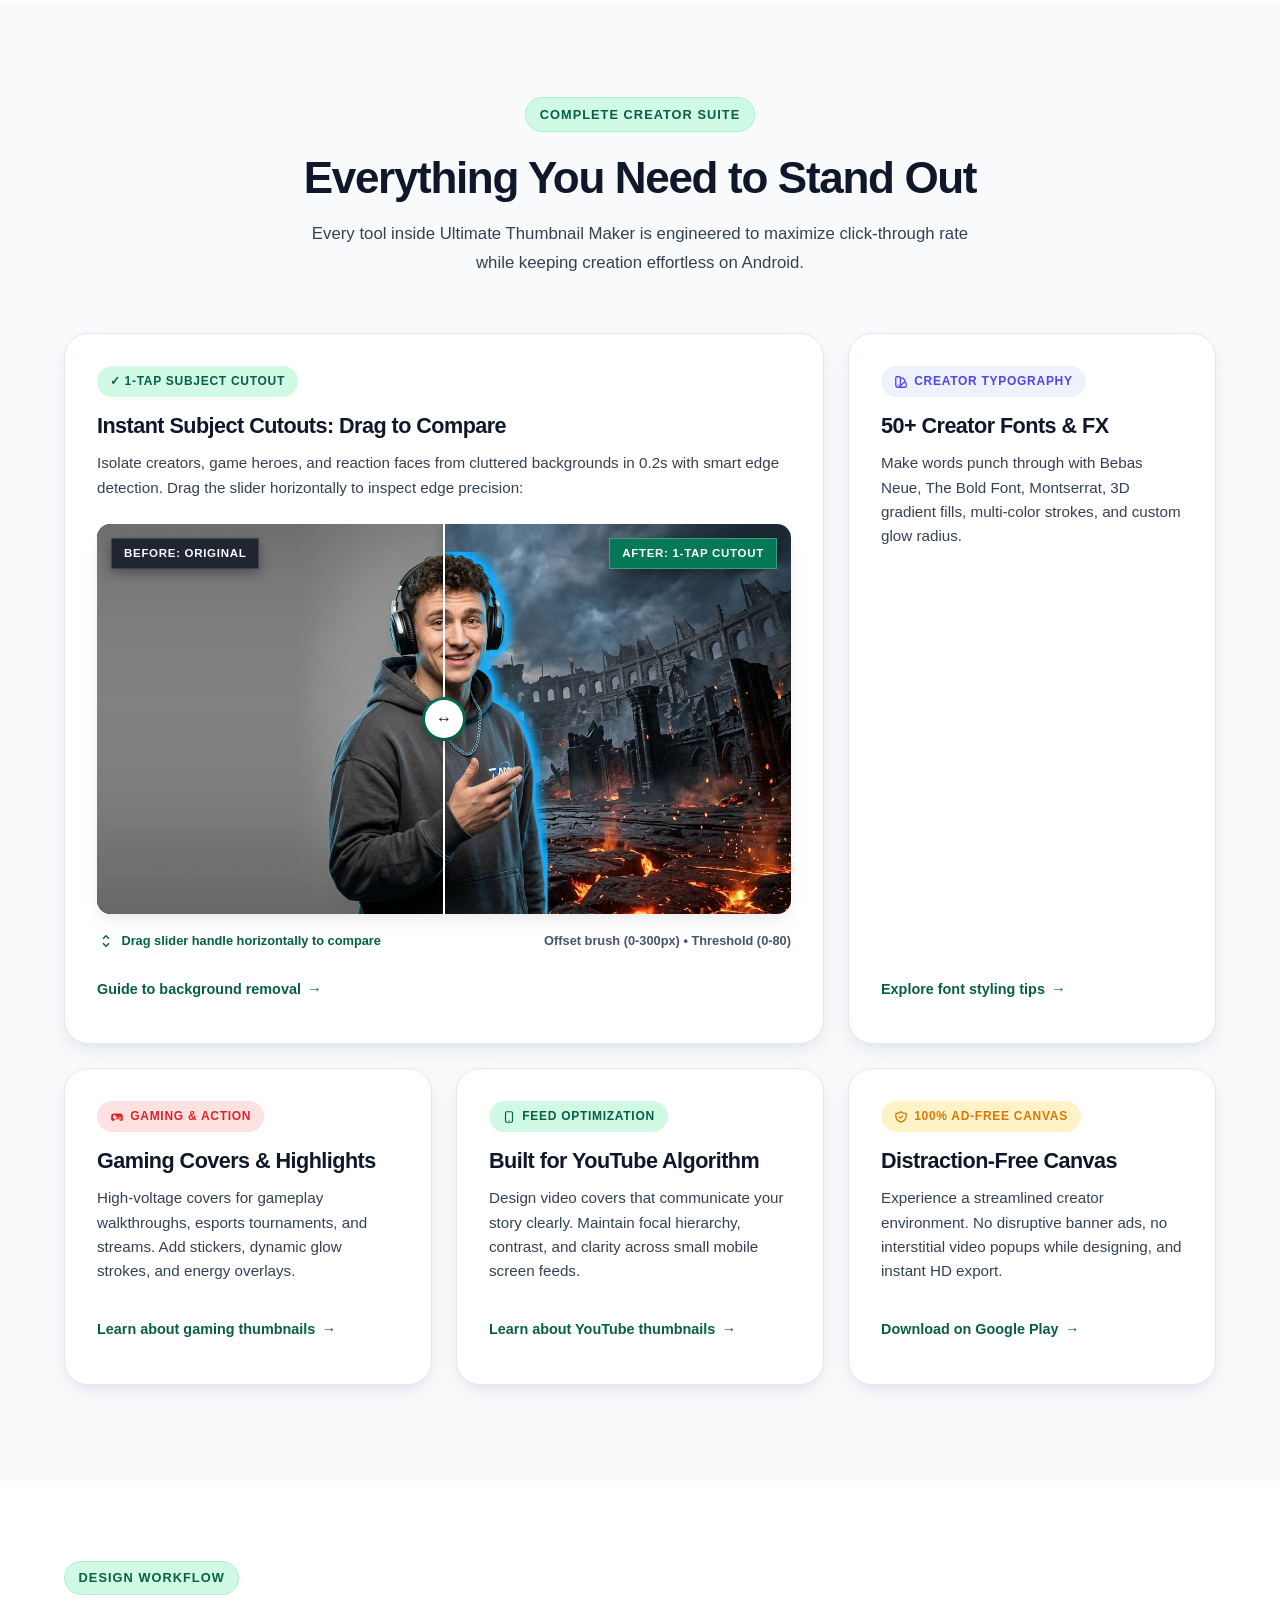
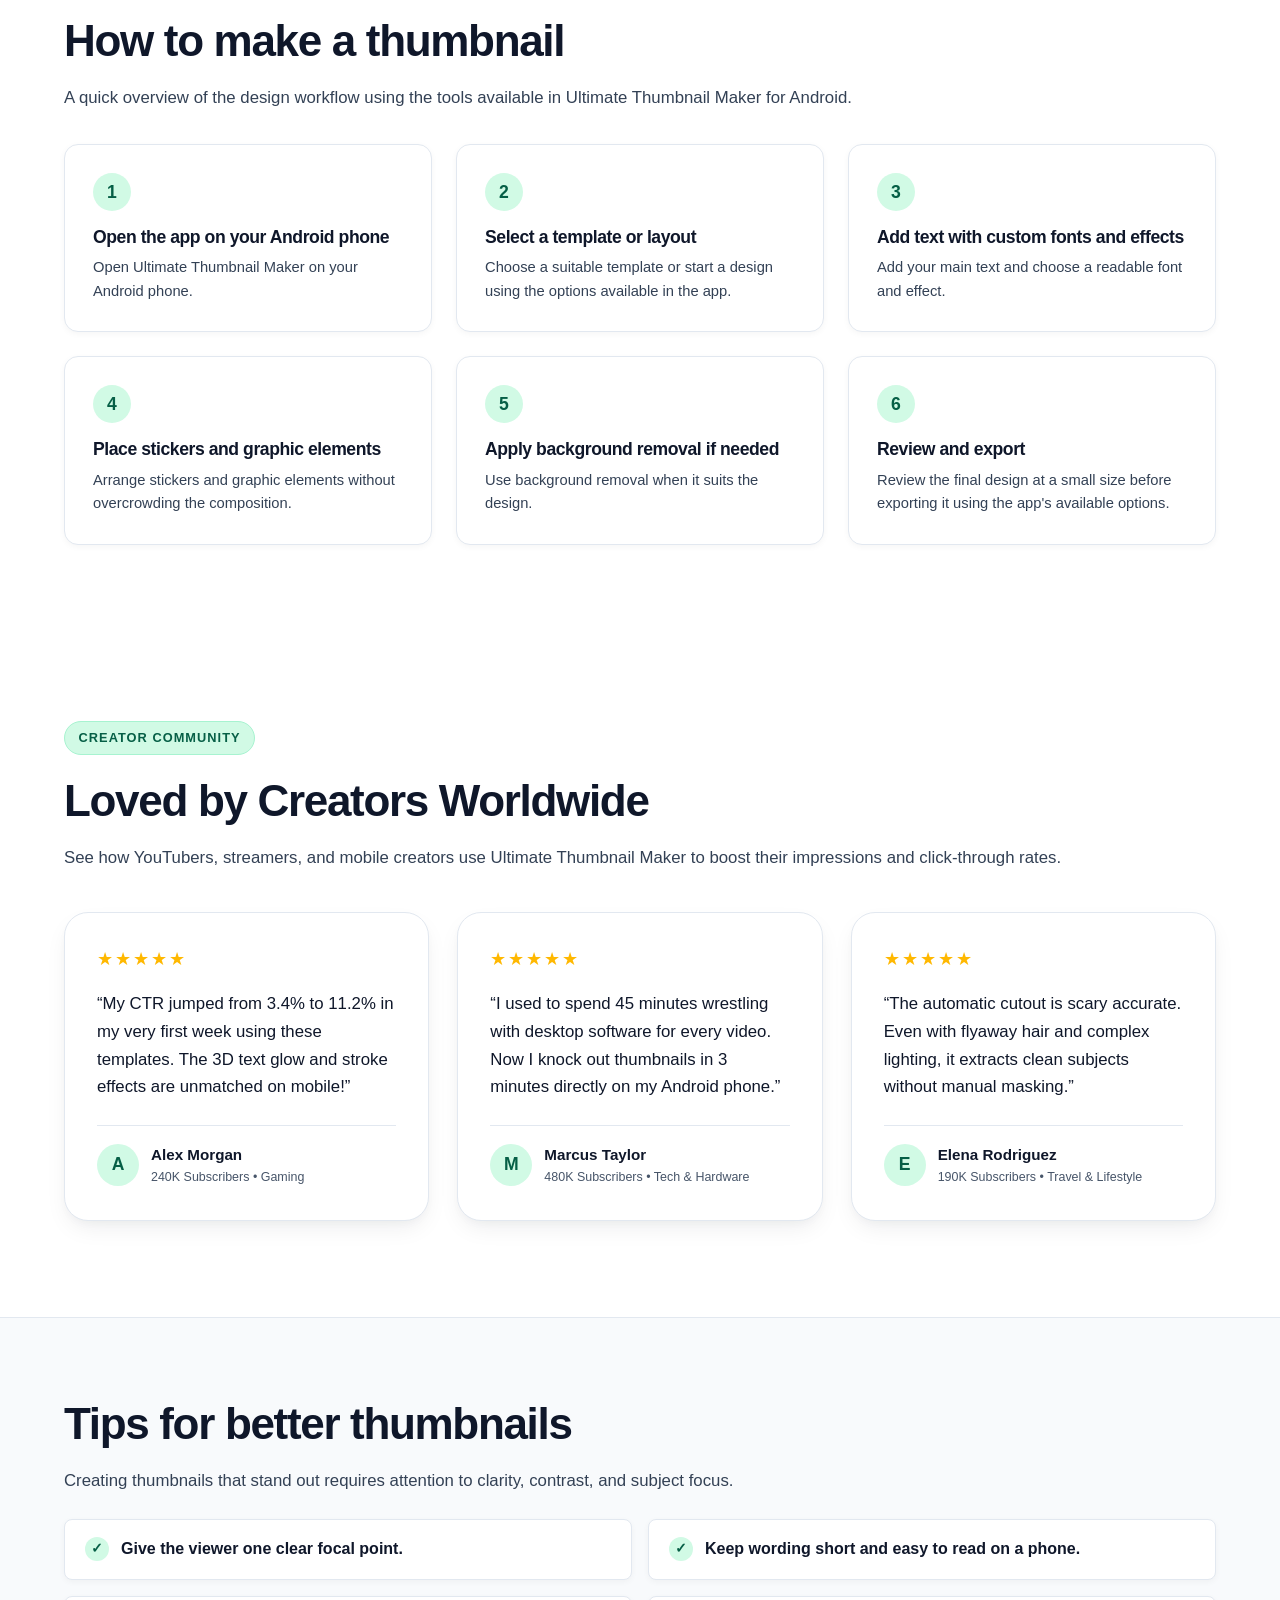
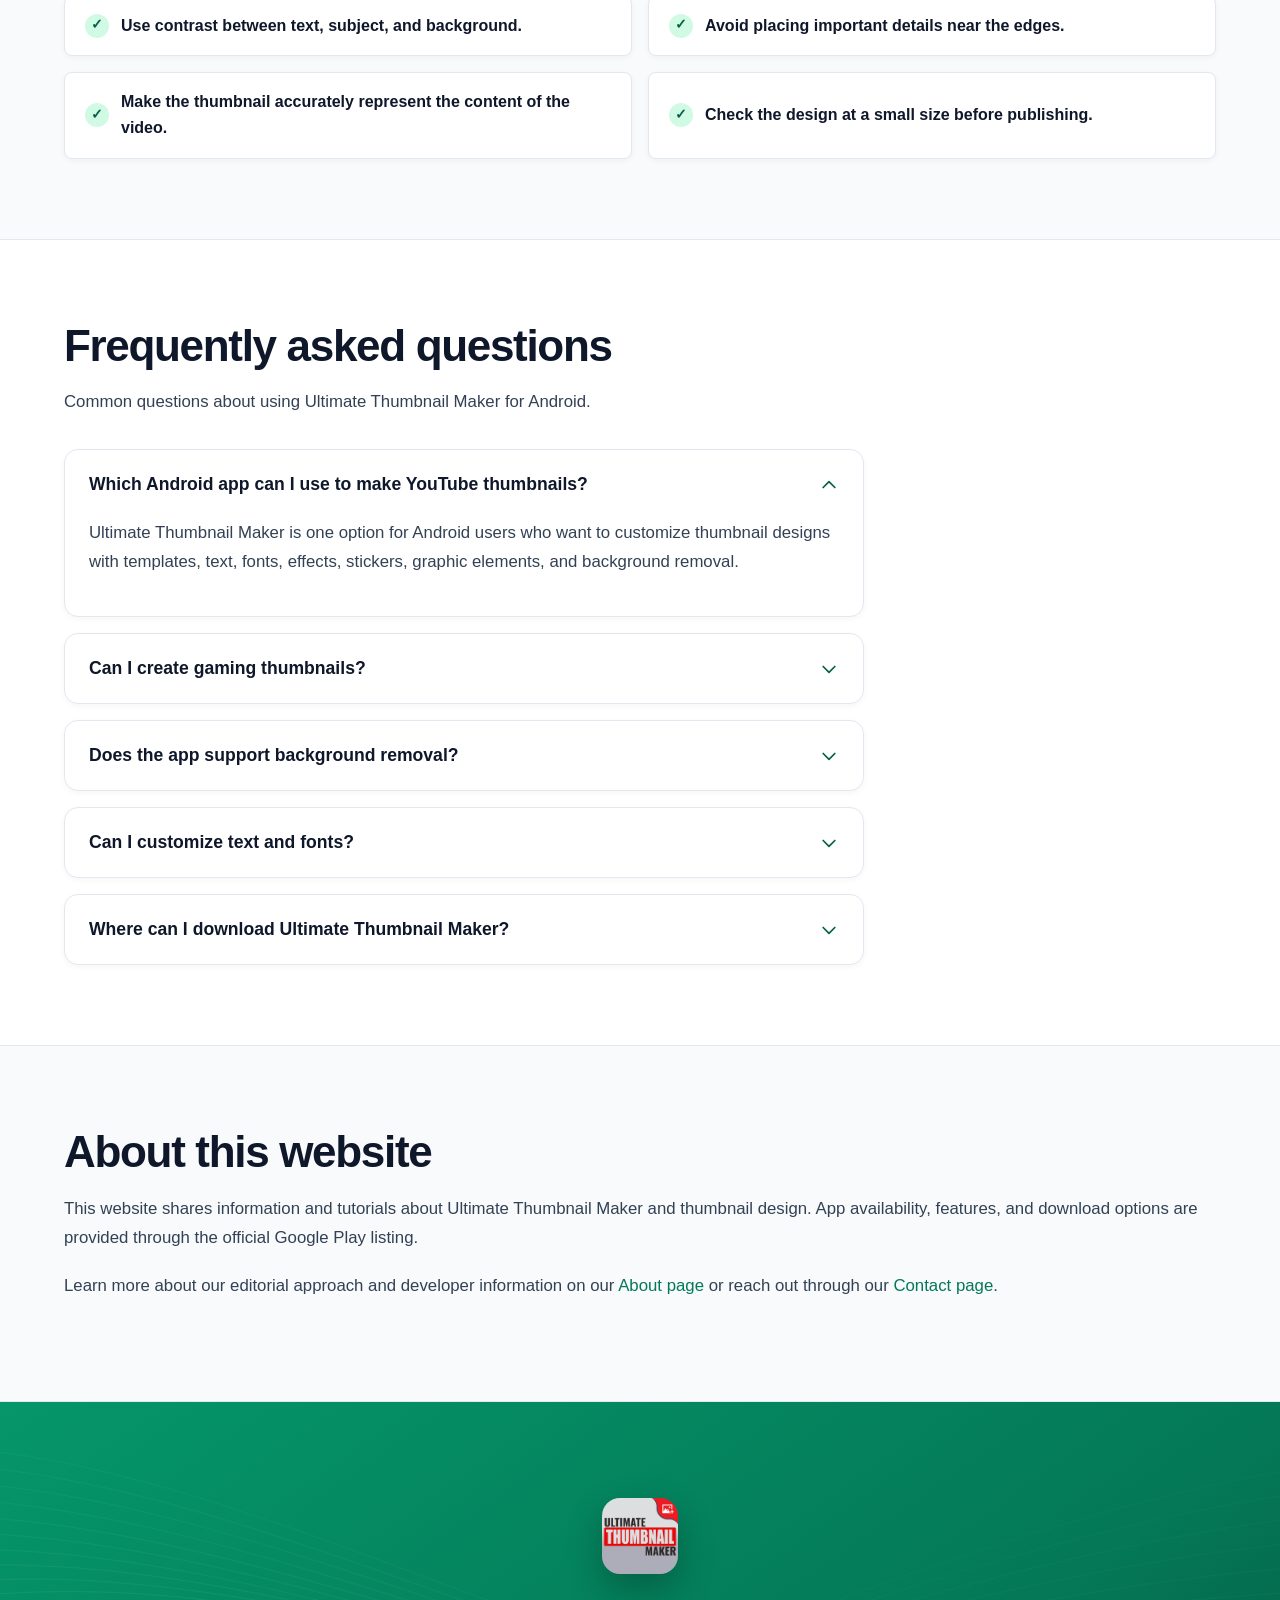
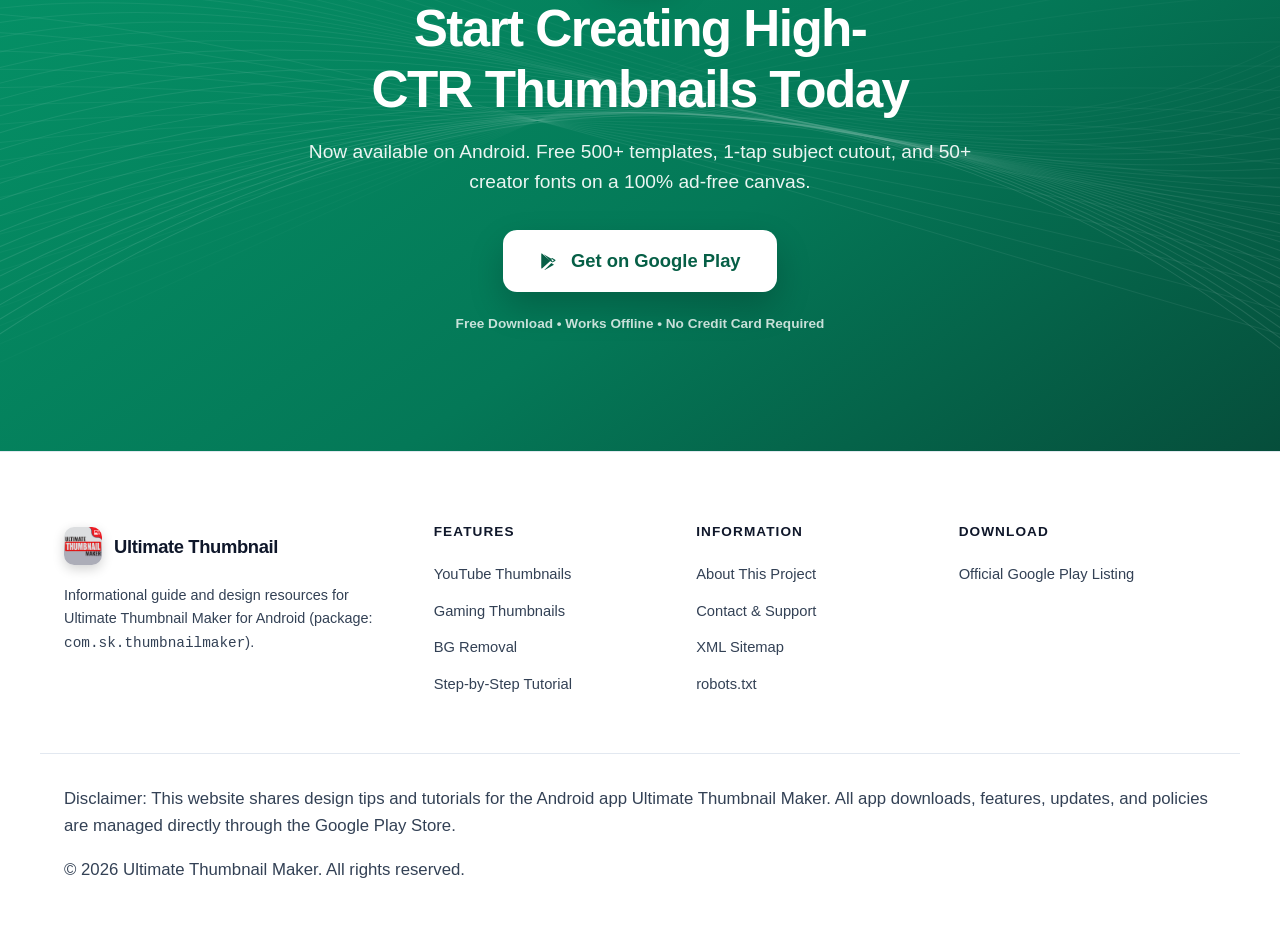
==== commit a5f8e303: "fix(ui): dock offset and threshold seekbars directly above bottom menu in cutout mockup - align cuto" ====
--- a/index.html
+++ b/index.html
@@ -351,7 +351,7 @@
           <!-- Phone Chassis showing Cutout Workflow (Strict 9:19 Portrait Ratio - Samsung Galaxy S24) -->
           <div class="ark-phone ark-showcase-phone">
             <div class="ark-phone-screen">
-              <img src="/assets/images/app-screen-cutout.webp?v=s24-full" 
+              <img src="/assets/images/app-screen-cutout.webp?v=s24-docked" 
                    alt="5-mode background removal eraser tool isolating subject with threshold control on Android" 
                    width="310" 
                    height="654" 
--- a/assets/css/styles.css
+++ b/assets/css/styles.css
@@ -3277,7 +3277,7 @@
 }
 
 .ark-tool-badge--cutout-thresh {
-  bottom: 18%;
+  bottom: 12.5%;
   left: -30px;
 }
 
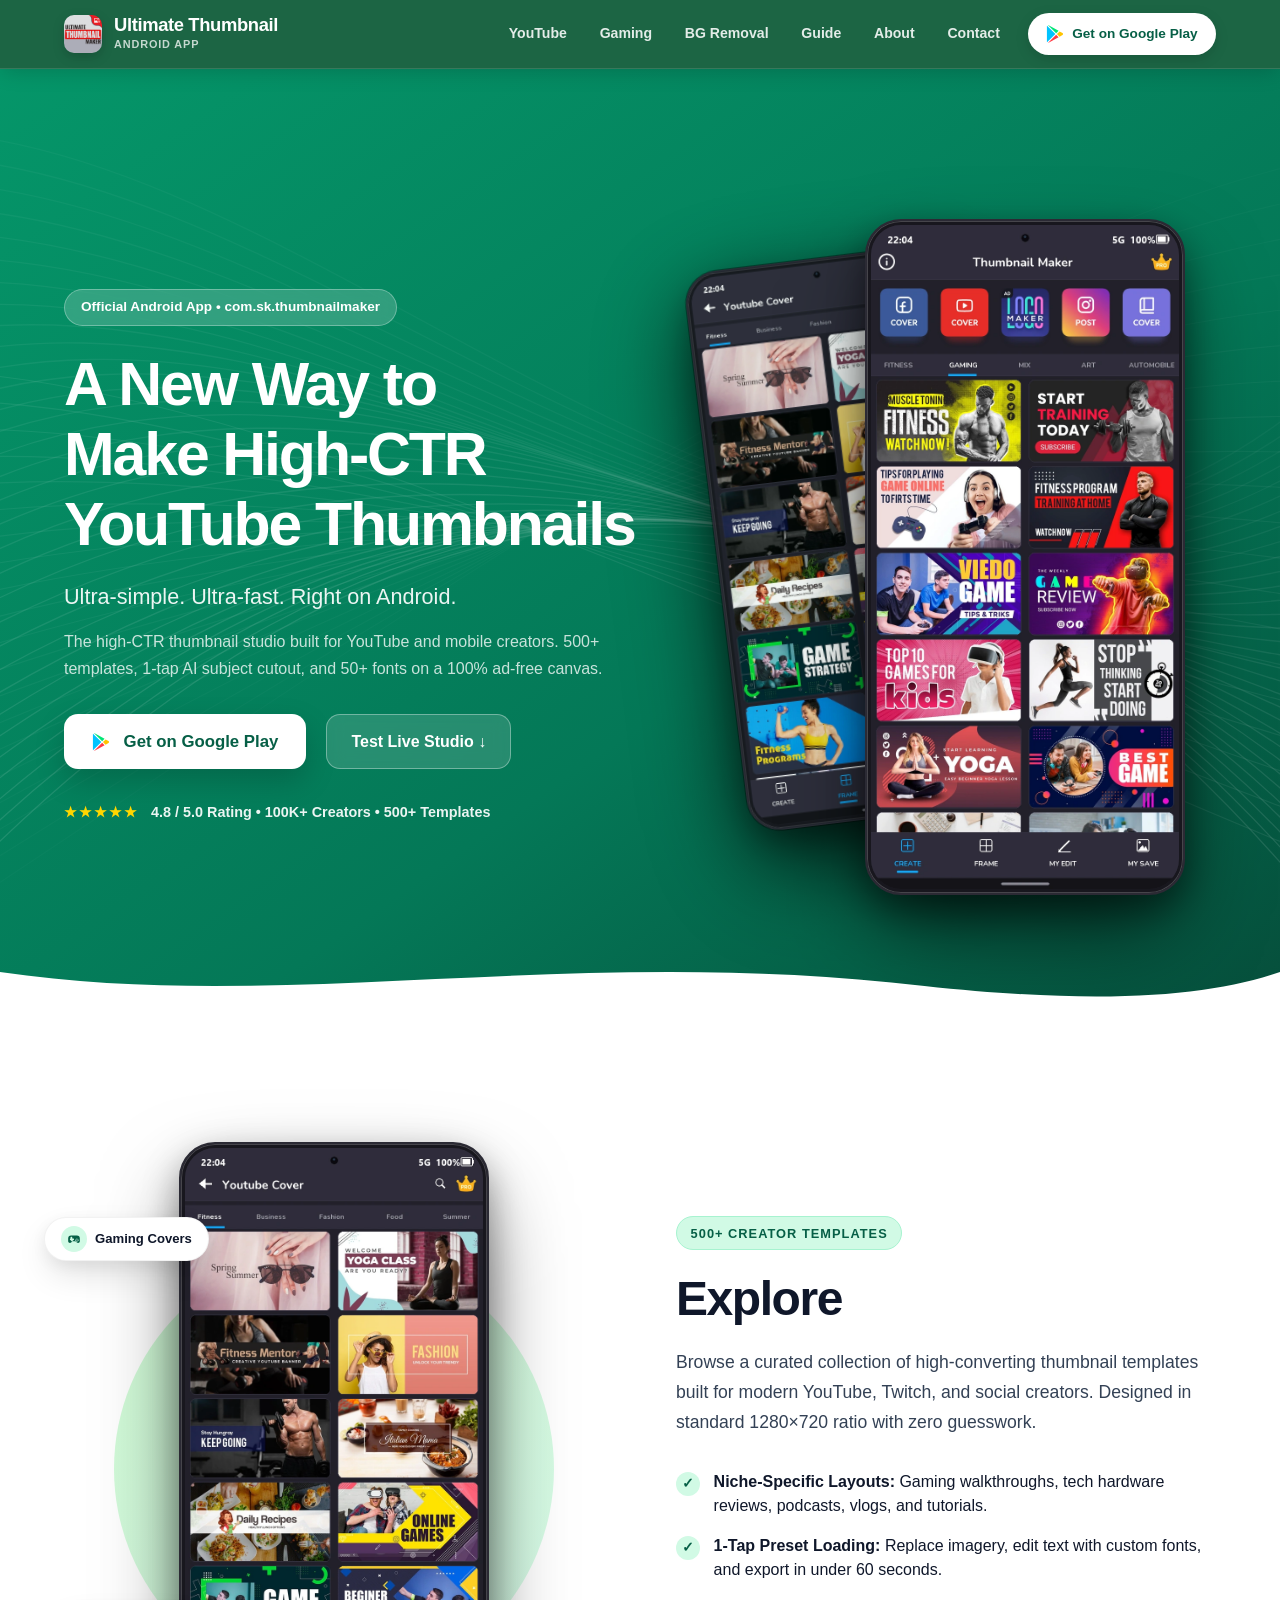
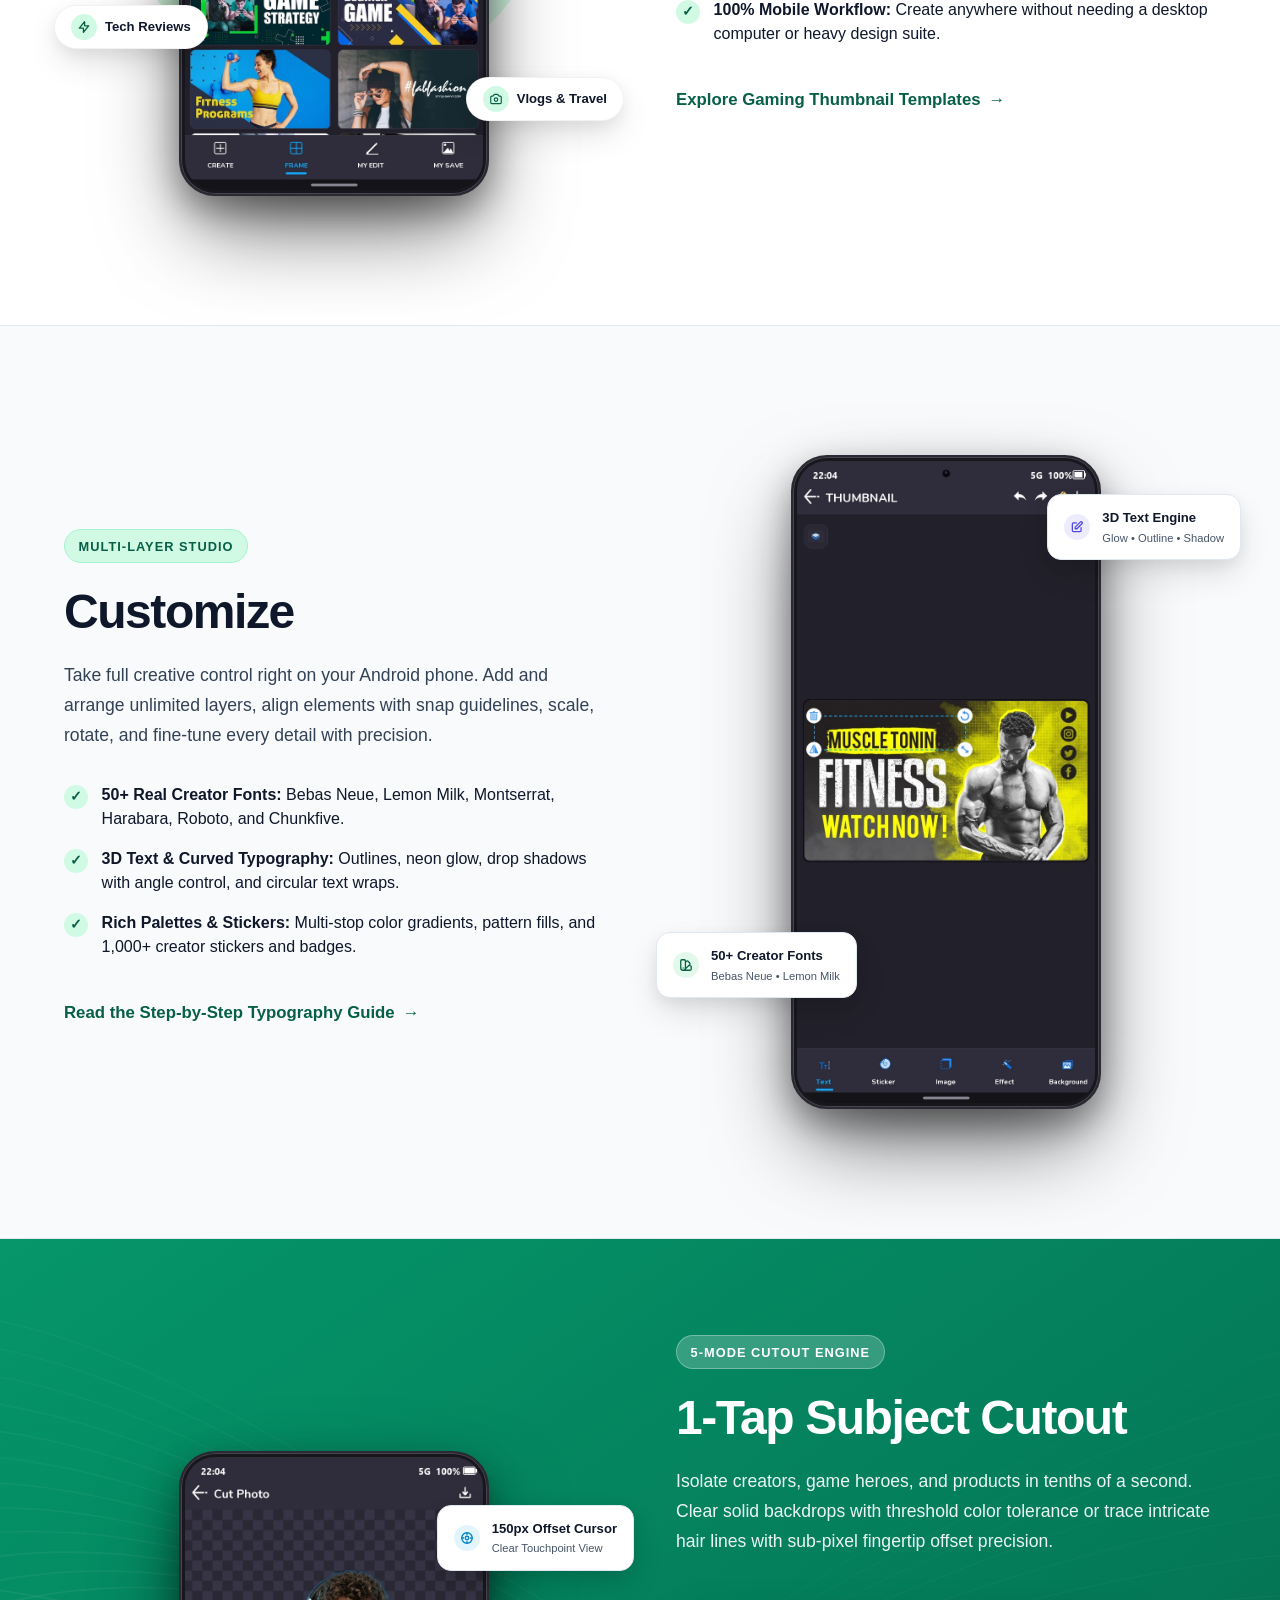
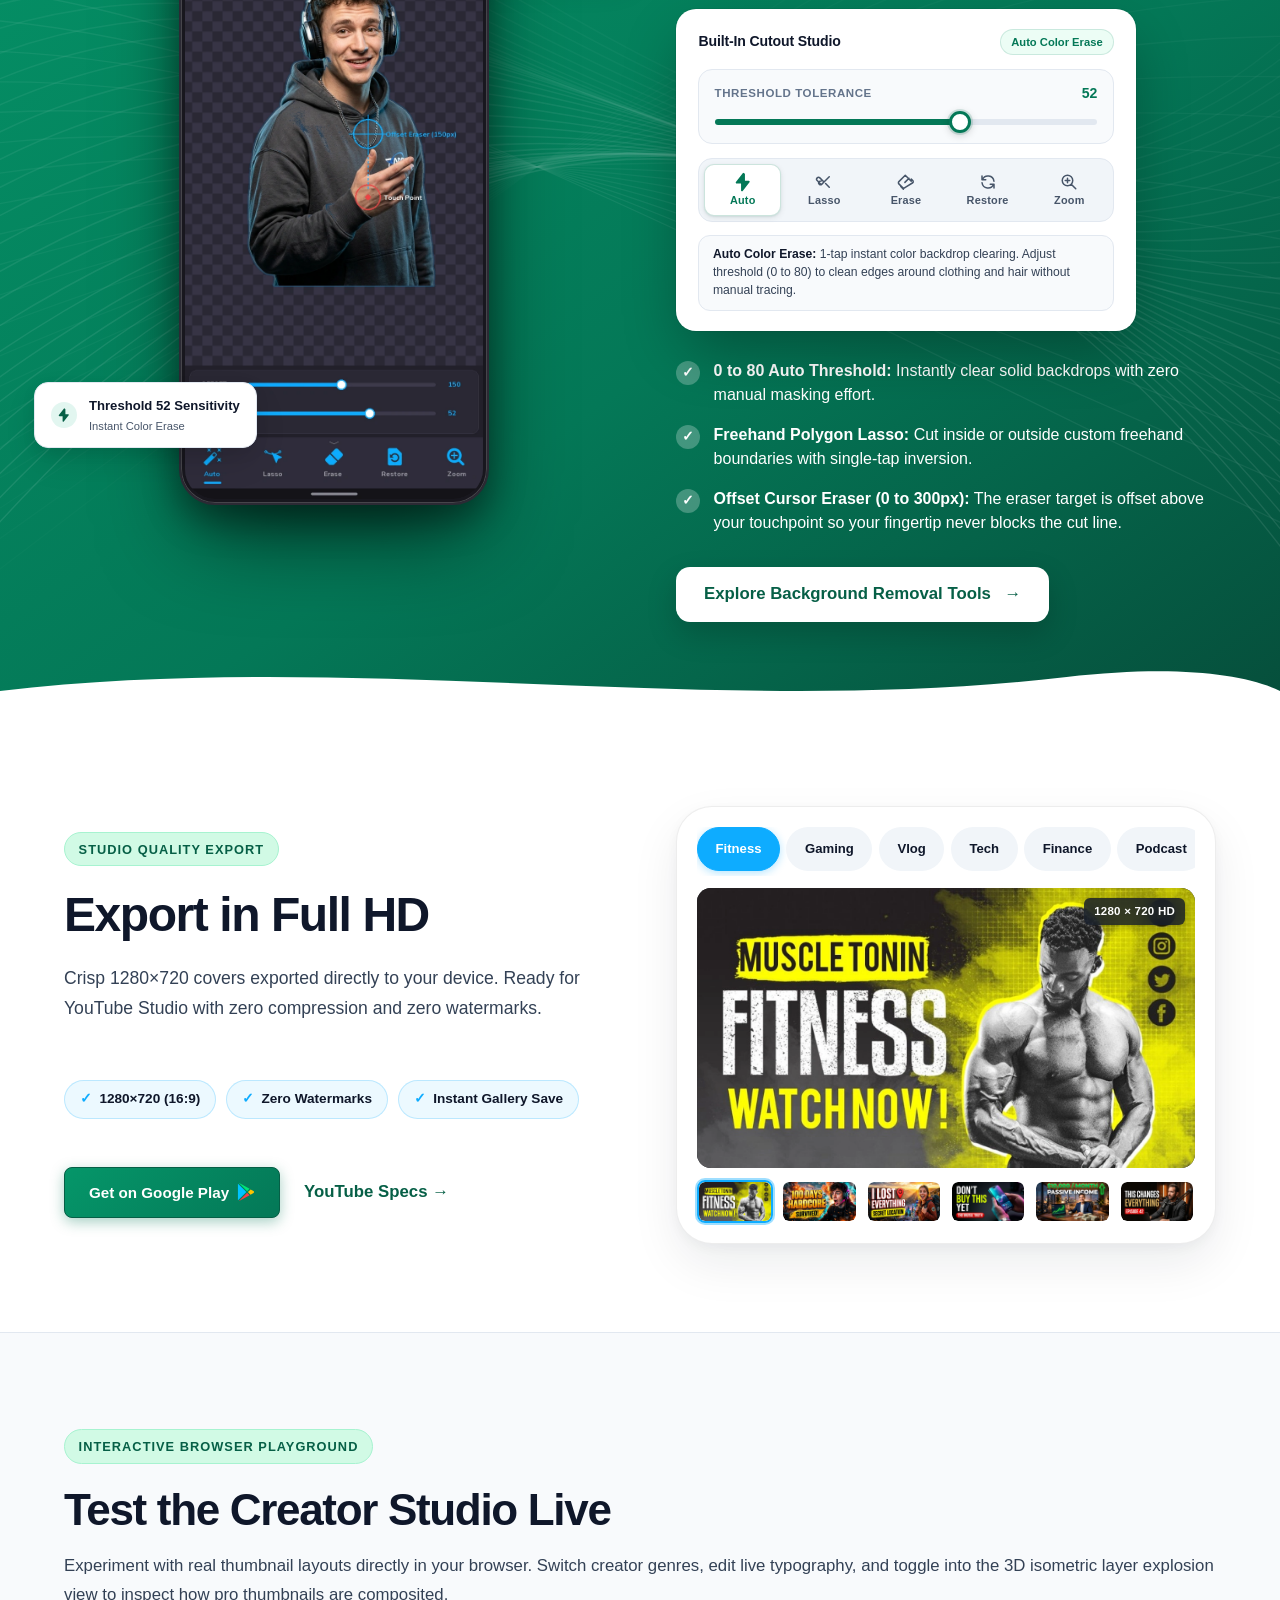
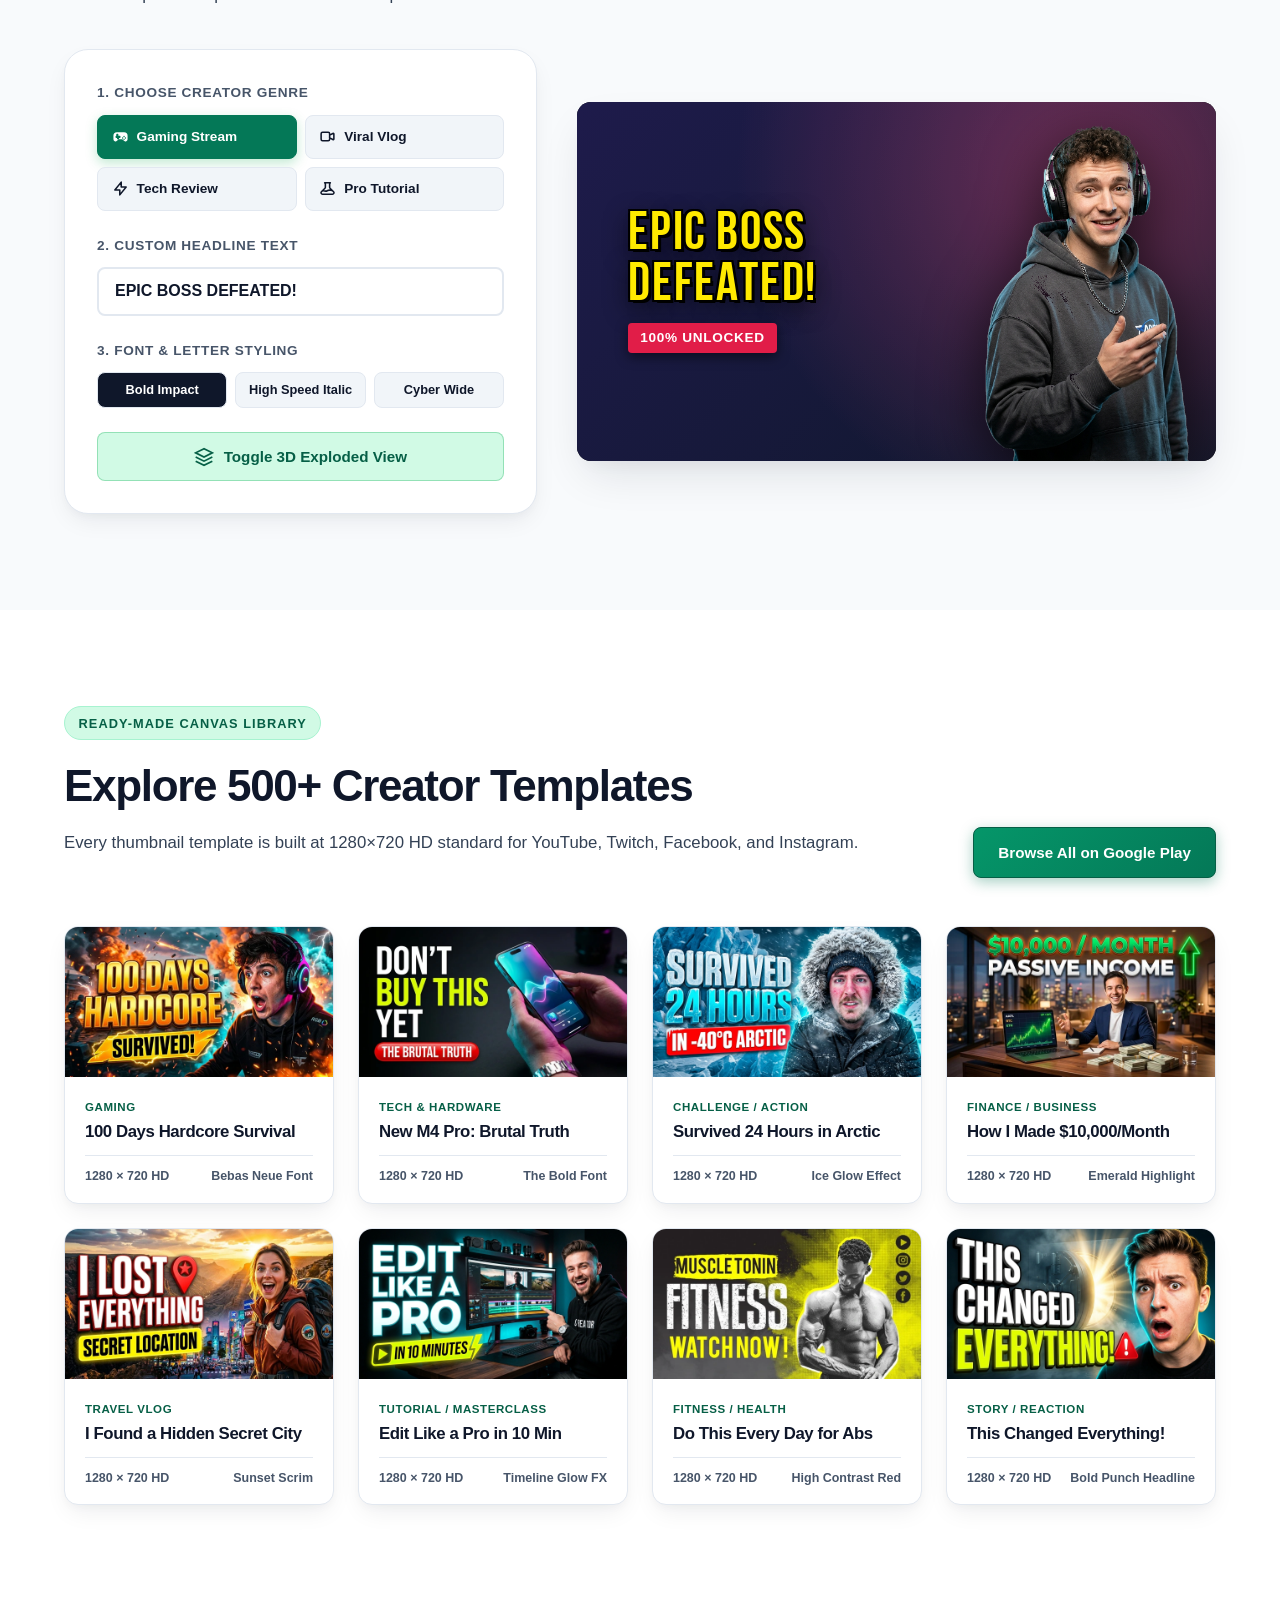
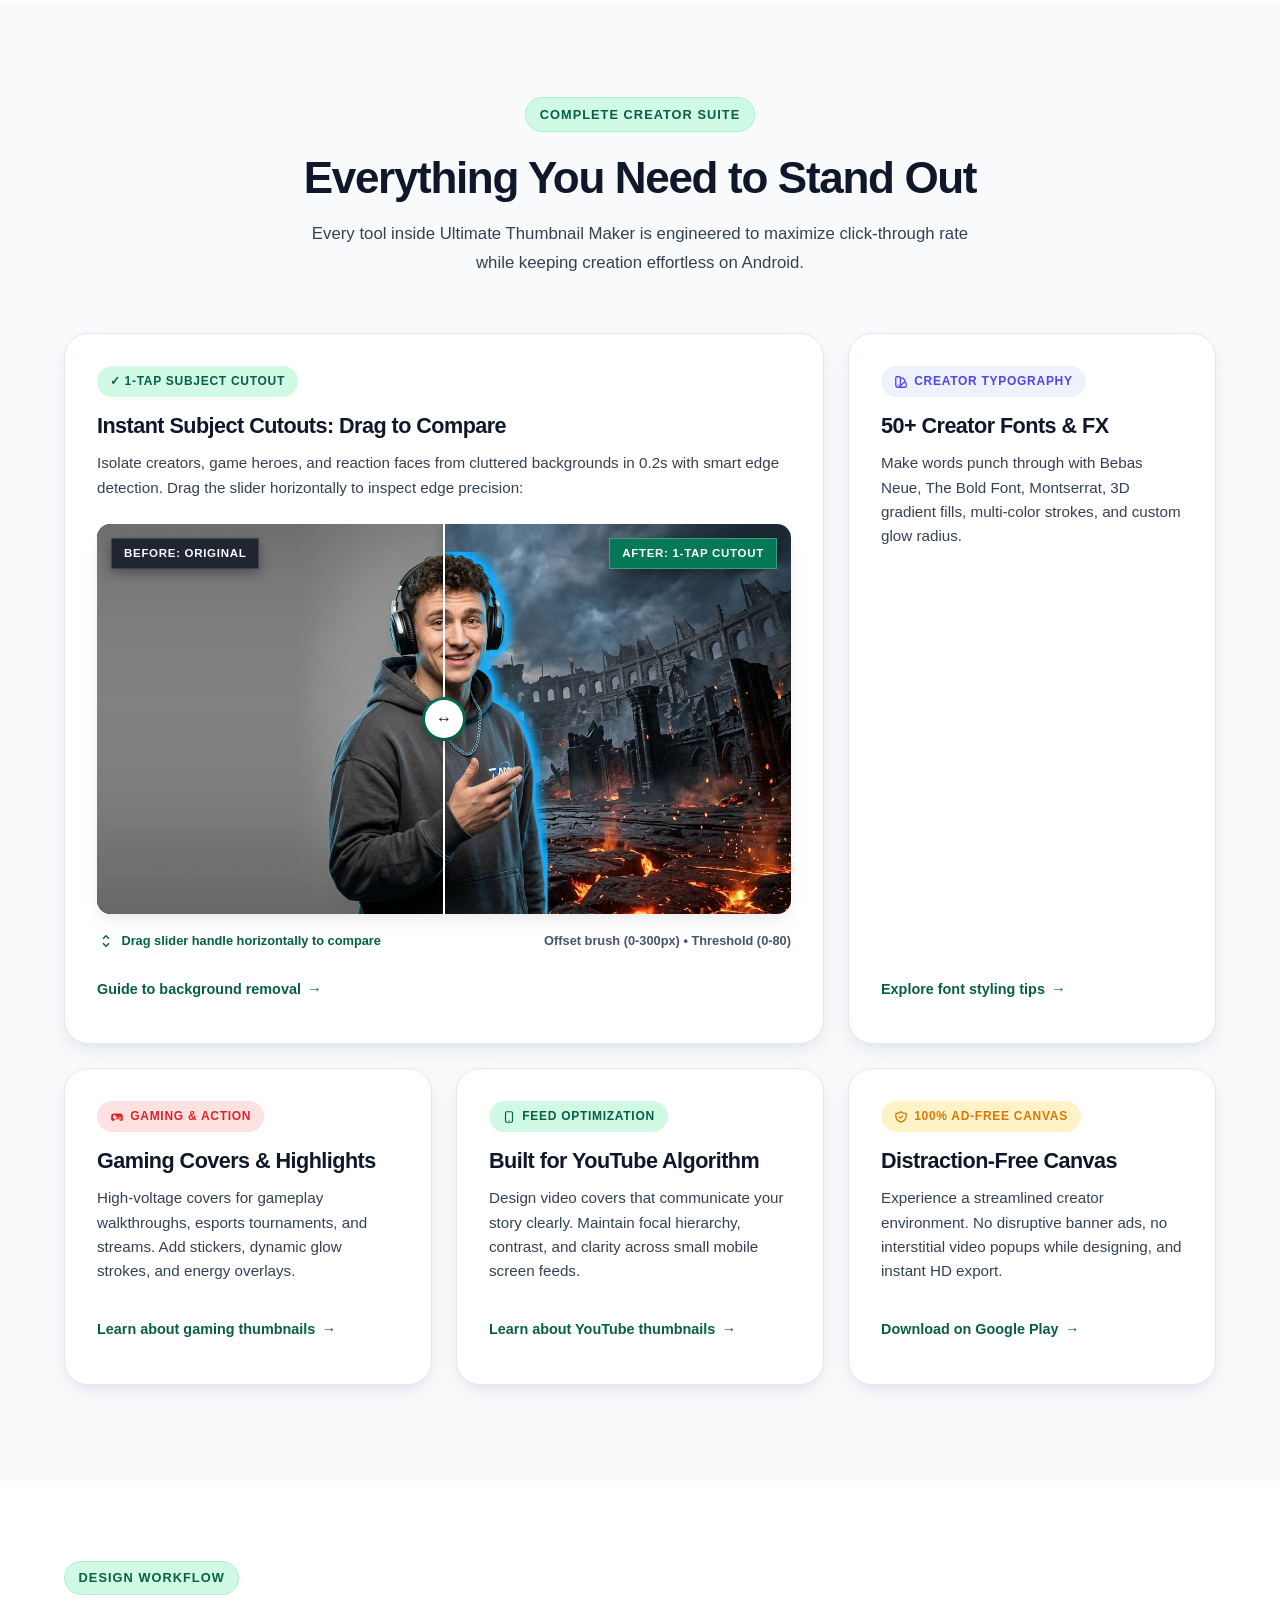
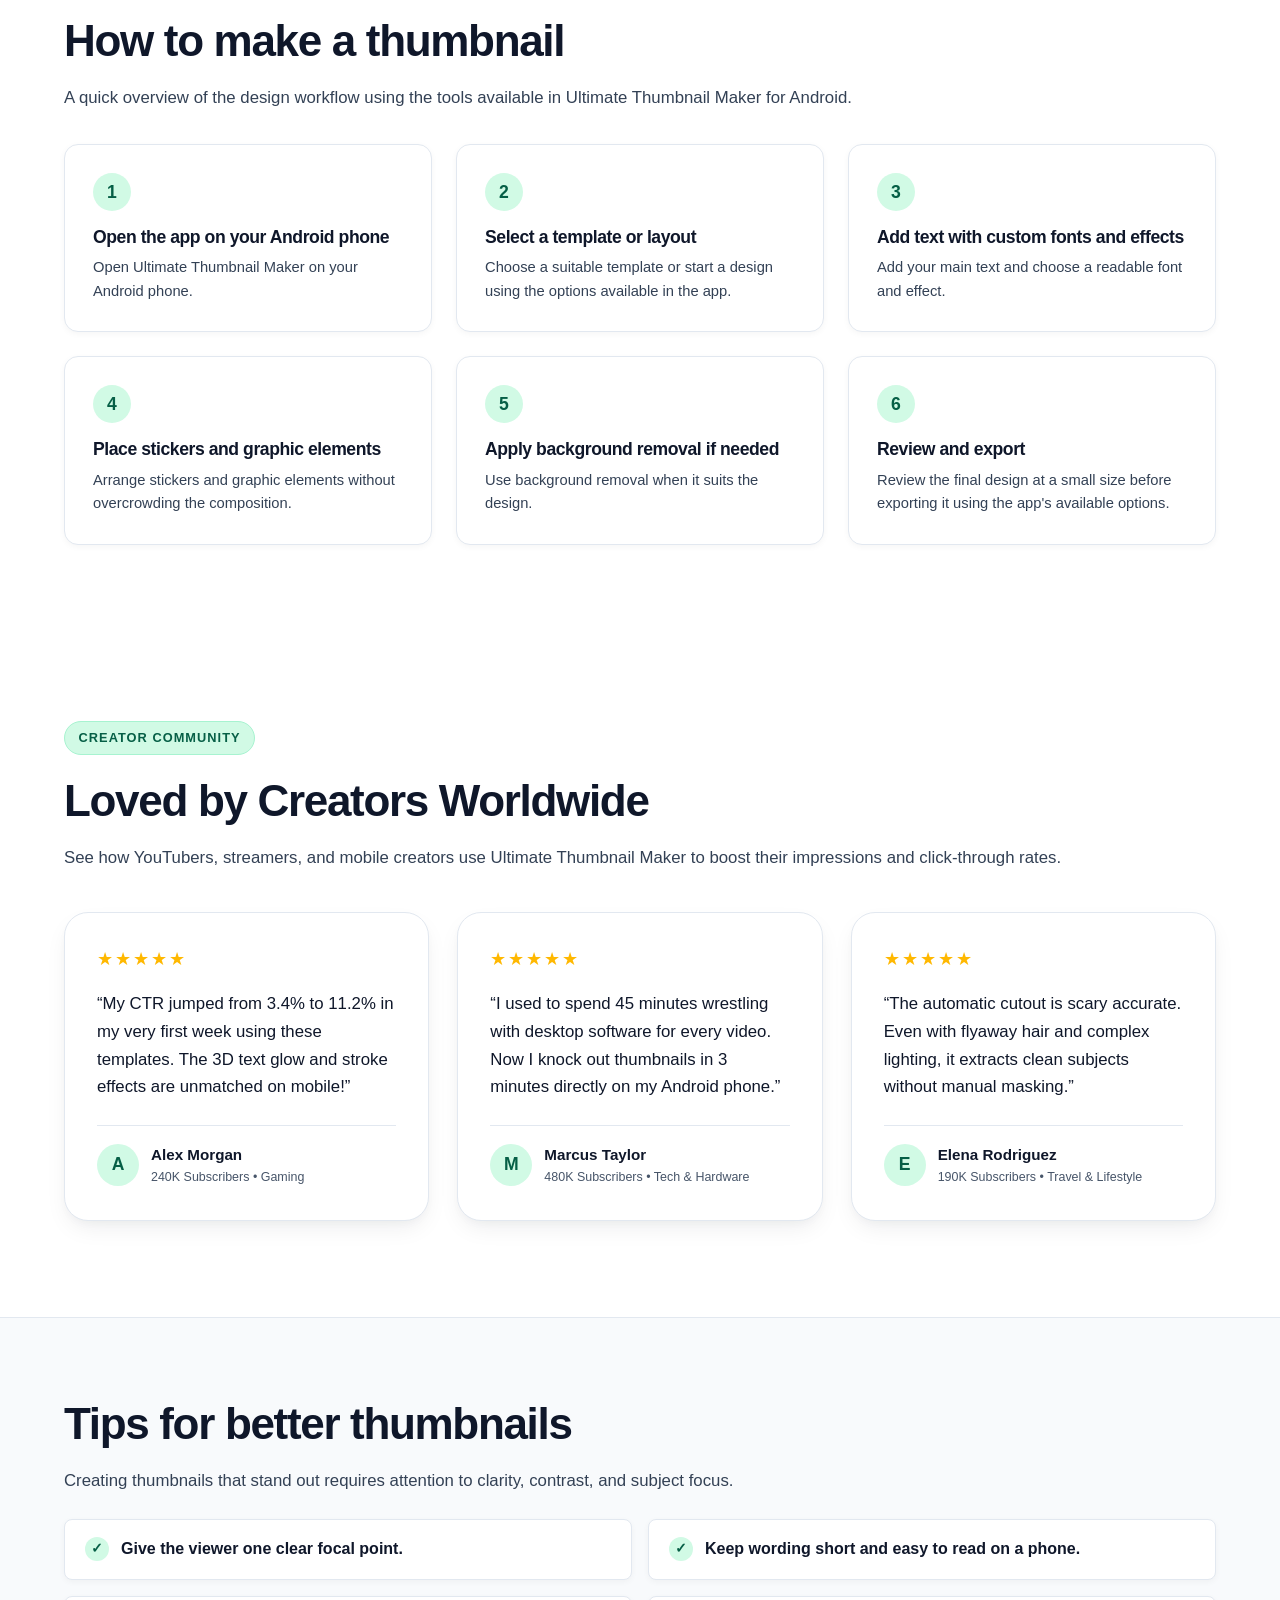
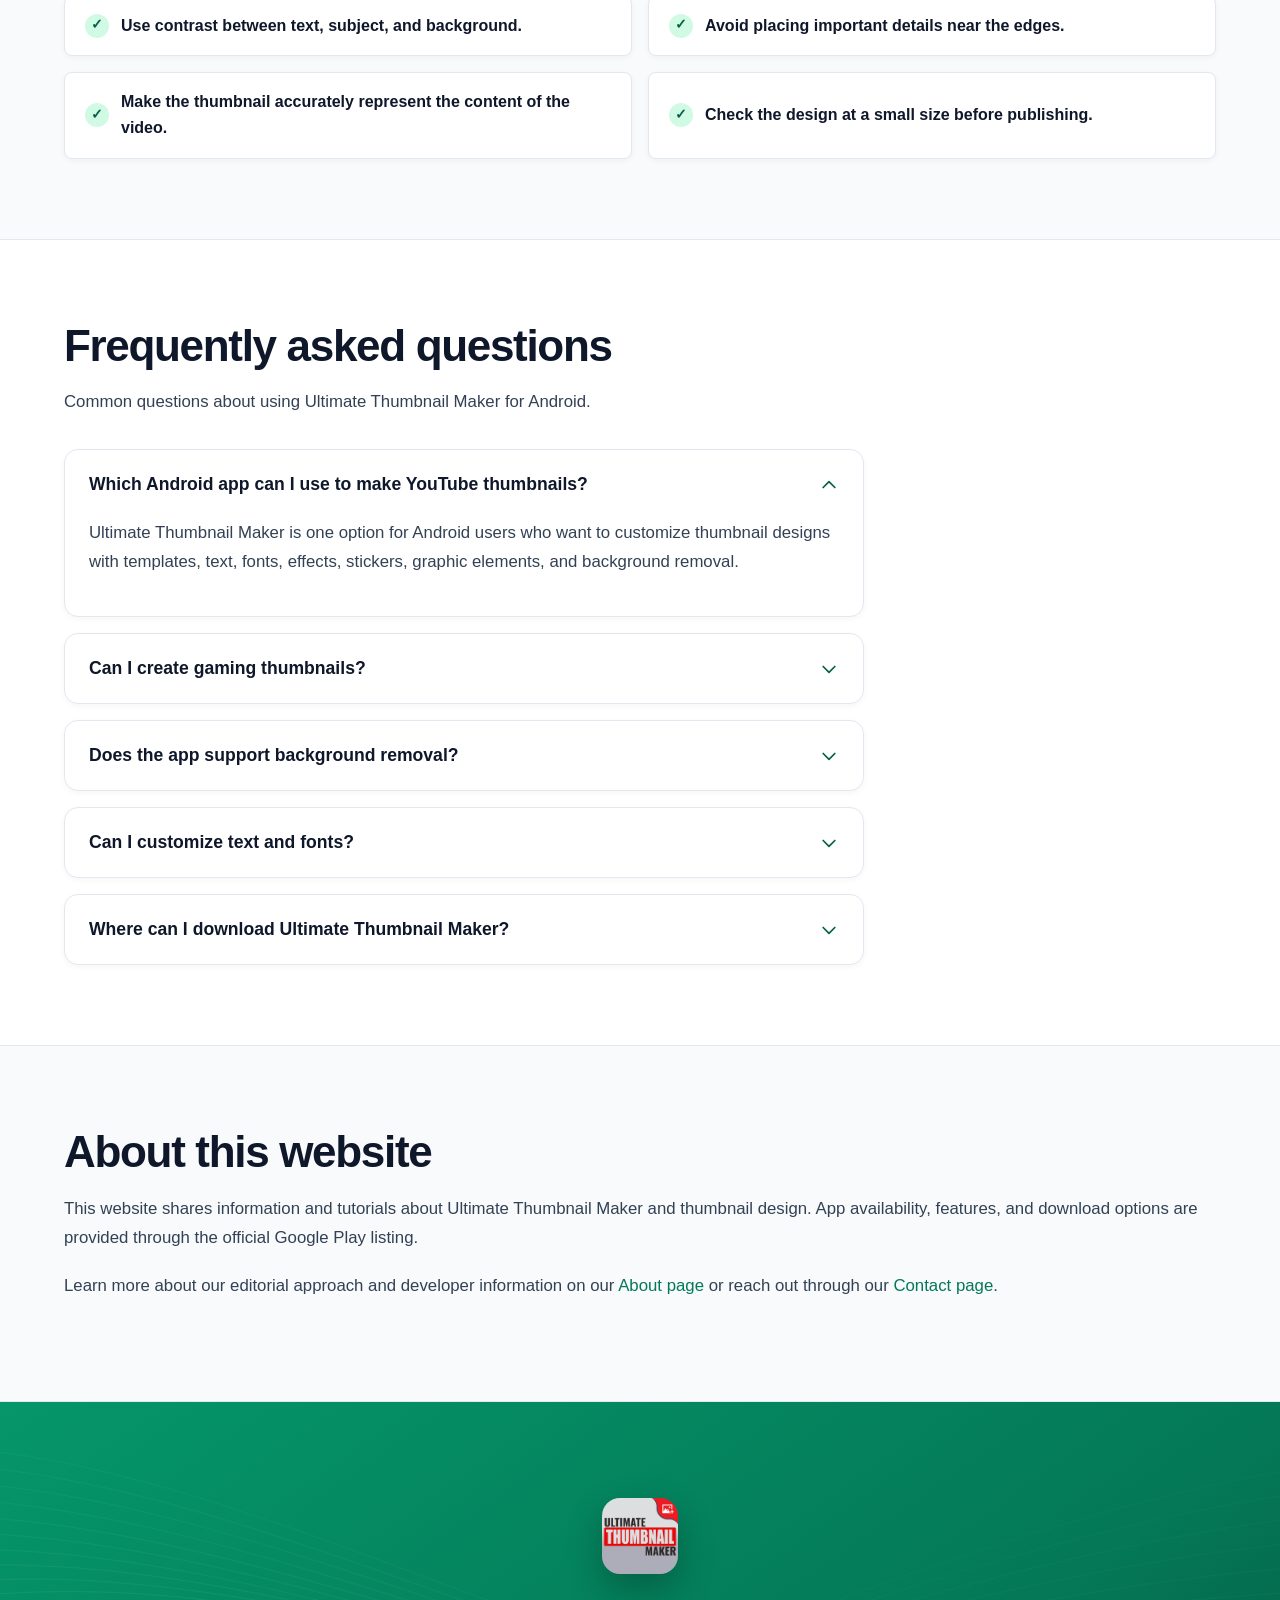
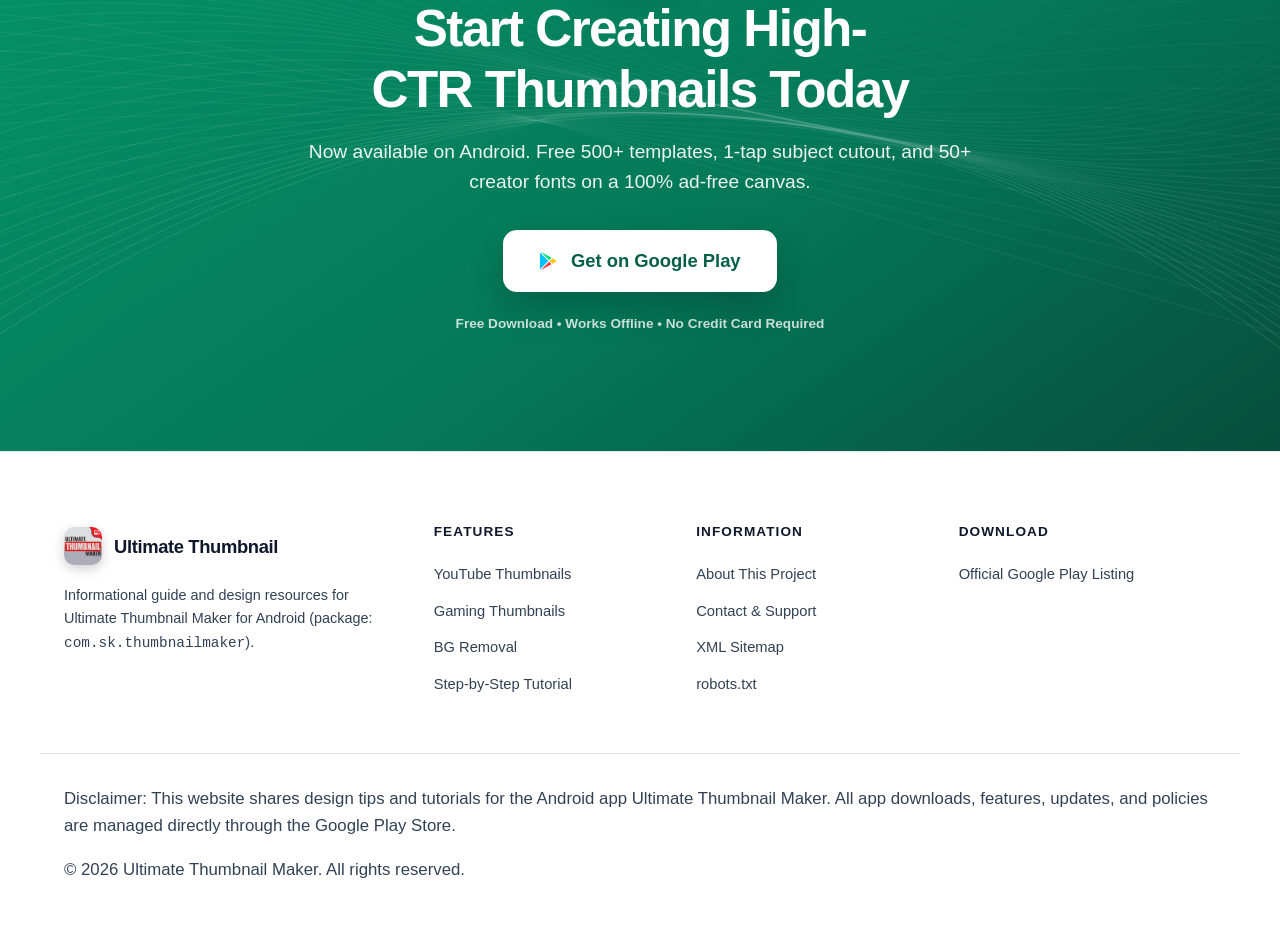
==== commit 80e92311: "fix(brand): replace corrupted monochrome triangle with official 4-color Google Play Store vector ico" ====
--- a/index.html
+++ b/index.html
@@ -75,9 +75,12 @@
            data-source-page="nav"
            target="_blank" 
            rel="noopener">
-          <svg class="btn-icon" viewBox="0 0 24 24" fill="currentColor" aria-hidden="true">
-            <path d="M3.6 1.8l11.5 10.2L3.6 22.2c-.3-.3-.6-.8-.6-1.4V3.2c0-.6.3-1.1.6-1.4zm12.9 11.4L6.2 3.1l11.4 6.6 2.4 1.4-3.5 2.1zm0 1.6l3.5 2.1-2.4 1.4-11.4 6.6 10.3-10.1zm1.2-.7l3.8-2.2c.7-.4.7-1.2 0-1.6l-3.8-2.2-1.2.7 1.2 5.3z" />
-          </svg>
+          <svg class="btn-icon" viewBox="0 0 24 24" width="20" height="20" aria-hidden="true">
+  <path d="M1.337.924a1.486 1.486 0 0 0-.112.568v21.017c0 .217.045.419.124.6l11.155-11.087L1.337.924z" fill="#00C3FF"/>
+  <path d="M13.544 10.989l3.258-3.238L3.45.195a1.466 1.466 0 0 0-.946-.179l11.04 10.973z" fill="#00E676"/>
+  <path d="M13.544 13.056l-11 10.933c.298.036.612-.016.906-.183l13.324-7.54-3.23-3.21z" fill="#FF3A44"/>
+  <path d="M22.018 13.298l-3.919 2.218-3.515-3.493 3.543-3.521 3.891 2.202a1.49 1.49 0 0 1 0 2.594z" fill="#FFC400"/>
+</svg>
           <span>Get on Google Play</span>
         </a>
       </nav>
@@ -107,9 +110,12 @@
                data-source-page="hero-cta" 
                target="_blank" 
                rel="noopener">
-              <svg class="btn-icon" viewBox="0 0 24 24" fill="currentColor" aria-hidden="true">
-                <path d="M3.6 1.8l11.5 10.2L3.6 22.2c-.3-.3-.6-.8-.6-1.4V3.2c0-.6.3-1.1.6-1.4zm12.9 11.4L6.2 3.1l11.4 6.6 2.4 1.4-3.5 2.1zm0 1.6l3.5 2.1-2.4 1.4-11.4 6.6 10.3-10.1zm1.2-.7l3.8-2.2c.7-.4.7-1.2 0-1.6l-3.8-2.2-1.2.7 1.2 5.3z" />
-              </svg>
+              <svg class="btn-icon" viewBox="0 0 24 24" width="20" height="20" aria-hidden="true">
+  <path d="M1.337.924a1.486 1.486 0 0 0-.112.568v21.017c0 .217.045.419.124.6l11.155-11.087L1.337.924z" fill="#00C3FF"/>
+  <path d="M13.544 10.989l3.258-3.238L3.45.195a1.466 1.466 0 0 0-.946-.179l11.04 10.973z" fill="#00E676"/>
+  <path d="M13.544 13.056l-11 10.933c.298.036.612-.016.906-.183l13.324-7.54-3.23-3.21z" fill="#FF3A44"/>
+  <path d="M22.018 13.298l-3.919 2.218-3.515-3.493 3.543-3.521 3.891 2.202a1.49 1.49 0 0 1 0 2.594z" fill="#FFC400"/>
+</svg>
               <span>Get on Google Play</span>
             </a>
             <a href="#thumbnail-studio" class="ark-hero-btn-secondary">
@@ -477,9 +483,12 @@
                target="_blank" 
                rel="noopener">
               <span>Get on Google Play</span>
-              <svg width="18" height="18" viewBox="0 0 24 24" fill="currentColor" aria-hidden="true">
-                <path d="M3.609 1.814L13.793 12 3.61 22.186a2.38 2.38 0 01-.61-1.64V3.454c0-.63.226-1.218.61-1.64zM15.207 13.414l2.766 2.766-11.73 6.674 8.964-9.44zM15.207 10.586L6.243 1.146l11.73 6.674-2.766 2.766zM16.621 12l2.973-1.69 2.502 1.423c.673.382.673 1.004 0 1.386l-2.502 1.423L16.621 12z"/>
-              </svg>
+              <svg class="btn-icon" viewBox="0 0 24 24" width="20" height="20" aria-hidden="true">
+  <path d="M1.337.924a1.486 1.486 0 0 0-.112.568v21.017c0 .217.045.419.124.6l11.155-11.087L1.337.924z" fill="#00C3FF"/>
+  <path d="M13.544 10.989l3.258-3.238L3.45.195a1.466 1.466 0 0 0-.946-.179l11.04 10.973z" fill="#00E676"/>
+  <path d="M13.544 13.056l-11 10.933c.298.036.612-.016.906-.183l13.324-7.54-3.23-3.21z" fill="#FF3A44"/>
+  <path d="M22.018 13.298l-3.919 2.218-3.515-3.493 3.543-3.521 3.891 2.202a1.49 1.49 0 0 1 0 2.594z" fill="#FFC400"/>
+</svg>
             </a>
             <a href="/youtube-thumbnail-maker/" class="ark-text-link">
               <span>YouTube Specs &rarr;</span>
@@ -1124,9 +1133,12 @@
            data-source-page="homepage-footer-banner" 
            target="_blank" 
            rel="noopener">
-          <svg class="btn-icon" viewBox="0 0 24 24" fill="currentColor" aria-hidden="true">
-            <path d="M3.6 1.8l11.5 10.2L3.6 22.2c-.3-.3-.6-.8-.6-1.4V3.2c0-.6.3-1.1.6-1.4zm12.9 11.4L6.2 3.1l11.4 6.6 2.4 1.4-3.5 2.1zm0 1.6l3.5 2.1-2.4 1.4-11.4 6.6 10.3-10.1zm1.2-.7l3.8-2.2c.7-.4.7-1.2 0-1.6l-3.8-2.2-1.2.7 1.2 5.3z" />
-          </svg>
+          <svg class="btn-icon" viewBox="0 0 24 24" width="20" height="20" aria-hidden="true">
+  <path d="M1.337.924a1.486 1.486 0 0 0-.112.568v21.017c0 .217.045.419.124.6l11.155-11.087L1.337.924z" fill="#00C3FF"/>
+  <path d="M13.544 10.989l3.258-3.238L3.45.195a1.466 1.466 0 0 0-.946-.179l11.04 10.973z" fill="#00E676"/>
+  <path d="M13.544 13.056l-11 10.933c.298.036.612-.016.906-.183l13.324-7.54-3.23-3.21z" fill="#FF3A44"/>
+  <path d="M22.018 13.298l-3.919 2.218-3.515-3.493 3.543-3.521 3.891 2.202a1.49 1.49 0 0 1 0 2.594z" fill="#FFC400"/>
+</svg>
           <span>Get on Google Play</span>
         </a>
         <p class="ark-cta-guarantee">Free Download &bull; Works Offline &bull; No Credit Card Required</p>
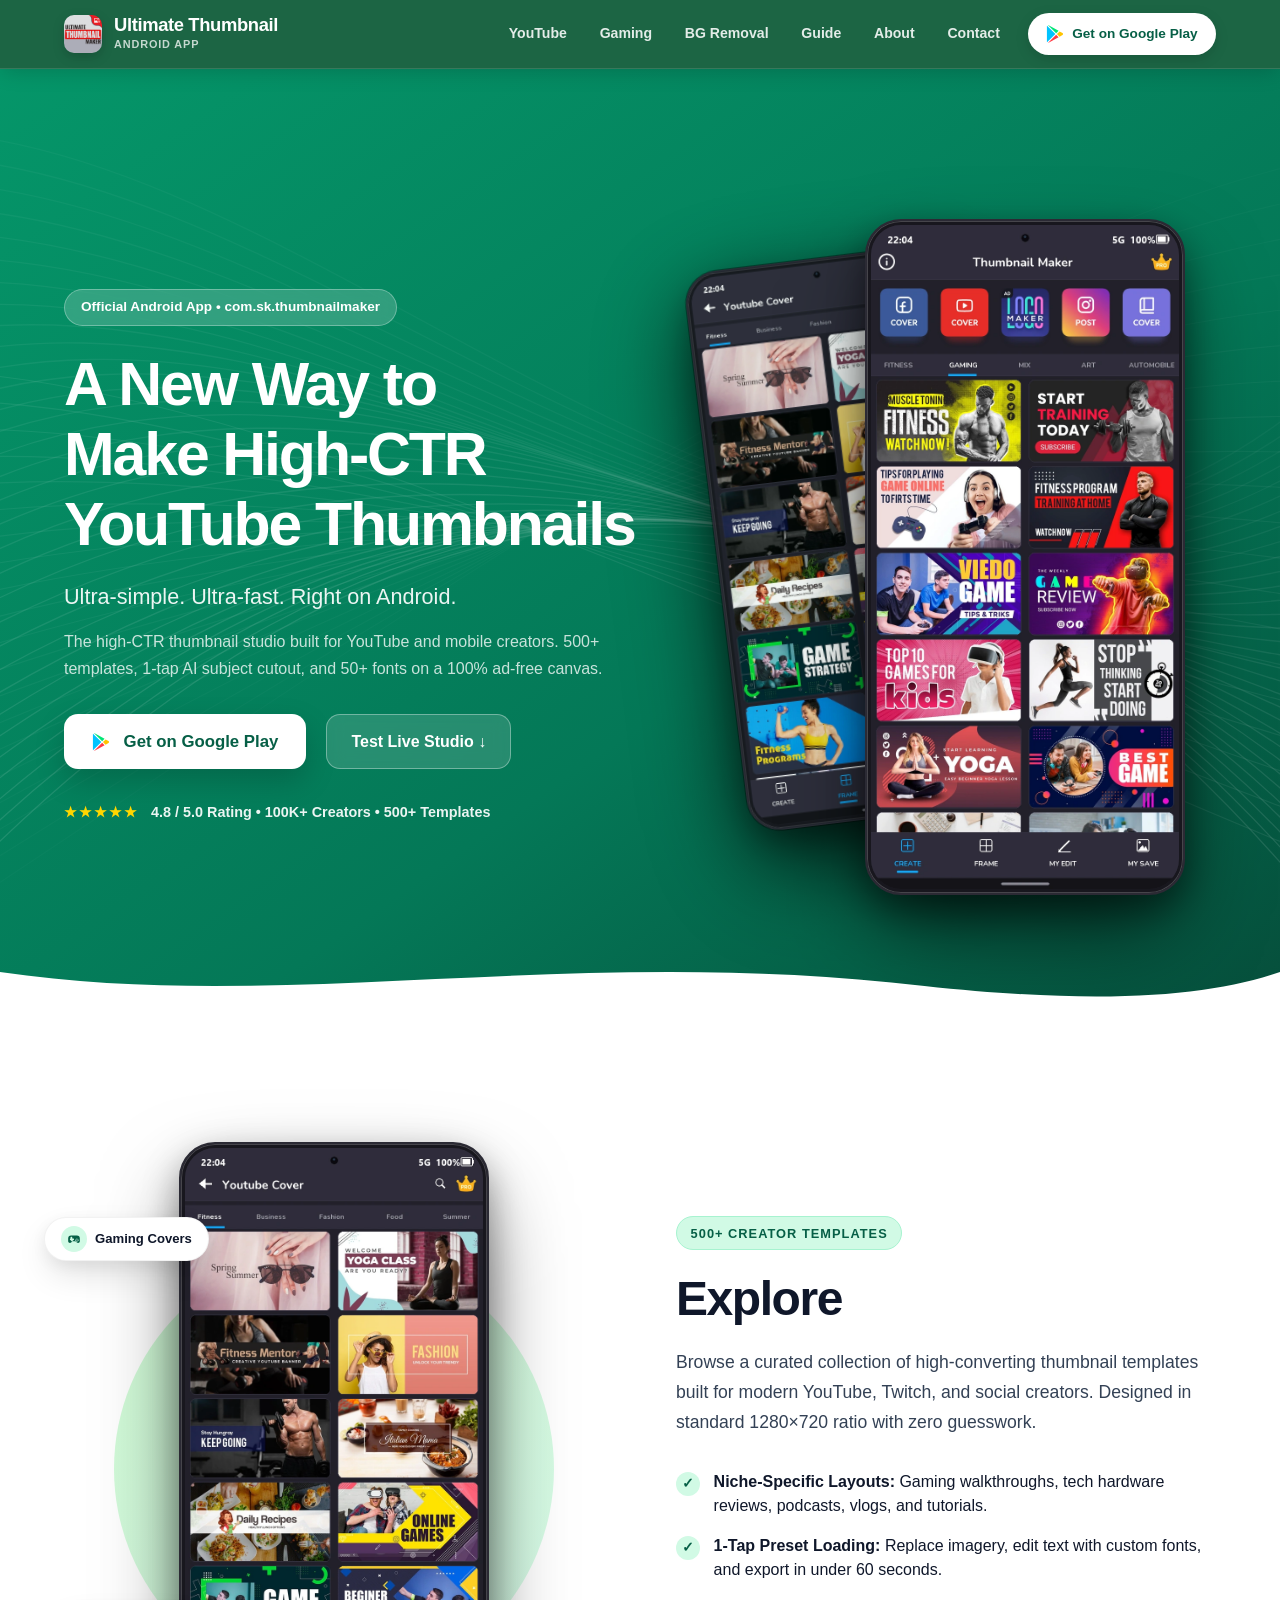
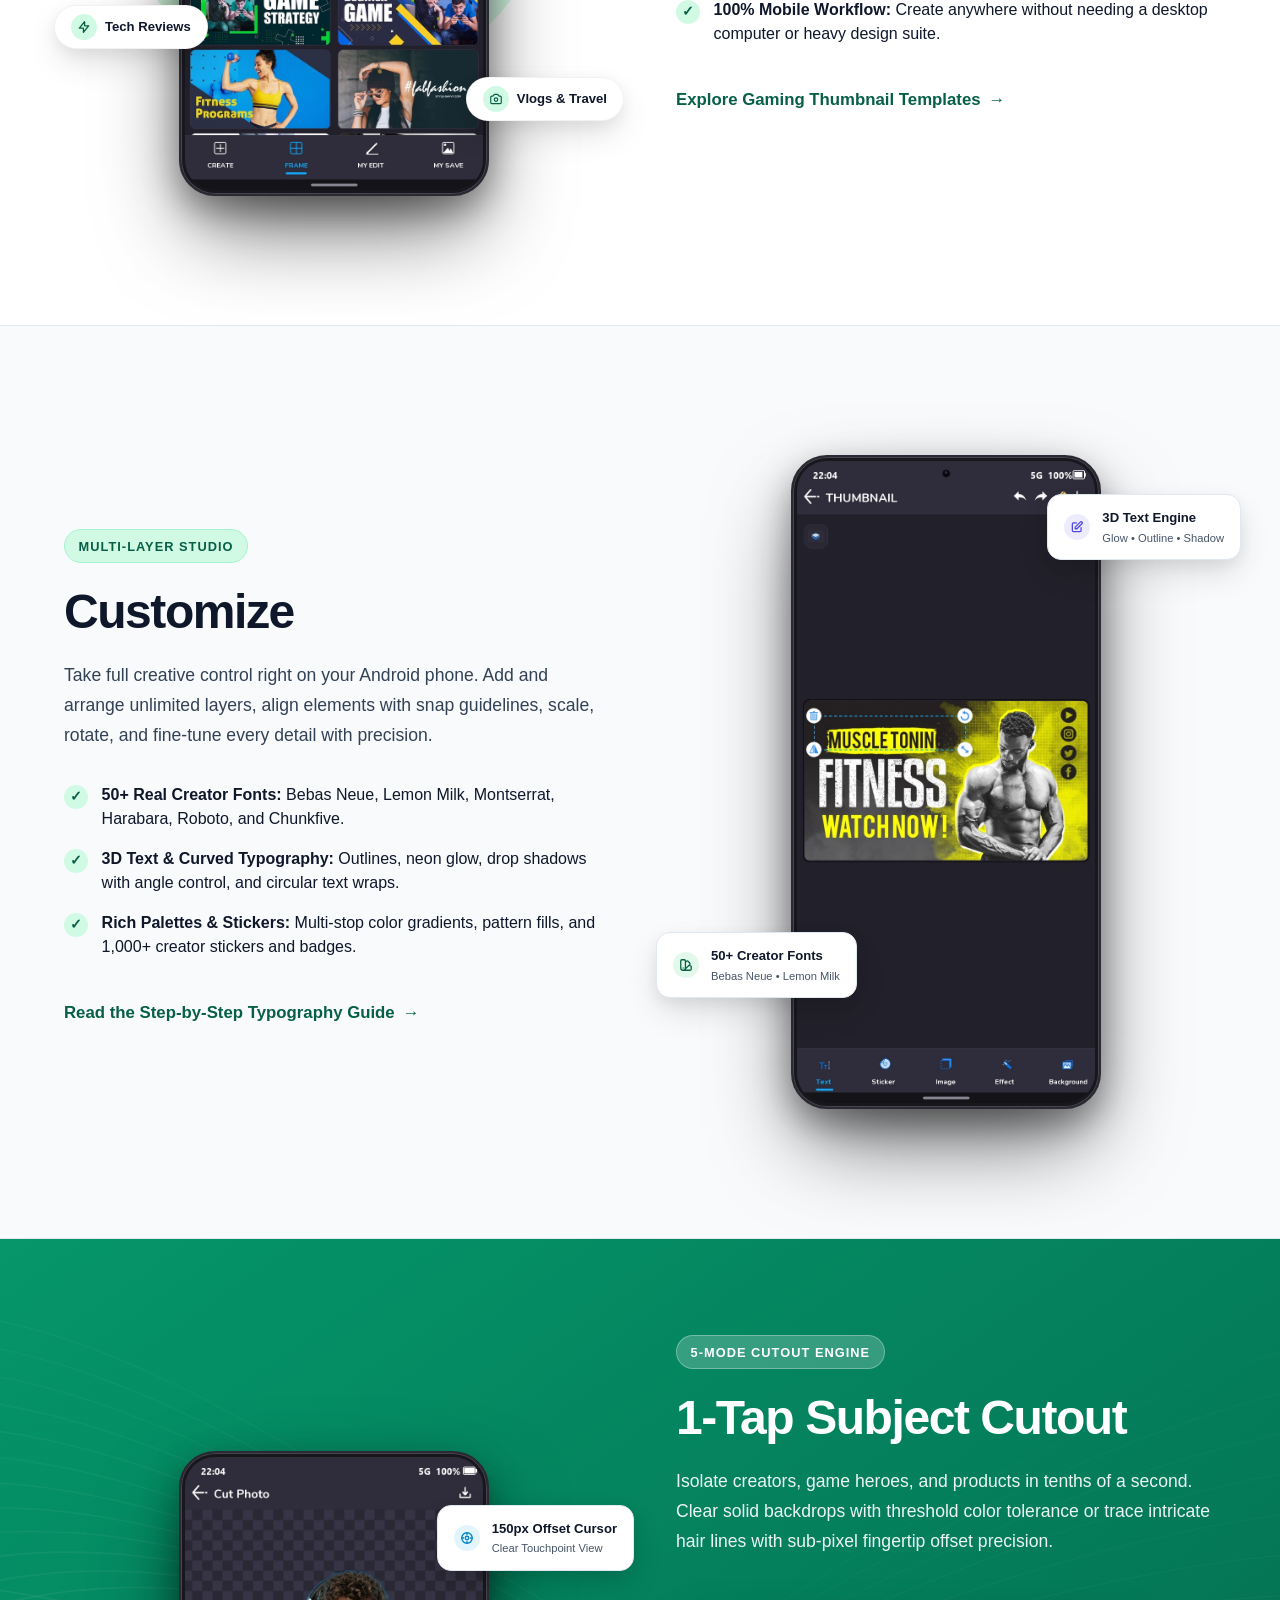
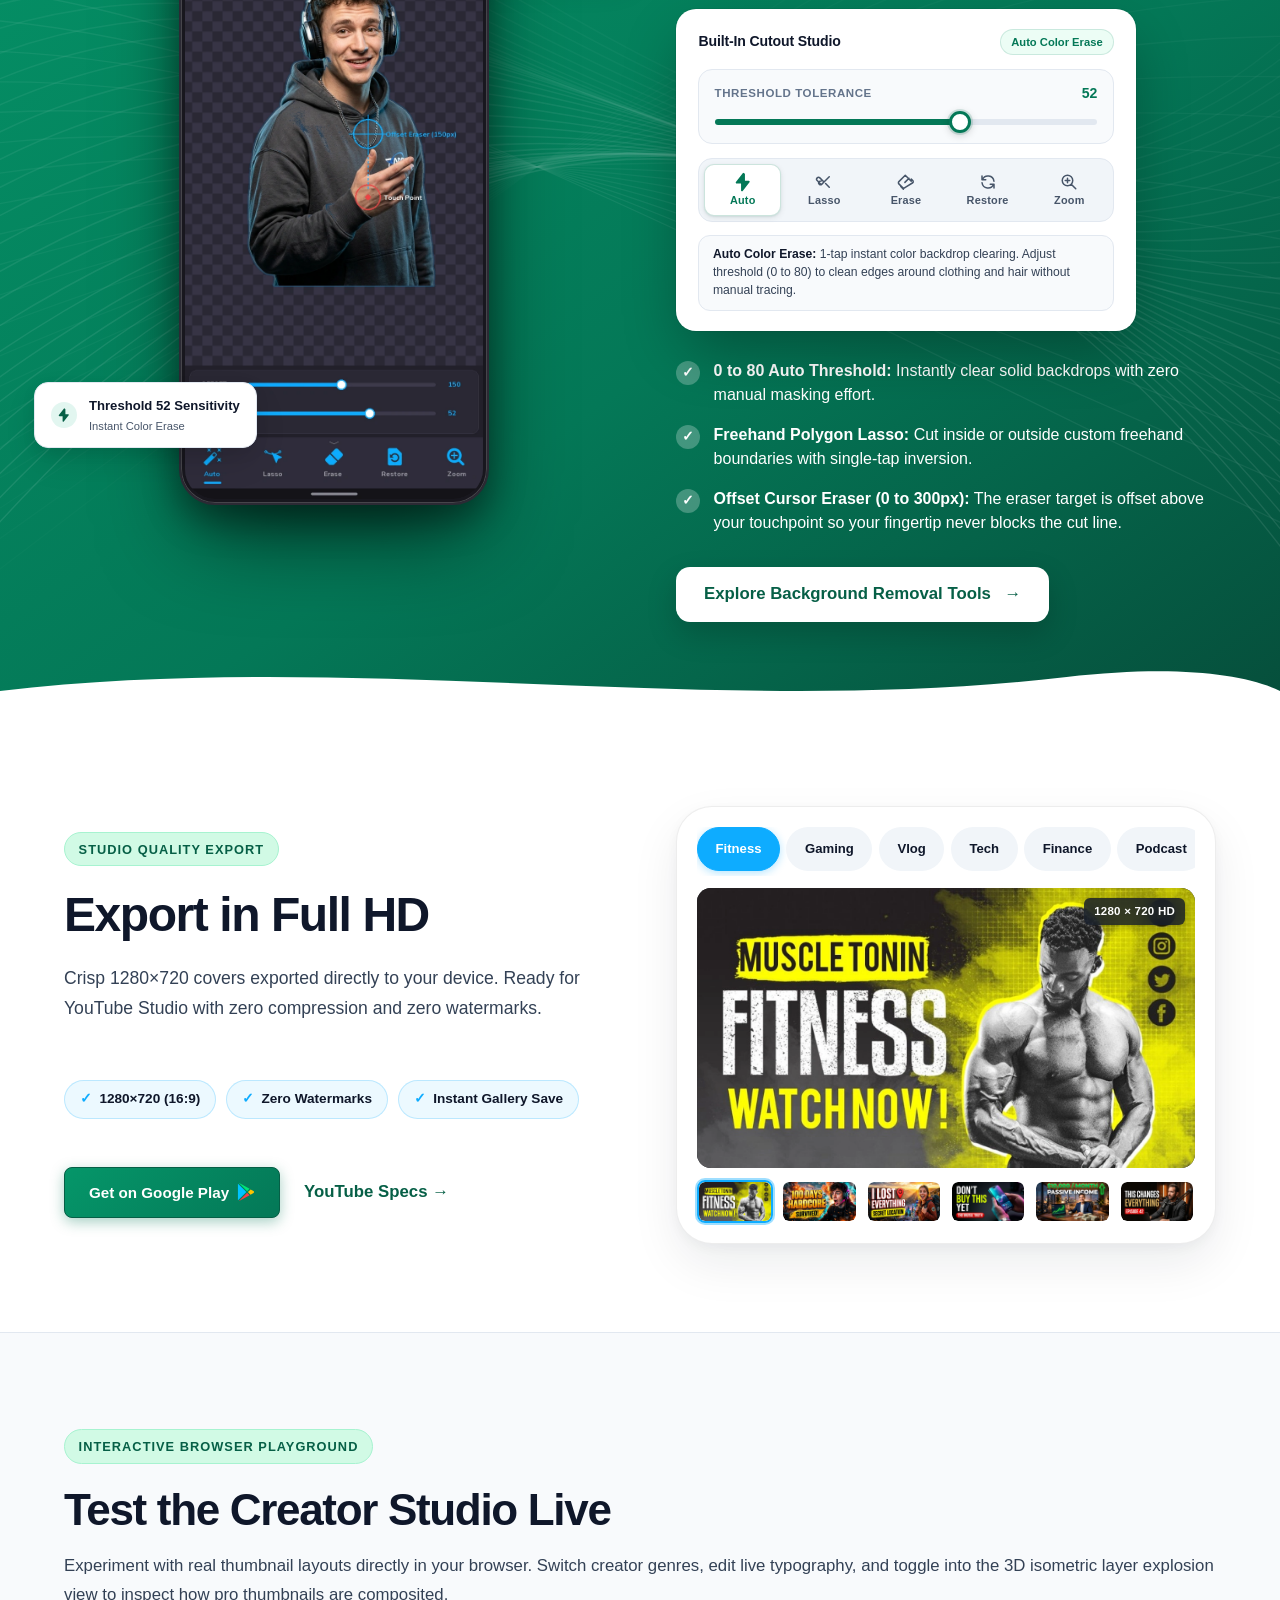
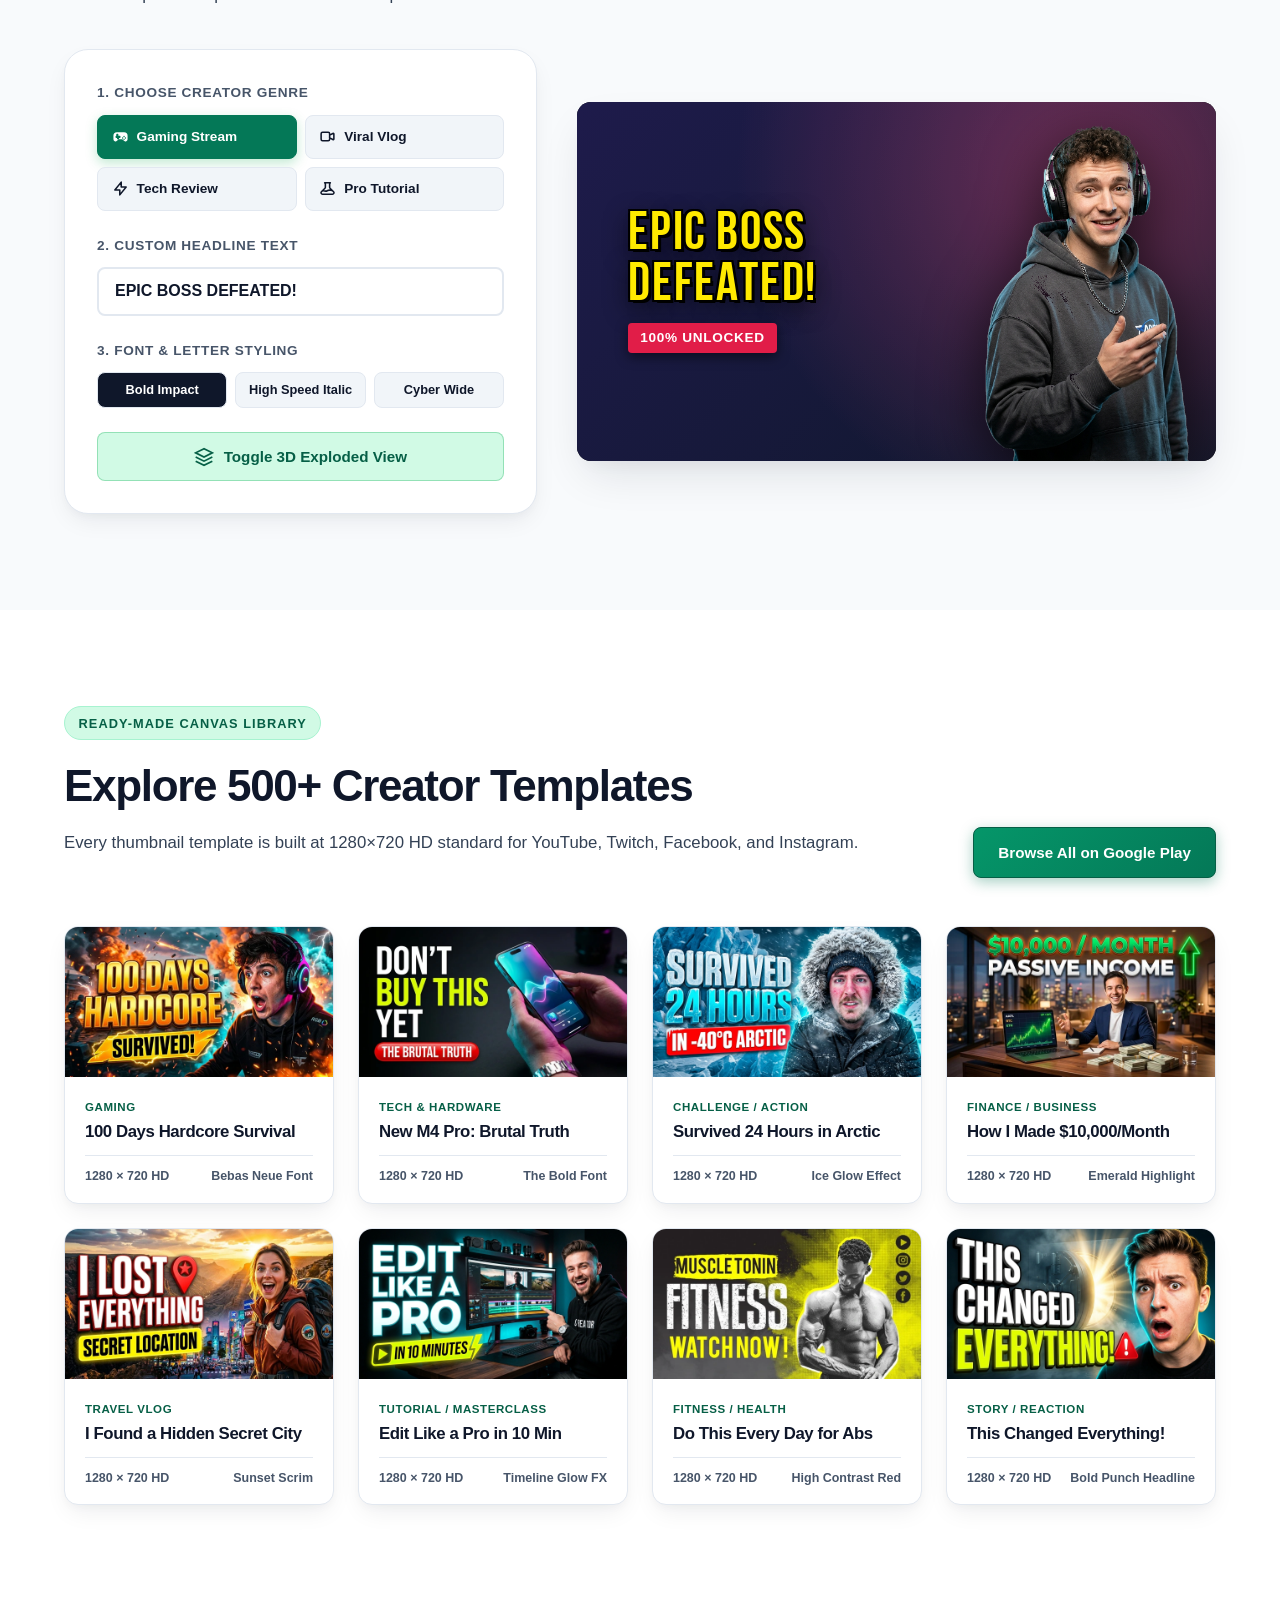
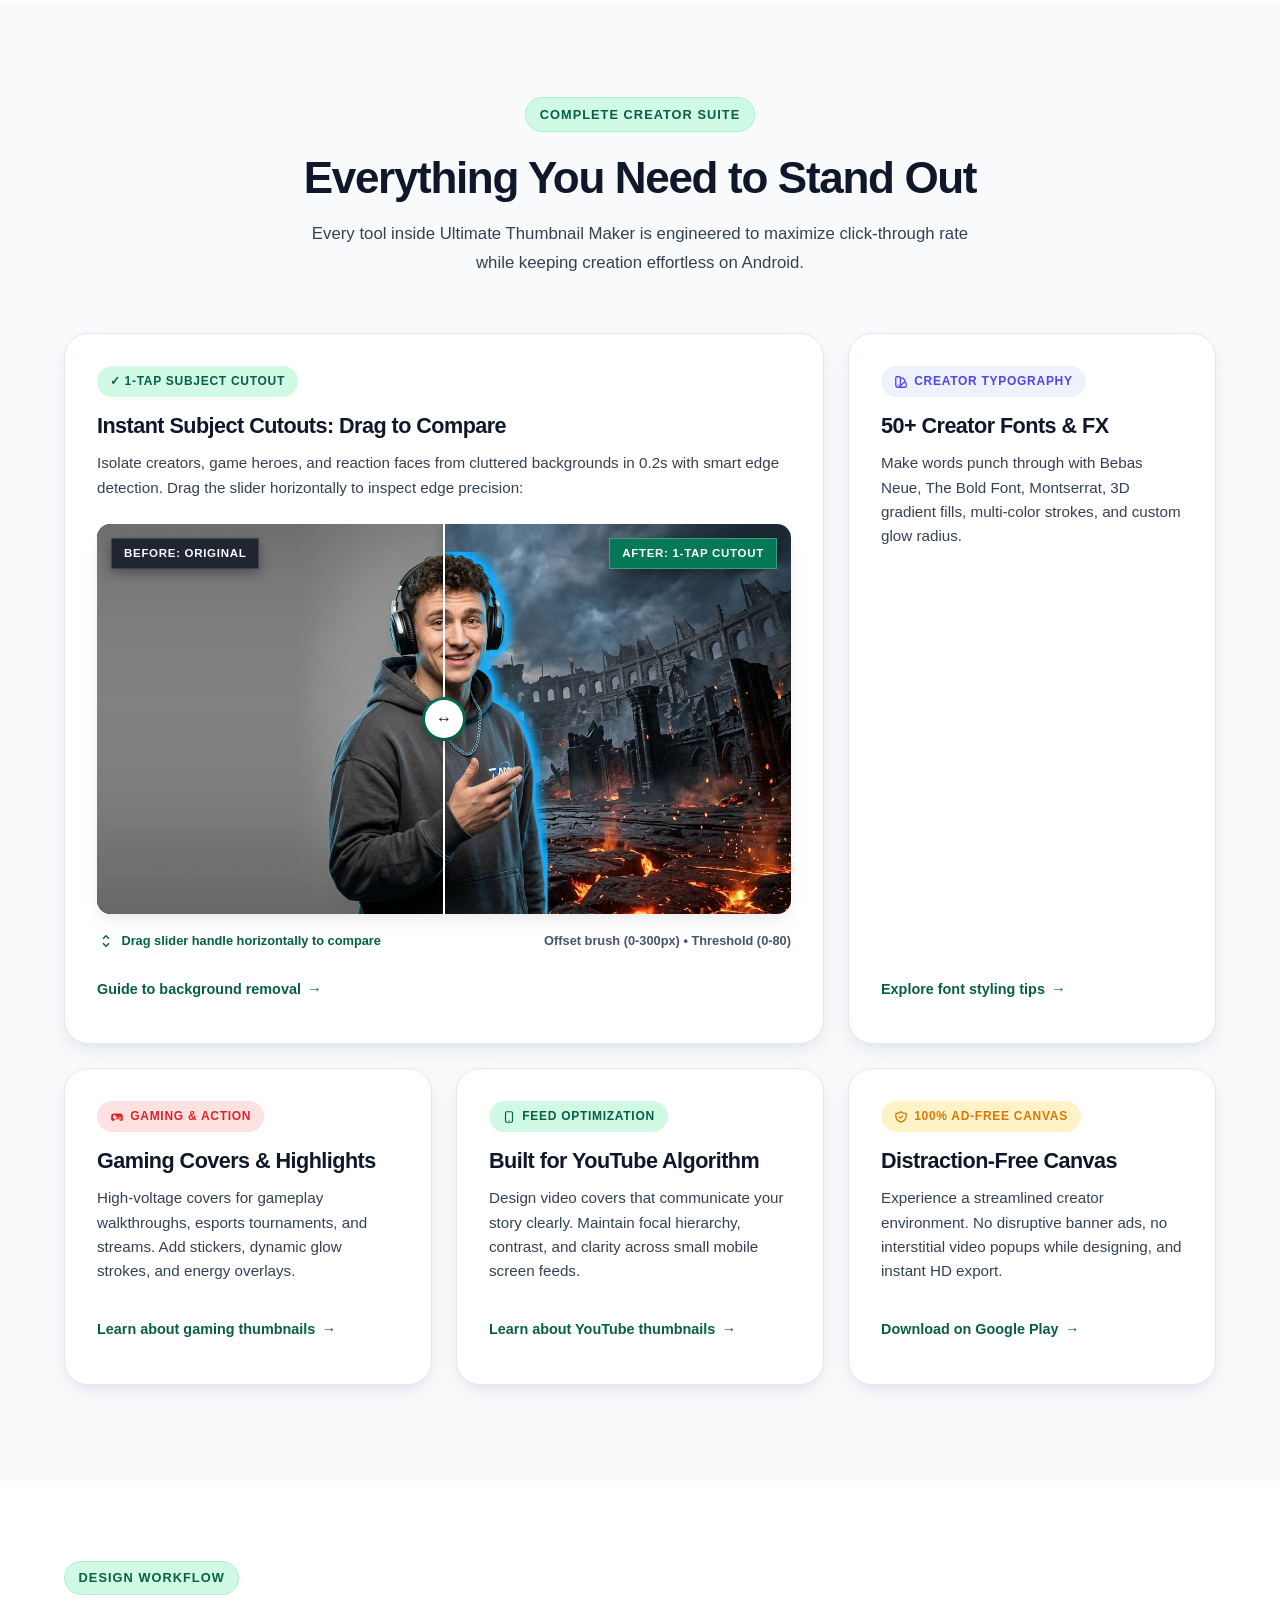
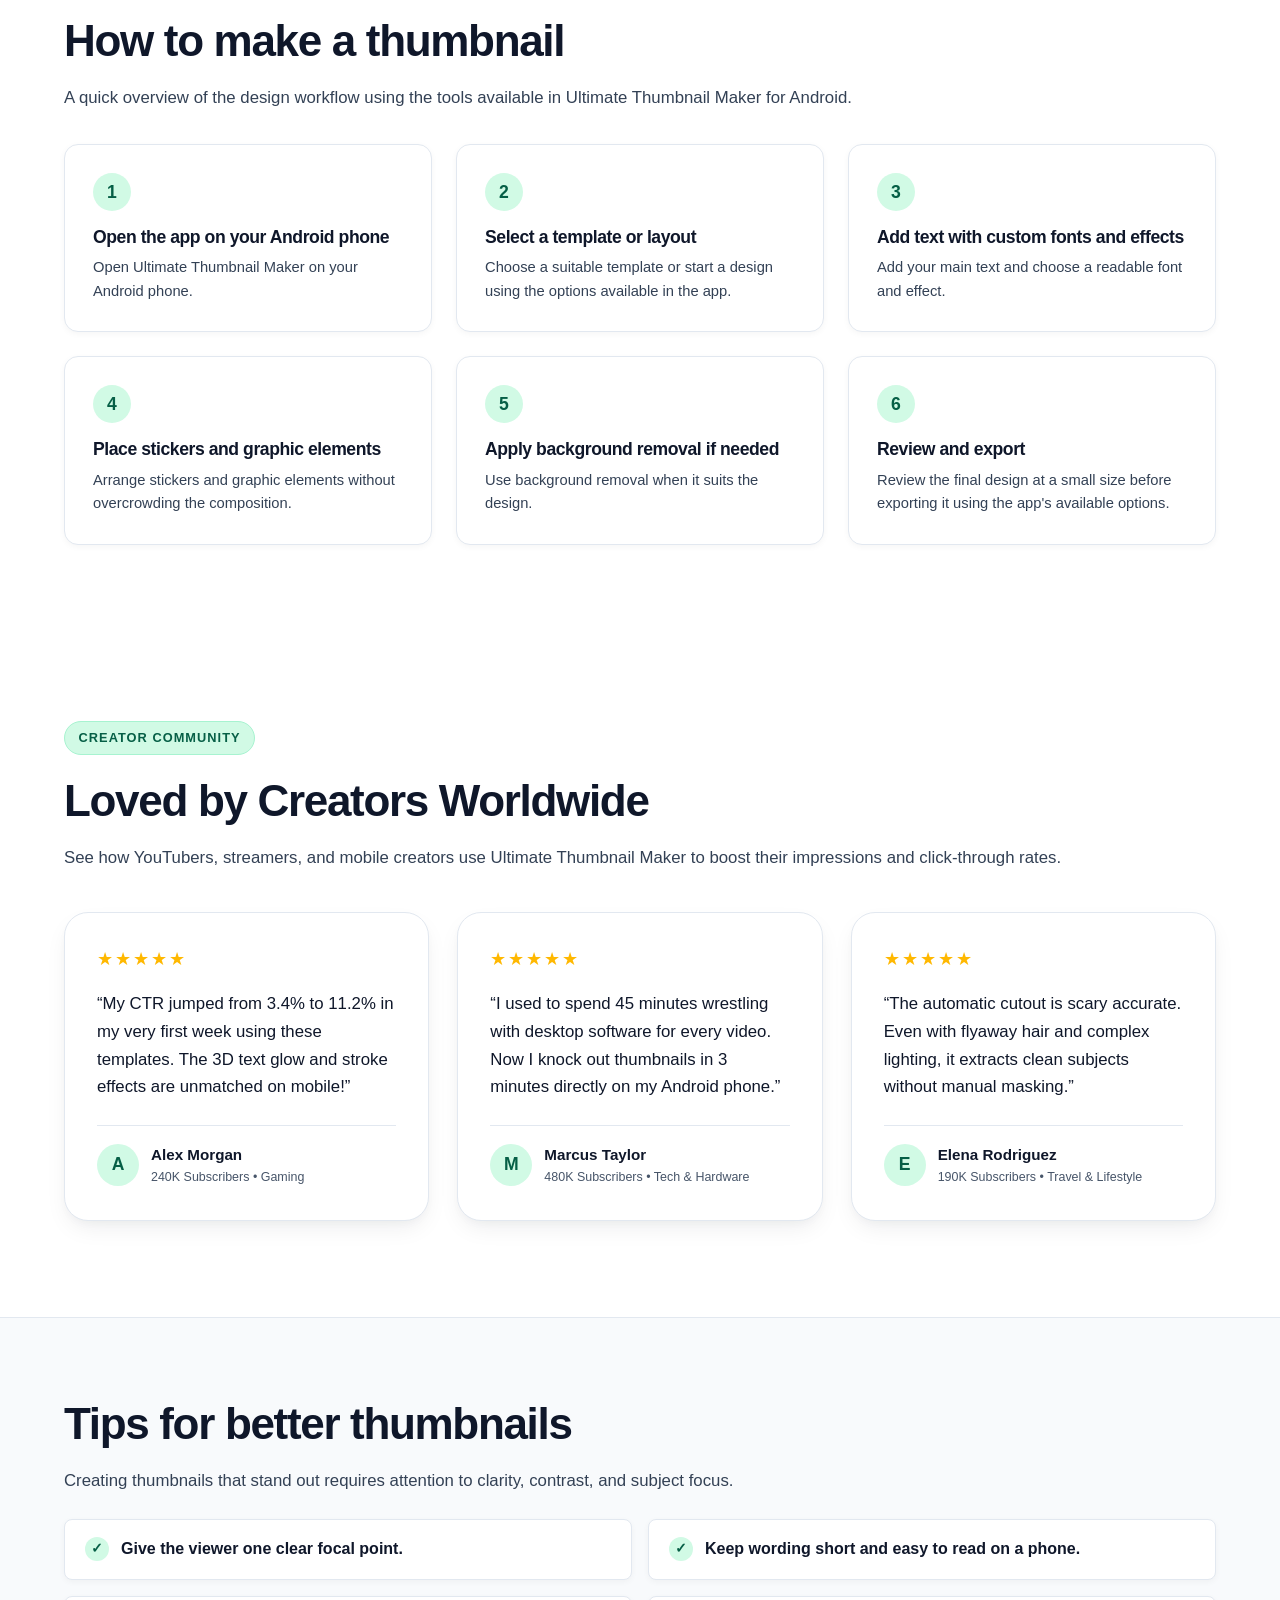
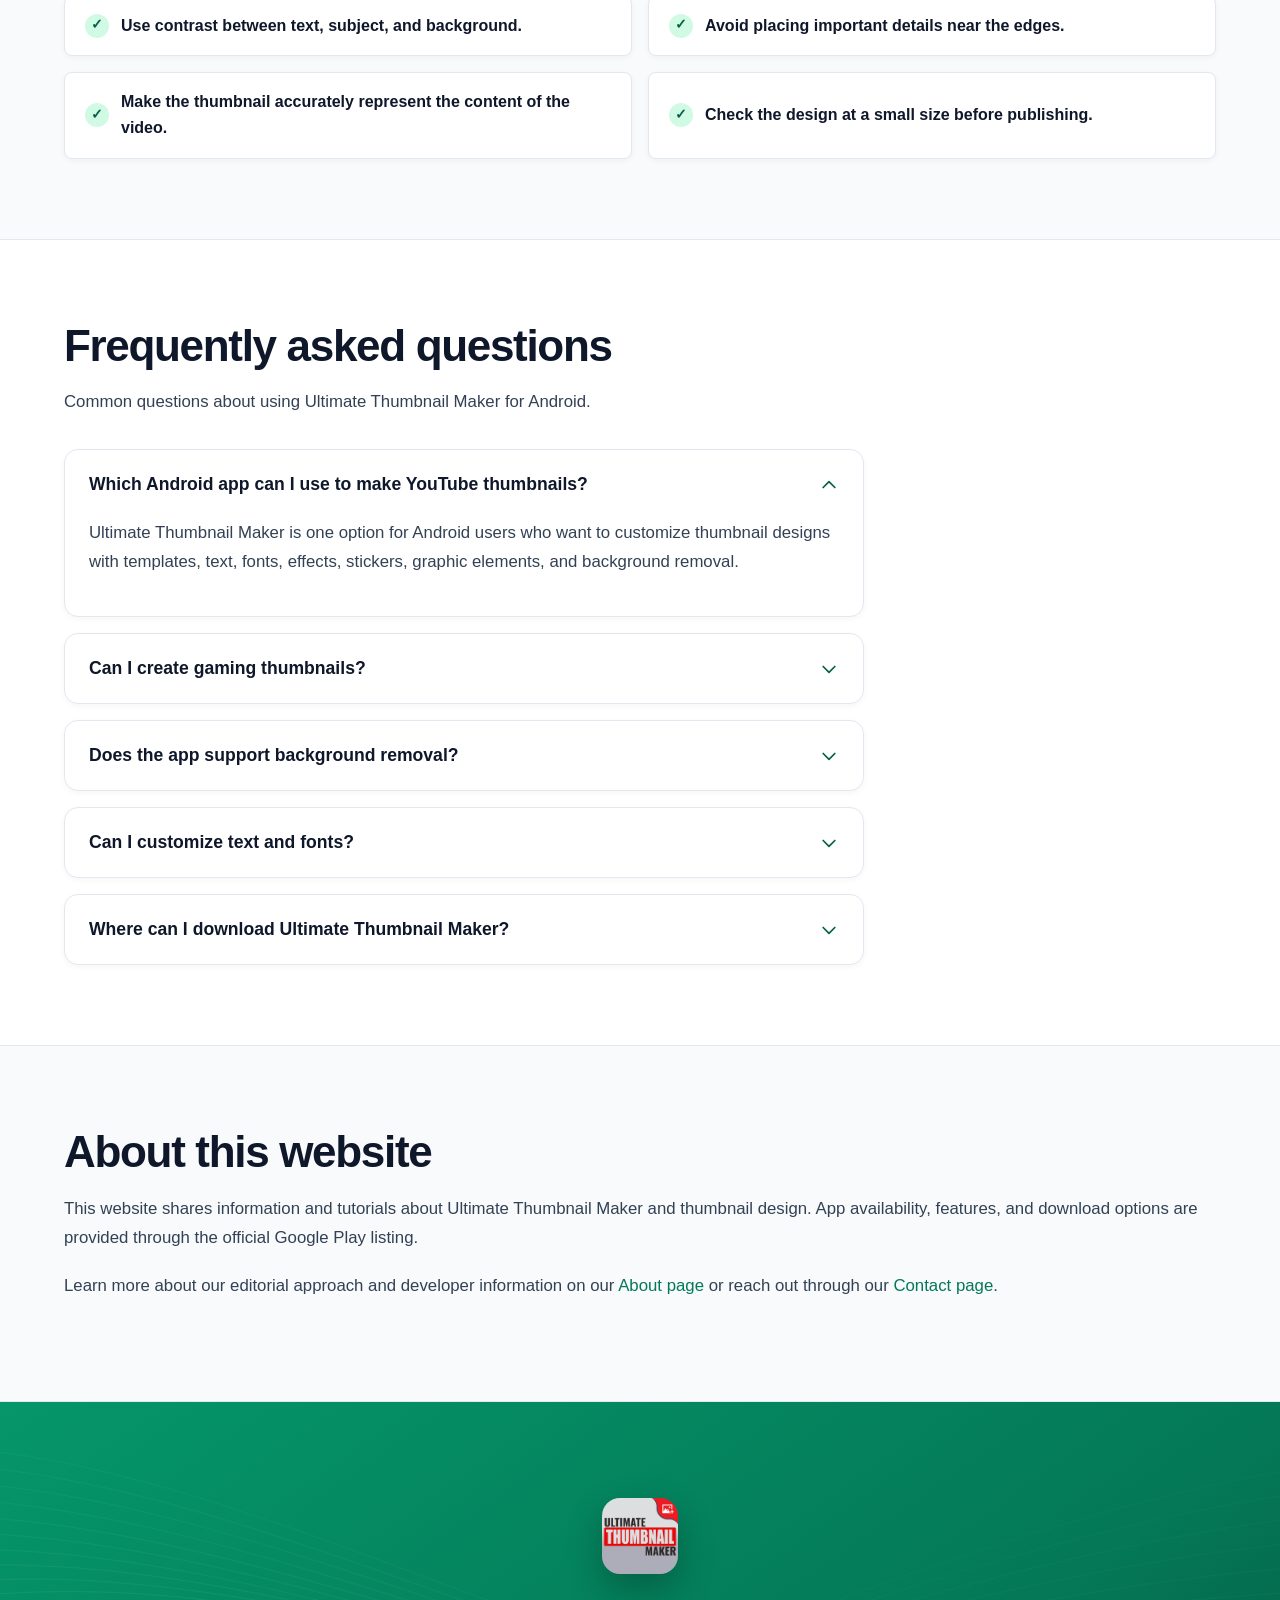
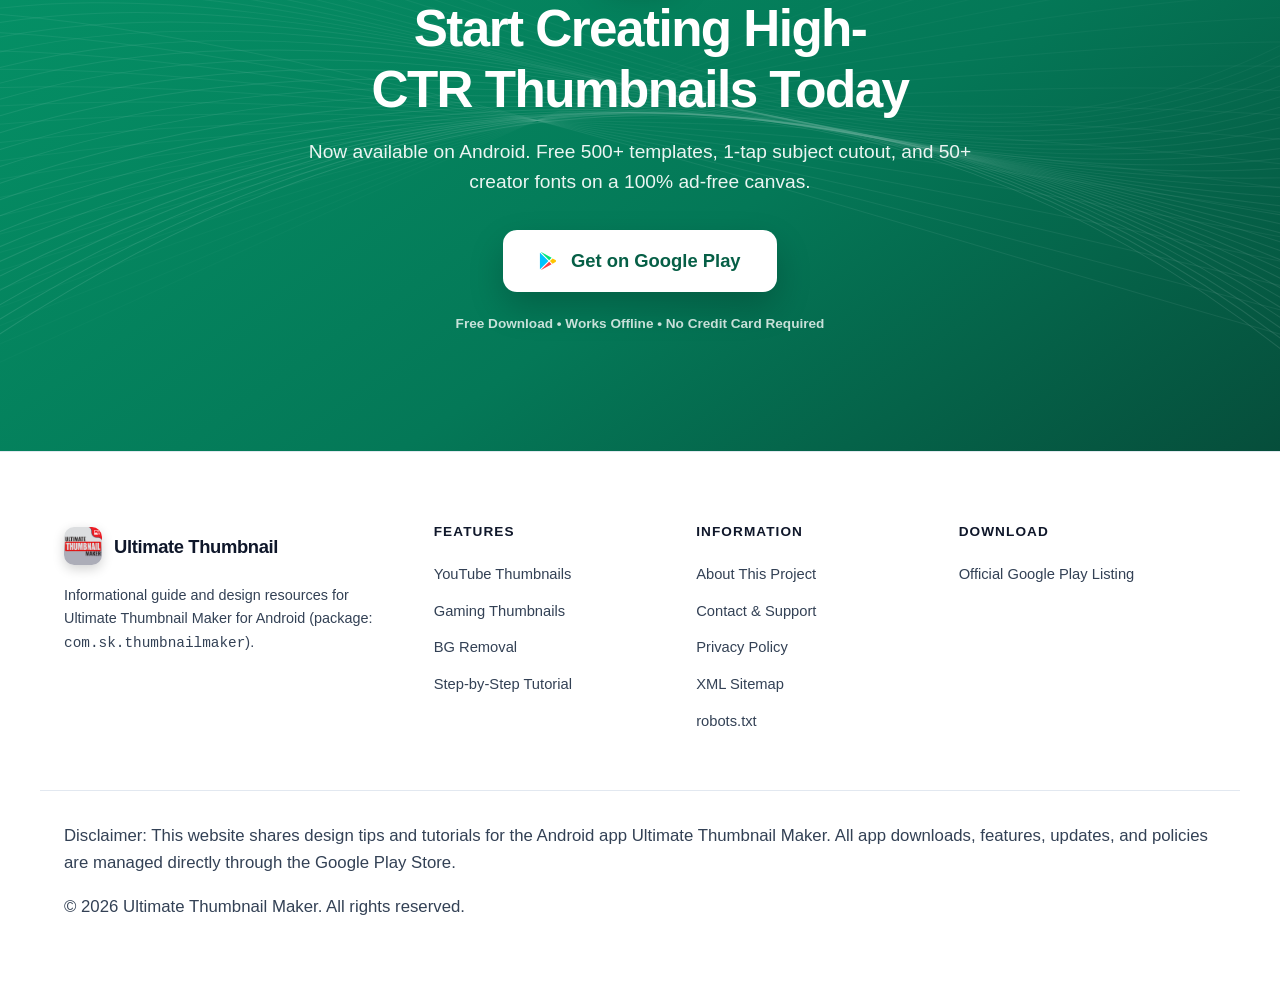
==== commit e406577d: "feat: add app-ads.txt and privacy policy page" ====
--- a/index.html
+++ b/index.html
@@ -3,6 +3,7 @@
 <head>
   <meta charset="UTF-8">
   <meta name="viewport" content="width=device-width, initial-scale=1.0">
+  <meta name="google-site-verification" content="3EJnI-Q9Wp1p7crq-6iWuQg7qdZ21esYnfh2MMsm-tY">
   <meta http-equiv="Cache-Control" content="no-cache, no-store, must-revalidate">
   <meta http-equiv="Pragma" content="no-cache">
   <meta http-equiv="Expires" content="0">
@@ -57,13 +58,13 @@
         </span>
       </a>
 
-      <button type="button" class="mobile-toggle" aria-expanded="false" aria-label="Open navigation menu">
+      <button type="button" class="mobile-toggle" aria-expanded="false" aria-controls="nav-menu" aria-label="Open navigation menu">
         <svg width="24" height="24" fill="none" viewBox="0 0 24 24" stroke="currentColor" aria-hidden="true">
           <path stroke-linecap="round" stroke-linejoin="round" stroke-width="2" d="M4 6h16M4 12h16M4 18h16" />
         </svg>
       </button>
 
-      <nav class="nav-menu" aria-label="Main Navigation">
+      <nav class="nav-menu" id="nav-menu" aria-label="Main Navigation">
         <a href="/youtube-thumbnail-maker/" class="nav-link">YouTube</a>
         <a href="/gaming-thumbnail-maker/" class="nav-link">Gaming</a>
         <a href="/thumbnail-maker-with-background-removal/" class="nav-link">BG Removal</a>
@@ -1172,6 +1173,7 @@
         <ul class="footer-links">
           <li><a href="/about/">About This Project</a></li>
           <li><a href="/contact/">Contact &amp; Support</a></li>
+          <li><a href="/privacy-policy/">Privacy Policy</a></li>
           <li><a href="/sitemap.xml">XML Sitemap</a></li>
           <li><a href="/robots.txt">robots.txt</a></li>
         </ul>
--- a/assets/css/styles.css
+++ b/assets/css/styles.css
@@ -1310,6 +1310,8 @@
   padding-bottom: 0.35rem;
   scrollbar-width: none;
   -ms-overflow-style: none;
+  -webkit-overflow-scrolling: touch;
+  scroll-behavior: smooth;
 }
 .ark-gallery-tabs::-webkit-scrollbar {
   display: none;
@@ -1318,6 +1320,7 @@
 .ark-tab-btn {
   appearance: none;
   -webkit-appearance: none;
+  flex-shrink: 0;
   background: var(--bg-tertiary);
   border: 1px solid transparent;
   color: var(--text-dark);
@@ -1661,6 +1664,30 @@
   text-shadow: 3px 3px 0 #000, -2px -2px 0 #000, 2px -2px 0 #000, -2px 2px 0 #000, 0 8px 25px rgba(0, 0, 0, 0.85);
   letter-spacing: 0.03em;
   line-height: 0.95;
+  transition: transform 0.2s ease, color 0.2s ease;
+}
+
+.studio-headline.style-impact {
+  font-family: 'Bebas Neue', sans-serif;
+  font-style: normal;
+  letter-spacing: 0.03em;
+  transform: none;
+}
+
+.studio-headline.style-italic {
+  font-family: var(--font-heading);
+  font-style: italic;
+  font-weight: 900;
+  letter-spacing: -0.02em;
+  transform: skewX(-8deg);
+}
+
+.studio-headline.style-cyber {
+  font-family: 'Courier New', Courier, monospace;
+  font-style: normal;
+  font-weight: 900;
+  letter-spacing: 0.12em;
+  text-transform: uppercase;
 }
 
 .studio-badge-tag {
@@ -3282,6 +3309,7 @@
 }
 
 @media (max-width: 991px) {
+  .ark-tool-badge,
   .ark-tool-badge--cutout-offset,
   .ark-tool-badge--cutout-thresh {
     display: none !important;
@@ -3347,7 +3375,7 @@
     left: 0;
     right: 0;
     width: 100%;
-    background: rgba(255, 255, 255, 0.98);
+    background: #FFFFFF;
     backdrop-filter: blur(20px);
     -webkit-backdrop-filter: blur(20px);
     padding: 1.25rem 1.5rem;
